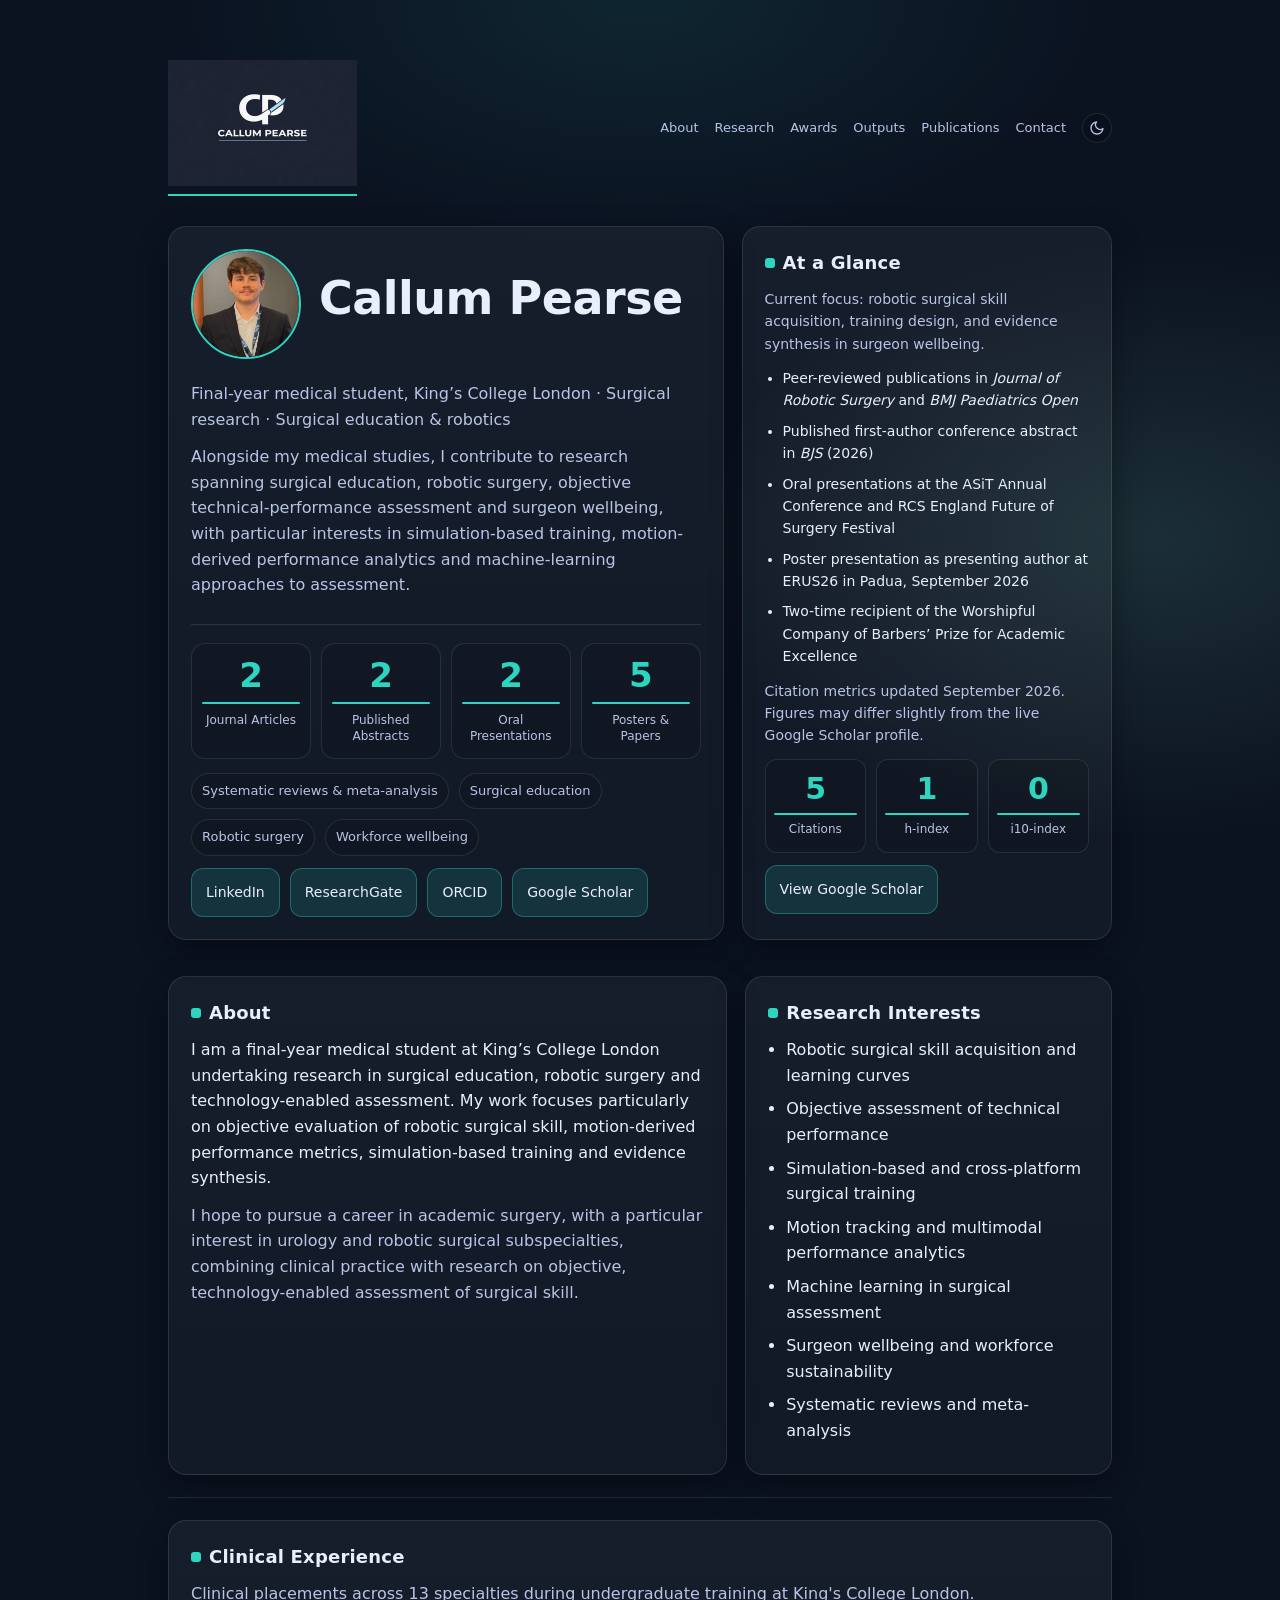
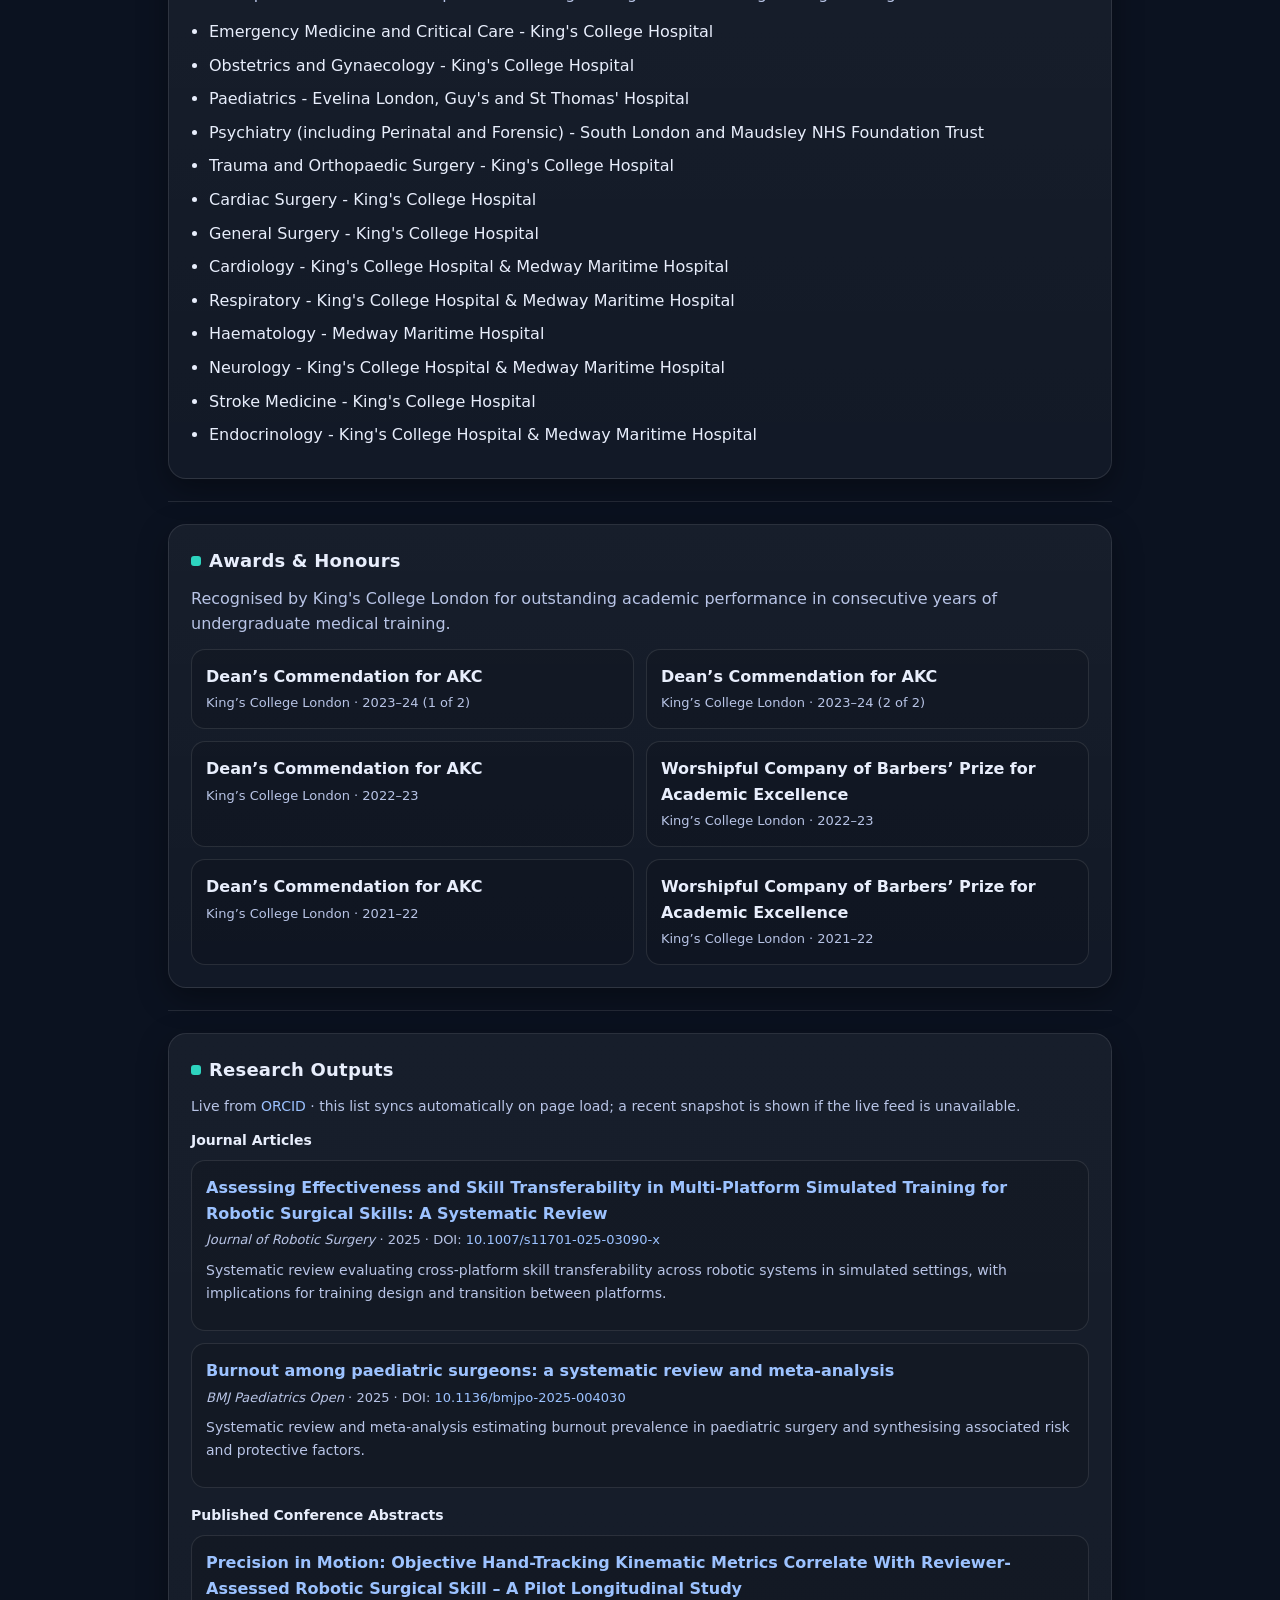
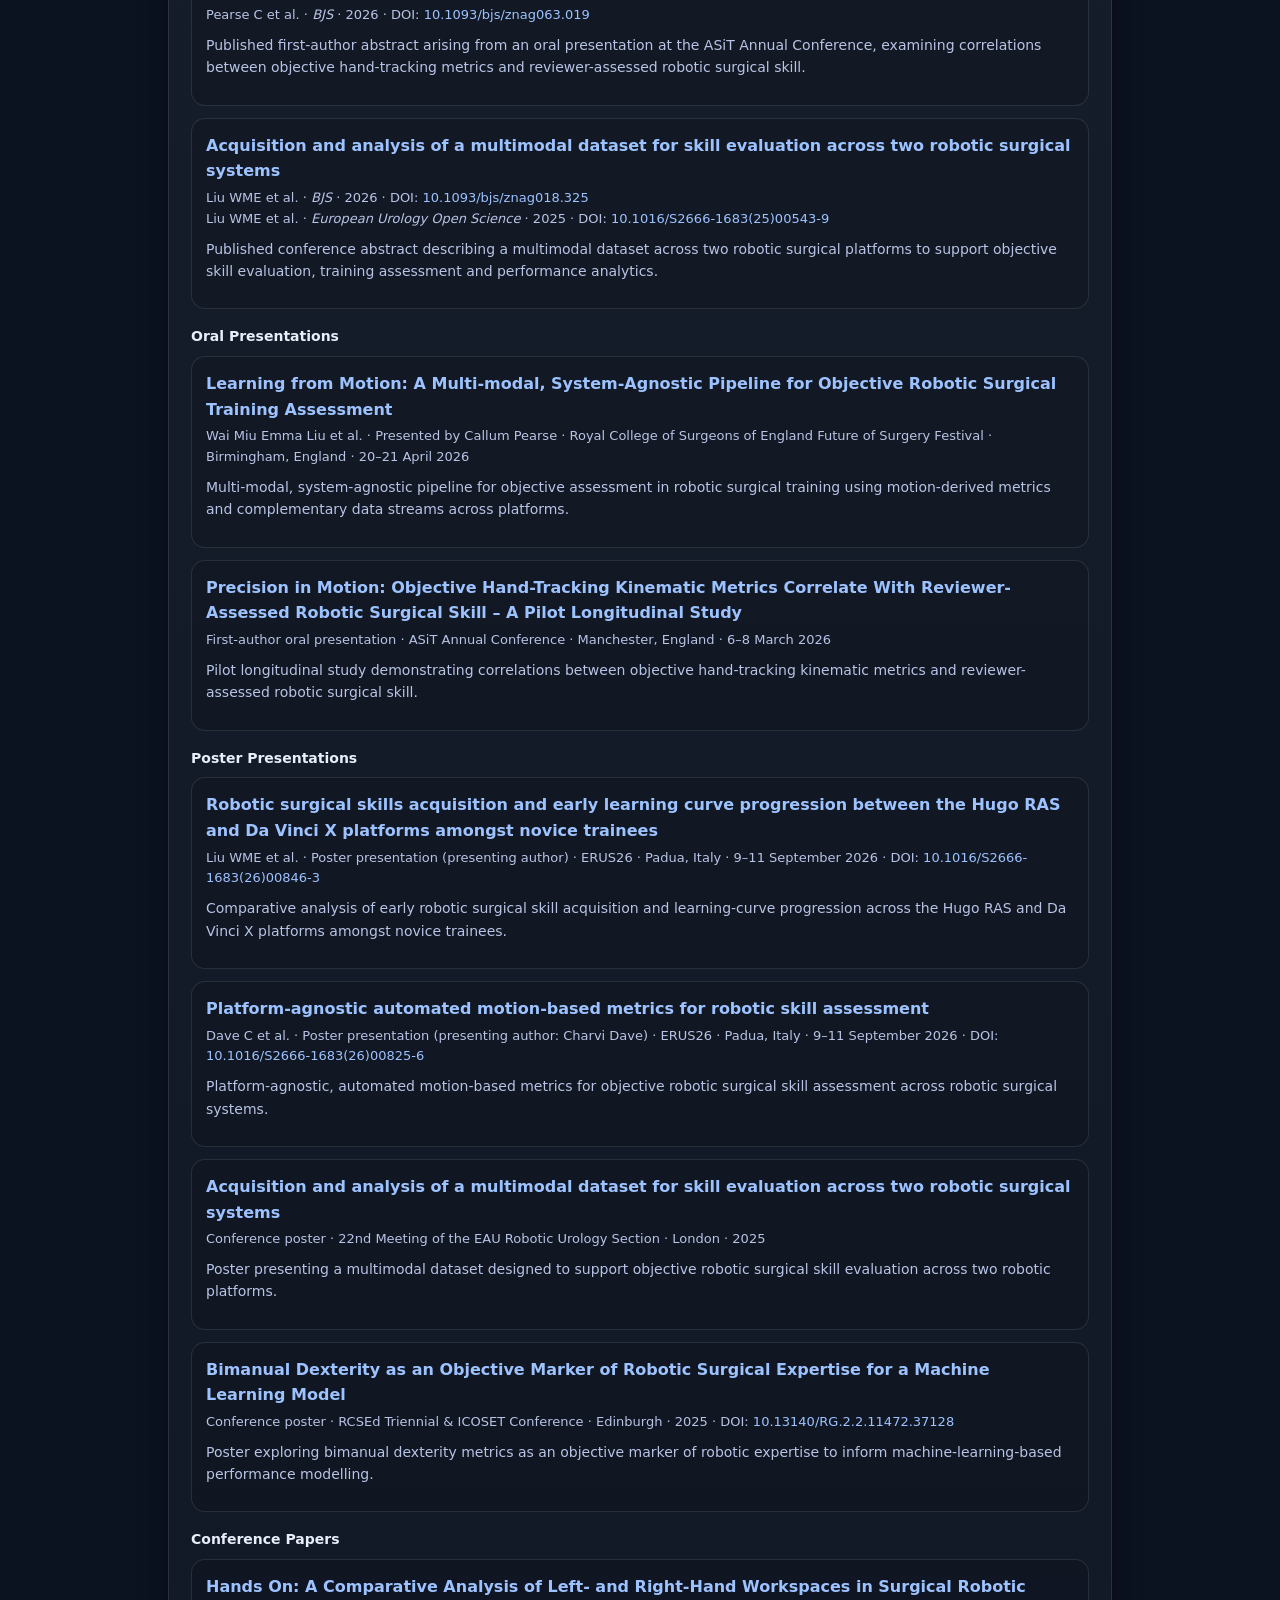
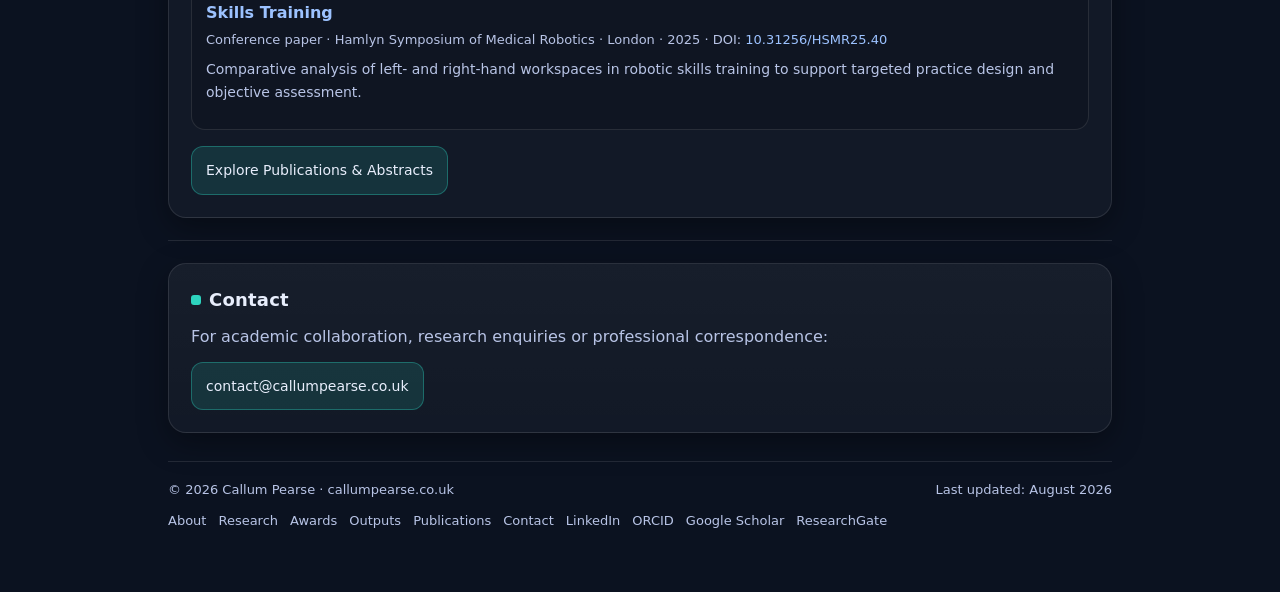
==== index.html @ 85adf1a6 "Strip glassmorphism, cursor glow, scroll-reveal, and bg pattern effects The site was reading as temp" ====
<!DOCTYPE html>
<html lang="en">
<head>
  <meta charset="UTF-8" />
  <meta name="viewport" content="width=device-width, initial-scale=1.0" />

  <title>Callum Pearse | Final-Year Medical Student | King’s College London | Robotic Surgery Research</title>

  <!-- Edit this whenever page content is updated -->
  <script>
    const lastUpdated = "August 2026";
  </script>

  <!-- Shared theme: applies a saved theme choice before first paint, wires up the toggle -->
  <script src="/assets/theme.js"></script>
  <link rel="stylesheet" href="/assets/theme.css">

  <meta
    name="description"
    content="Callum Pearse is a final-year medical student at King’s College London undertaking research in robotic surgery, surgical education, simulation-based training, objective performance assessment, and surgeon wellbeing."
  />

  <meta name="author" content="Callum Pearse">
  <meta name="theme-color" content="#0b1220">
  <meta name="color-scheme" content="light dark">

  <!-- Canonical -->
  <link rel="canonical" href="https://callumpearse.co.uk/" />

  <!-- Open Graph -->
  <meta property="og:type" content="profile">
  <meta property="og:title" content="Callum Pearse | Final-Year Medical Student &amp; Robotic Surgery Research">
  <meta property="og:description" content="Research in robotic surgery, surgical education, simulation-based training, objective performance assessment, and surgeon wellbeing.">
  <meta property="og:url" content="https://callumpearse.co.uk/">
  <meta property="og:image" content="https://callumpearse.co.uk/assets/og-card.png">
  <meta property="og:image:width" content="1200">
  <meta property="og:image:height" content="630">
  <meta property="og:image:alt" content="Callum Pearse, final-year medical student and surgical researcher">
  <meta property="og:site_name" content="Callum Pearse">
  <meta property="og:locale" content="en_GB">
  <meta property="profile:first_name" content="Callum">
  <meta property="profile:last_name" content="Pearse">

  <!-- Twitter / X -->
  <meta name="twitter:card" content="summary_large_image">
  <meta name="twitter:title" content="Callum Pearse | Final-Year Medical Student &amp; Robotic Surgery Research">
  <meta name="twitter:description" content="Research in robotic surgery, surgical education, simulation-based training, objective performance assessment, and surgeon wellbeing.">
  <meta name="twitter:image" content="https://callumpearse.co.uk/assets/og-card.png">
  <meta name="twitter:image:alt" content="Callum Pearse, final-year medical student and surgical researcher">

  <!-- Icons -->
  <link rel="icon" href="/assets/favicon.ico" sizes="any">
  <link rel="icon" type="image/png" sizes="32x32" href="/assets/favicon-32.png">
  <link rel="icon" type="image/png" sizes="16x16" href="/assets/favicon-16.png">
  <link rel="apple-touch-icon" href="/assets/favicon-32.png">
  <link rel="mask-icon" href="/assets/safari-pinned-tab.svg" color="#0b1220">

  <style>
    :root{
      --radius:18px;
      --max:980px;
    }

    *{box-sizing:border-box}

    html{
      scroll-behavior:smooth;
    }

    a:focus-visible,
    summary:focus-visible{
      outline:2px solid var(--link);
      outline-offset:4px;
      border-radius:4px;
    }

    .wrap{
      max-width:var(--max);
      margin:0 auto;
      padding:32px 18px 60px;
    }

    header{
      padding:28px 0 18px;
    }

    .nav{
      display:flex;
      justify-content:space-between;
      align-items:center;
      gap:20px;
      margin-bottom:30px;
    }

    .nav-left img{
      height:126px;
      width:auto;
      max-width:960px;
      object-fit:contain;
      display:block;
    }

    .nav-right{
      display:flex;
      align-items:center;
      gap:16px;
      flex-wrap:wrap;
      font-size:13px;
    }

    .nav a{
      color:var(--muted);
    }

    .nav a:hover{
      color:var(--text);
      text-decoration:none;
    }

    @media (max-width:1000px){
      .nav-left img{
        height:108px;
        max-width:820px;
      }
    }

    @media (max-width:650px){
      .nav{
        flex-direction:column;
        align-items:flex-start;
        gap:14px;
      }

      .nav-left img{
        height:96px;
        max-width:100%;
      }

      .nav-right{
        gap:12px;
      }
    }

    .hero{
      display:grid;
      grid-template-columns:1.2fr .8fr;
      gap:18px;
      align-items:stretch;
    }

    @media (max-width:860px){
      .hero{
        grid-template-columns:1fr;
      }
    }

    /* Award entries flow 2-up left-to-right instead of stacking, since the
       card is full-width (own row via grid-column:1/-1) with plenty of
       room. Scoped to #awards specifically — .list is shared site-wide
       (Outputs items, publications.html) and stays a single-column stack
       everywhere else. An odd final entry just occupies the first column
       of its row on its own, which needs no extra CSS. */
    #awards .list{
      display:grid;
      grid-template-columns:repeat(2, 1fr);
      gap:12px;
    }

    @media (max-width:768px){
      #awards .list{
        grid-template-columns:1fr;
      }
    }

    h1{
      margin:0 0 12px;
      font-size:46px;
      font-weight:800;
      letter-spacing:-0.5px;
      line-height:1.1;
    }

    /* Below ~400px the avatar+name flex row doesn't leave enough space for
       46px text next to a 110px avatar. Shrink both the avatar and the
       headline so they fit without needing to restructure the layout. */
    @media (max-width:400px){
      .profile img{
        width:80px;
        height:80px;
      }

      .profile{
        gap:14px;
      }

      h1{
        font-size:30px;
      }
    }

    h3{
      line-height:1.35;
    }

    p{
      margin:0 0 12px;
    }

    .muted{
      color:var(--muted);
    }

    .small{
      font-size:14px;
    }

    .profile{
      display:flex;
      gap:18px;
      align-items:center;
      margin-bottom:22px;
    }

    .profile img{
      width:110px;
      height:110px;
      border-radius:50%;
      object-fit:cover;
      border:2px solid var(--accent);
      background:var(--avatar-bg);
      flex:0 0 auto;
    }

    .subtitle{
      margin:0 0 12px;
      color:var(--muted);
      font-size:16px;
    }

    .stats{
      display:grid;
      grid-template-columns:repeat(4,1fr);
      gap:10px;
      margin-top:26px;
      padding-top:18px;
      border-top:1px solid var(--border);
    }

    .stat{
      min-width:0;
      padding:13px 10px;
      border:1px solid var(--border);
      border-radius:14px;
      background:var(--inset-bg);
      text-align:center;
    }

    .stat-number{
      display:block;
      color:var(--accent);
      font-size:34px;
      font-weight:800;
      line-height:1.1;
      letter-spacing:-0.5px;
    }

    .stat-label{
      display:block;
      margin-top:8px;
      color:var(--muted);
      font-size:12px;
      line-height:1.35;
    }

    .count-bar{
      display:block;
      width:100%;
      height:2px;
      margin-top:8px;
      border-radius:2px;
      background:var(--accent);
    }

    @keyframes stat-pulse{
      0%{
        text-shadow:0 0 0 rgba(var(--accent-rgb),0);
      }
      35%{
        text-shadow:0 0 14px rgba(var(--accent-rgb),.85);
      }
      100%{
        text-shadow:0 0 0 rgba(var(--accent-rgb),0);
      }
    }

    @media (prefers-reduced-motion: no-preference){
      .stat-number.count-pulse,
      .scholar-metric strong.count-pulse{
        animation:stat-pulse 450ms ease-out;
      }
    }

    @media (max-width:650px){
      .stats{
        grid-template-columns:1fr 1fr;
      }
    }

    .badges{
      display:flex;
      flex-wrap:wrap;
      gap:10px;
      margin-top:14px;
    }

    .badge{
      font-size:13px;
      padding:7px 10px;
      border:1px solid var(--border);
      border-radius:999px;
      color:var(--muted);
      background:var(--inset-bg);
    }

    .grid{
      display:grid;
      grid-template-columns:repeat(5,1fr);
      gap:18px;
      margin-top:18px;
    }

    #about{
      grid-column:span 3;
    }

    #research{
      grid-column:span 2;
    }

    @media (max-width:860px){
      .grid{
        grid-template-columns:1fr;
      }

      #about,
      #research{
        grid-column:auto;
      }
    }

    ul{
      margin:10px 0 0;
      padding-left:18px;
    }

    li{
      margin:8px 0;
    }

    .list{
      display:flex;
      flex-direction:column;
      gap:12px;
      margin-top:10px;
    }

    .item strong{
      display:block;
      margin-bottom:4px;
    }

    .meta{
      font-size:13px;
      color:var(--muted);
    }

    .summary{
      margin-top:8px;
      color:var(--muted);
      font-size:14px;
    }

    .scholar-metrics{
      display:grid;
      grid-template-columns:repeat(3,1fr);
      gap:10px;
      margin-top:12px;
    }

    .scholar-metric{
      padding:12px 8px;
      border:1px solid var(--border);
      border-radius:12px;
      background:var(--inset-bg);
      text-align:center;
    }

    .scholar-metric strong{
      display:block;
      color:var(--accent);
      font-size:30px;
      font-weight:800;
      line-height:1.1;
      letter-spacing:-0.5px;
    }

    .scholar-metric span{
      color:var(--muted);
      font-size:12px;
    }

    .btnrow{
      display:flex;
      flex-wrap:wrap;
      gap:10px;
      margin-top:12px;
    }

    footer{
      margin-top:28px;
      padding-top:18px;
      border-top:1px solid var(--border);
      color:var(--muted);
      font-size:13px;
    }

    .footer-meta{
      display:flex;
      justify-content:space-between;
      align-items:center;
      gap:12px;
      flex-wrap:wrap;
    }

    .footerlinks{
      display:flex;
      flex-wrap:wrap;
      gap:12px;
      margin-top:10px;
      font-size:13px;
    }

    .footerlinks a{
      color:var(--muted);
    }

    .footerlinks a:hover{
      color:var(--text);
      text-decoration:none;
    }

    @media (prefers-reduced-motion:reduce){
      html{
        scroll-behavior:auto;
      }
    }
  </style>

  <!-- Structured data: WebSite -->
  <script type="application/ld+json">
  {
    "@context":"https://schema.org",
    "@type":"WebSite",
    "@id":"https://callumpearse.co.uk/#website",
    "url":"https://callumpearse.co.uk/",
    "name":"Callum Pearse",
    "alternateName":"Callum Pearse Academic Website",
    "publisher":{
      "@id":"https://callumpearse.co.uk/#callum-pearse"
    }
  }
  </script>

  <!-- Structured data: ProfilePage -->
  <script type="application/ld+json">
  {
    "@context":"https://schema.org",
    "@type":"ProfilePage",
    "@id":"https://callumpearse.co.uk/#profile-page",
    "url":"https://callumpearse.co.uk/",
    "name":"Callum Pearse | Final-Year Medical Student and Robotic Surgery Researcher",
    "description":"Academic profile of Callum Pearse, a final-year medical student at King’s College London undertaking research in robotic surgery, surgical education, simulation-based training and objective performance assessment.",
    "dateModified":"2026-08-01",
    "isPartOf":{
      "@id":"https://callumpearse.co.uk/#website"
    },
    "mainEntity":{
      "@id":"https://callumpearse.co.uk/#callum-pearse"
    }
  }
  </script>

  <!-- Structured data: Person -->
  <script type="application/ld+json">
  {
    "@context":"https://schema.org",
    "@type":"Person",
    "@id":"https://callumpearse.co.uk/#callum-pearse",
    "name":"Callum Pearse",
    "givenName":"Callum",
    "familyName":"Pearse",
    "url":"https://callumpearse.co.uk/",
    "image":"https://callumpearse.co.uk/assets/headshot.jpg",
    "email":"mailto:contact@callumpearse.co.uk",
    "jobTitle":"Final-Year Medical Student",
    "affiliation":{
      "@type":"CollegeOrUniversity",
      "name":"King’s College London",
      "url":"https://www.kcl.ac.uk/"
    },
    "award":[
      "Worshipful Company of Barbers’ Prize for Academic Excellence, 2021–22",
      "Worshipful Company of Barbers’ Prize for Academic Excellence, 2022–23"
    ],
    "knowsAbout":[
      "Surgical education",
      "Robotic surgery",
      "Robotic surgical training",
      "Simulation-based training",
      "Technical skill acquisition",
      "Objective performance assessment",
      "Motion-derived performance analytics",
      "Machine learning in surgical assessment",
      "Surgeon wellbeing",
      "Workforce sustainability",
      "Systematic reviews",
      "Meta-analysis"
    ],
    "sameAs":[
      "https://www.linkedin.com/in/callum-pearse-/",
      "https://www.researchgate.net/profile/Callum-Pearse-3",
      "https://orcid.org/0009-0000-7396-7595",
      "https://scholar.google.com/citations?user=3UxZCKIAAAAJ&hl=en"
    ]
  }
  </script>

  <!-- Structured data: Journal of Robotic Surgery article -->
  <script type="application/ld+json">
  {
    "@context":"https://schema.org",
    "@type":"ScholarlyArticle",
    "@id":"https://doi.org/10.1007/s11701-025-03090-x",
    "name":"Assessing Effectiveness and Skill Transferability in Multi-Platform Simulated Training for Robotic Surgical Skills: A Systematic Review",
    "headline":"Assessing Effectiveness and Skill Transferability in Multi-Platform Simulated Training for Robotic Surgical Skills: A Systematic Review",
    "url":"https://doi.org/10.1007/s11701-025-03090-x",
    "identifier":"https://doi.org/10.1007/s11701-025-03090-x",
    "datePublished":"2025",
    "isPartOf":{
      "@type":"Periodical",
      "name":"Journal of Robotic Surgery"
    },
    "author":[
      {
        "@type":"Person",
        "@id":"https://callumpearse.co.uk/#callum-pearse",
        "name":"Callum Pearse"
      }
    ]
  }
  </script>

  <!-- Structured data: BMJ Paediatrics Open article -->
  <script type="application/ld+json">
  {
    "@context":"https://schema.org",
    "@type":"ScholarlyArticle",
    "@id":"https://doi.org/10.1136/bmjpo-2025-004030",
    "name":"Burnout among paediatric surgeons: a systematic review and meta-analysis",
    "headline":"Burnout among paediatric surgeons: a systematic review and meta-analysis",
    "url":"https://doi.org/10.1136/bmjpo-2025-004030",
    "identifier":"https://doi.org/10.1136/bmjpo-2025-004030",
    "datePublished":"2025",
    "isPartOf":{
      "@type":"Periodical",
      "name":"BMJ Paediatrics Open"
    },
    "author":[
      {
        "@type":"Person",
        "@id":"https://callumpearse.co.uk/#callum-pearse",
        "name":"Callum Pearse"
      }
    ]
  }
  </script>

  <!-- Structured data: published ASiT abstract -->
  <script type="application/ld+json">
  {
    "@context":"https://schema.org",
    "@type":"ScholarlyArticle",
    "@id":"https://doi.org/10.1093/bjs/znag063.019",
    "name":"Precision in Motion: Objective Hand-Tracking Kinematic Metrics Correlate With Reviewer-Assessed Robotic Surgical Skill – A Pilot Longitudinal Study",
    "headline":"Precision in Motion: Objective Hand-Tracking Kinematic Metrics Correlate With Reviewer-Assessed Robotic Surgical Skill – A Pilot Longitudinal Study",
    "url":"https://doi.org/10.1093/bjs/znag063.019",
    "identifier":"https://doi.org/10.1093/bjs/znag063.019",
    "datePublished":"2026",
    "author":[
      {
        "@type":"Person",
        "@id":"https://callumpearse.co.uk/#callum-pearse",
        "name":"Callum Pearse"
      },
      {"@type":"Person","name":"Charvi Dave"},
      {"@type":"Person","name":"Wai Miu Emma Liu"},
      {"@type":"Person","name":"Iman Khan"},
      {"@type":"Person","name":"R Khanna"},
      {"@type":"Person","name":"Julien Quarez"},
      {"@type":"Person","name":"Yang Li"},
      {"@type":"Person","name":"Ben Challacombe"},
      {"@type":"Person","name":"Prokar Dasgupta"},
      {"@type":"Person","name":"Alejandro Granados"},
      {"@type":"Person","name":"Nicholas Raison"}
    ],
    "isPartOf":{
      "@type":"Periodical",
      "name":"BJS"
    }
  }
  </script>

  <!-- Structured data: multimodal dataset abstract in BJS -->
  <script type="application/ld+json">
  {
    "@context":"https://schema.org",
    "@type":"ScholarlyArticle",
    "@id":"https://doi.org/10.1093/bjs/znag018.325",
    "name":"Acquisition and analysis of a multimodal dataset for skill evaluation across two robotic surgical systems",
    "headline":"Acquisition and analysis of a multimodal dataset for skill evaluation across two robotic surgical systems",
    "url":"https://doi.org/10.1093/bjs/znag018.325",
    "identifier":"https://doi.org/10.1093/bjs/znag018.325",
    "datePublished":"2026",
    "author":[
      {"@type":"Person","name":"Wai Miu Emma Liu"},
      {"@type":"Person","name":"Charvi Dave"},
      {
        "@type":"Person",
        "@id":"https://callumpearse.co.uk/#callum-pearse",
        "name":"Callum Pearse"
      },
      {"@type":"Person","name":"Julien Quarez"},
      {"@type":"Person","name":"Alejandro Granados"},
      {"@type":"Person","name":"Ben Challacombe"},
      {"@type":"Person","name":"Prokar Dasgupta"},
      {"@type":"Person","name":"Nicholas Raison"}
    ],
    "isPartOf":{
      "@type":"Periodical",
      "name":"BJS"
    }
  }
  </script>

  <!-- Structured data: multimodal dataset abstract in European Urology Open Science -->
  <script type="application/ld+json">
  {
    "@context":"https://schema.org",
    "@type":"ScholarlyArticle",
    "@id":"https://doi.org/10.1016/S2666-1683(25)00543-9",
    "name":"Acquisition and analysis of a multimodal dataset for skill evaluation across two robotic surgical systems",
    "headline":"Acquisition and analysis of a multimodal dataset for skill evaluation across two robotic surgical systems",
    "url":"https://doi.org/10.1016/S2666-1683(25)00543-9",
    "identifier":"https://doi.org/10.1016/S2666-1683(25)00543-9",
    "datePublished":"2025",
    "author":[
      {"@type":"Person","name":"Wai Miu Emma Liu"},
      {"@type":"Person","name":"Charvi Dave"},
      {
        "@type":"Person",
        "@id":"https://callumpearse.co.uk/#callum-pearse",
        "name":"Callum Pearse"
      },
      {"@type":"Person","name":"Yang Li"},
      {"@type":"Person","name":"Julien Quarez"},
      {"@type":"Person","name":"Alejandro Granados Martinez"},
      {"@type":"Person","name":"Ben Challacombe"},
      {"@type":"Person","name":"Prokar Dasgupta"},
      {"@type":"Person","name":"Nicholas Raison"}
    ],
    "isPartOf":{
      "@type":"Periodical",
      "name":"European Urology Open Science"
    }
  }
  </script>
</head>

<body>
<div class="wrap">

<header>
  <nav class="nav" aria-label="Primary navigation">
    <div class="nav-left">
      <a href="/" aria-label="Callum Pearse homepage">
        <img src="/assets/logo.png" alt="" width="378" height="252" fetchpriority="high">
      </a>
    </div>

    <div class="nav-right">
      <a href="#about">About</a>
      <a href="#research">Research</a>
      <a href="#awards">Awards</a>
      <a href="#outputs">Outputs</a>
      <a href="/publications.html">Publications</a>
      <a href="#contact">Contact</a>
      <button
        type="button"
        id="theme-toggle"
        class="theme-toggle"
        aria-label="Switch to light theme"
        aria-pressed="false"
      >
        <svg class="icon-moon" viewBox="0 0 24 24" fill="none" stroke="currentColor" stroke-width="2" stroke-linecap="round" stroke-linejoin="round" aria-hidden="true">
          <path d="M21 12.79A9 9 0 1 1 11.21 3 7 7 0 0 0 21 12.79z"></path>
        </svg>
        <svg class="icon-sun" viewBox="0 0 24 24" fill="none" stroke="currentColor" stroke-width="2" stroke-linecap="round" stroke-linejoin="round" aria-hidden="true">
          <circle cx="12" cy="12" r="4"></circle>
          <path d="M12 2v2M12 20v2M4.93 4.93l1.41 1.41M17.66 17.66l1.41 1.41M2 12h2M20 12h2M4.93 19.07l1.41-1.41M17.66 6.34l1.41-1.41"></path>
        </svg>
      </button>
    </div>
  </nav>

  <div class="hero">
    <section class="card">
      <div class="profile">
        <img
          src="/assets/headshot.jpg"
          alt="Headshot of Callum Pearse"
          width="110"
          height="110"
          fetchpriority="high"
        >
        <h1>Callum Pearse</h1>
      </div>

      <p class="subtitle">
        Final-year medical student, King’s College London · Surgical research · Surgical education &amp; robotics
      </p>

      <p class="muted">
        Alongside my medical studies, I contribute to research spanning surgical education, robotic surgery,
        objective technical-performance assessment and surgeon wellbeing, with particular interests in
        simulation-based training, motion-derived performance analytics and machine-learning approaches
        to assessment.
      </p>

      <div class="stats" aria-label="Research output summary">
        <div class="stat">
          <span class="stat-number">2</span>
          <span class="count-bar" aria-hidden="true"></span>
          <span class="stat-label">Journal Articles</span>
        </div>

        <div class="stat">
          <span class="stat-number">2</span>
          <span class="count-bar" aria-hidden="true"></span>
          <span class="stat-label">Published Abstracts</span>
        </div>

        <div class="stat">
          <span class="stat-number">2</span>
          <span class="count-bar" aria-hidden="true"></span>
          <span class="stat-label">Oral Presentations</span>
        </div>

        <div class="stat">
          <span class="stat-number">5</span>
          <span class="count-bar" aria-hidden="true"></span>
          <span class="stat-label">Posters &amp; Papers</span>
        </div>
      </div>

      <div class="badges">
        <span class="badge">Systematic reviews &amp; meta-analysis</span>
        <span class="badge">Surgical education</span>
        <span class="badge">Robotic surgery</span>
        <span class="badge">Workforce wellbeing</span>
      </div>

      <div class="btnrow">
        <a class="btn" rel="me" href="https://www.linkedin.com/in/callum-pearse-/">LinkedIn</a>
        <a class="btn" rel="me" href="https://www.researchgate.net/profile/Callum-Pearse-3">ResearchGate</a>
        <a class="btn" rel="me" href="https://orcid.org/0009-0000-7396-7595">ORCID</a>
        <a class="btn" rel="me" href="https://scholar.google.com/citations?user=3UxZCKIAAAAJ&amp;hl=en">Google Scholar</a>
      </div>
    </section>

    <aside class="card">
      <h2>At a Glance</h2>

      <p class="small muted">
        Current focus: robotic surgical skill acquisition, training design, and evidence synthesis in surgeon wellbeing.
      </p>

      <ul class="small">
        <li>Peer-reviewed publications in <em>Journal of Robotic Surgery</em> and <em>BMJ Paediatrics Open</em></li>
        <li>Published first-author conference abstract in <em>BJS</em> (2026)</li>
        <li>Oral presentations at the ASiT Annual Conference and RCS England Future of Surgery Festival</li>
        <li>Poster presentation as presenting author at ERUS26 in Padua, September 2026</li>
        <li>Two-time recipient of the Worshipful Company of Barbers’ Prize for Academic Excellence</li>
      </ul>

      <p class="small muted" style="margin-top:12px;">
        Citation metrics updated September 2026. Figures may differ slightly from the live Google Scholar profile.
      </p>

      <div class="scholar-metrics" aria-label="Google Scholar citation metrics">
        <div class="scholar-metric">
          <strong>5</strong>
          <span class="count-bar" aria-hidden="true"></span>
          <span>Citations</span>
        </div>

        <div class="scholar-metric">
          <strong>1</strong>
          <span class="count-bar" aria-hidden="true"></span>
          <span>h-index</span>
        </div>

        <div class="scholar-metric">
          <strong>0</strong>
          <span class="count-bar" aria-hidden="true"></span>
          <span>i10-index</span>
        </div>
      </div>

      <div class="btnrow">
        <a
          class="btn"
          rel="me"
          href="https://scholar.google.com/citations?user=3UxZCKIAAAAJ&amp;hl=en"
        >
          View Google Scholar
        </a>
      </div>
    </aside>
  </div>
</header>

<main class="grid">
  <section id="about" class="card">
    <h2>About</h2>

    <p>
      I am a final-year medical student at King’s College London undertaking research in surgical education,
      robotic surgery and technology-enabled assessment. My work focuses particularly on objective evaluation
      of robotic surgical skill, motion-derived performance metrics, simulation-based training and evidence synthesis.
    </p>

    <p class="muted">
      I hope to pursue a career in academic surgery, with a particular interest in urology and robotic surgical
      subspecialties, combining clinical practice with research on objective, technology-enabled assessment
      of surgical skill.
    </p>
  </section>

  <section id="research" class="card">
    <h2>Research Interests</h2>

    <ul>
      <li>Robotic surgical skill acquisition and learning curves</li>
      <li>Objective assessment of technical performance</li>
      <li>Simulation-based and cross-platform surgical training</li>
      <li>Motion tracking and multimodal performance analytics</li>
      <li>Machine learning in surgical assessment</li>
      <li>Surgeon wellbeing and workforce sustainability</li>
      <li>Systematic reviews and meta-analysis</li>
    </ul>
  </section>

  <div class="divider" aria-hidden="true"></div>

  <section id="clinical-experience" class="card" style="grid-column:1 / -1;">
    <h2>Clinical Experience</h2>
    <p class="muted">Clinical placements across 13 specialties during undergraduate training at King's College London.</p>

    <ul>
      <li>Emergency Medicine and Critical Care - King's College Hospital</li>
      <li>Obstetrics and Gynaecology - King's College Hospital</li>
      <li>Paediatrics - Evelina London, Guy's and St Thomas' Hospital</li>
      <li>Psychiatry (including Perinatal and Forensic) - South London and Maudsley NHS Foundation Trust</li>
      <li>Trauma and Orthopaedic Surgery - King's College Hospital</li>
      <li>Cardiac Surgery - King's College Hospital</li>
      <li>General Surgery - King's College Hospital</li>
      <li>Cardiology - King's College Hospital & Medway Maritime Hospital</li>
      <li>Respiratory - King's College Hospital & Medway Maritime Hospital</li>
      <li>Haematology - Medway Maritime Hospital</li>
      <li>Neurology - King's College Hospital & Medway Maritime Hospital</li>
      <li>Stroke Medicine - King's College Hospital</li>
      <li>Endocrinology - King's College Hospital & Medway Maritime Hospital</li>
    </ul>
  </section>

  <div class="divider" aria-hidden="true"></div>

  <section id="awards" class="card" style="grid-column:1 / -1;">
    <h2>Awards &amp; Honours</h2>
    <p class="muted">Recognised by King's College London for outstanding academic performance in consecutive years of undergraduate medical training.</p>

    <div class="list">
      <div class="item">
        <strong>Dean’s Commendation for AKC</strong>
        <div class="meta">King’s College London · 2023–24 (1 of 2)</div>
      </div>

      <div class="item">
        <strong>Dean’s Commendation for AKC</strong>
        <div class="meta">King’s College London · 2023–24 (2 of 2)</div>
      </div>

      <div class="item">
        <strong>Dean’s Commendation for AKC</strong>
        <div class="meta">King’s College London · 2022–23</div>
      </div>

      <div class="item">
        <strong>Worshipful Company of Barbers’ Prize for Academic Excellence</strong>
        <div class="meta">King’s College London · 2022–23</div>
      </div>

      <div class="item">
        <strong>Dean’s Commendation for AKC</strong>
        <div class="meta">King’s College London · 2021–22</div>
      </div>

      <div class="item">
        <strong>Worshipful Company of Barbers’ Prize for Academic Excellence</strong>
        <div class="meta">King’s College London · 2021–22</div>
      </div>
    </div>
  </section>

  <div class="divider" aria-hidden="true"></div>

  <section id="outputs" class="card" style="grid-column:1 / -1;">
    <h2>Research Outputs</h2>

    <p class="small muted" style="margin:4px 0 14px;">
      Live from <a href="https://orcid.org/0009-0000-7396-7595" target="_blank" rel="noopener">ORCID</a> ·
      this list syncs automatically on page load; a recent snapshot is shown if the live feed is unavailable.
    </p>

    <div id="outputs-live" hidden></div>

    <div id="outputs-fallback">
    <h3 class="small" style="margin:14px 0 6px;">Journal Articles</h3>

    <div class="list">
      <div class="item">
        <strong>
          <a href="https://doi.org/10.1007/s11701-025-03090-x">
            Assessing Effectiveness and Skill Transferability in Multi-Platform Simulated Training for Robotic Surgical Skills: A Systematic Review
          </a>
        </strong>

        <div class="meta">
          <em>Journal of Robotic Surgery</em> · 2025 ·
          DOI: <a href="https://doi.org/10.1007/s11701-025-03090-x">10.1007/s11701-025-03090-x</a>
        </div>

        <p class="summary">
          Systematic review evaluating cross-platform skill transferability across robotic systems in simulated settings,
          with implications for training design and transition between platforms.
        </p>
      </div>

      <div class="item">
        <strong>
          <a href="https://doi.org/10.1136/bmjpo-2025-004030">
            Burnout among paediatric surgeons: a systematic review and meta-analysis
          </a>
        </strong>

        <div class="meta">
          <em>BMJ Paediatrics Open</em> · 2025 ·
          DOI: <a href="https://doi.org/10.1136/bmjpo-2025-004030">10.1136/bmjpo-2025-004030</a>
        </div>

        <p class="summary">
          Systematic review and meta-analysis estimating burnout prevalence in paediatric surgery and synthesising
          associated risk and protective factors.
        </p>
      </div>
    </div>

    <h3 class="small" style="margin:18px 0 6px;">Published Conference Abstracts</h3>

    <div class="list">
      <div class="item">
        <strong>
          <a href="https://doi.org/10.1093/bjs/znag063.019">
            Precision in Motion: Objective Hand-Tracking Kinematic Metrics Correlate With Reviewer-Assessed Robotic Surgical Skill – A Pilot Longitudinal Study
          </a>
        </strong>

        <div class="meta">
          Pearse C et&nbsp;al. · <em>BJS</em> · 2026 ·
          DOI: <a href="https://doi.org/10.1093/bjs/znag063.019">10.1093/bjs/znag063.019</a>
        </div>

        <p class="summary">
          Published first-author abstract arising from an oral presentation at the ASiT Annual Conference,
          examining correlations between objective hand-tracking metrics and reviewer-assessed robotic surgical skill.
        </p>
      </div>

      <div class="item">
        <strong>
          <a href="https://doi.org/10.1093/bjs/znag018.325">
            Acquisition and analysis of a multimodal dataset for skill evaluation across two robotic surgical systems
          </a>
        </strong>

        <div class="meta">
          Liu WME et&nbsp;al. · <em>BJS</em> · 2026 ·
          DOI: <a href="https://doi.org/10.1093/bjs/znag018.325">10.1093/bjs/znag018.325</a>
          <br>
          Liu WME et&nbsp;al. · <em>European Urology Open Science</em> · 2025 ·
          DOI: <a href="https://doi.org/10.1016/S2666-1683(25)00543-9">10.1016/S2666-1683(25)00543-9</a>
        </div>

        <p class="summary">
          Published conference abstract describing a multimodal dataset across two robotic surgical platforms
          to support objective skill evaluation, training assessment and performance analytics.
        </p>
      </div>
    </div>

    <h3 class="small" style="margin:18px 0 6px;">Oral Presentations</h3>

    <div class="list">
      <div class="item">
        <strong>
          <a href="/publications.html#rcs-learning-from-motion-2026">
            Learning from Motion: A Multi-modal, System-Agnostic Pipeline for Objective Robotic Surgical Training Assessment
          </a>
        </strong>

        <div class="meta">
          Wai Miu Emma Liu et&nbsp;al. · Presented by Callum Pearse ·
          Royal College of Surgeons of England Future of Surgery Festival · Birmingham, England · 20–21 April 2026
        </div>

        <p class="summary">
          Multi-modal, system-agnostic pipeline for objective assessment in robotic surgical training using
          motion-derived metrics and complementary data streams across platforms.
        </p>
      </div>

      <div class="item">
        <strong>
          <a href="/publications.html#asit-precision-in-motion-presentation">
            Precision in Motion: Objective Hand-Tracking Kinematic Metrics Correlate With Reviewer-Assessed Robotic Surgical Skill – A Pilot Longitudinal Study
          </a>
        </strong>

        <div class="meta">
          First-author oral presentation · ASiT Annual Conference · Manchester, England · 6–8 March 2026
        </div>

        <p class="summary">
          Pilot longitudinal study demonstrating correlations between objective hand-tracking kinematic metrics
          and reviewer-assessed robotic surgical skill.
        </p>
      </div>
    </div>

    <h3 class="small" style="margin:18px 0 6px;">Poster Presentations</h3>

    <div class="list">
      <div class="item">
        <strong>
          <a href="https://doi.org/10.1016/S2666-1683(26)00846-3">
            Robotic surgical skills acquisition and early learning curve progression between the Hugo RAS and Da Vinci X platforms amongst novice trainees
          </a>
        </strong>

        <div class="meta">
          Liu WME et&nbsp;al. · Poster presentation (presenting author) ·
          ERUS26 · Padua, Italy · 9–11 September 2026 ·
          DOI: <a href="https://doi.org/10.1016/S2666-1683(26)00846-3">10.1016/S2666-1683(26)00846-3</a>
        </div>

        <p class="summary">
          Comparative analysis of early robotic surgical skill acquisition and learning-curve progression across the
          Hugo RAS and Da Vinci X platforms amongst novice trainees.
        </p>
      </div>

      <div class="item">
        <strong>
          <a href="https://doi.org/10.1016/S2666-1683(26)00825-6">
            Platform-agnostic automated motion-based metrics for robotic skill assessment
          </a>
        </strong>

        <div class="meta">
          Dave C et&nbsp;al. · Poster presentation (presenting author: Charvi Dave) ·
          ERUS26 · Padua, Italy · 9–11 September 2026 ·
          DOI: <a href="https://doi.org/10.1016/S2666-1683(26)00825-6">10.1016/S2666-1683(26)00825-6</a>
        </div>

        <p class="summary">
          Platform-agnostic, automated motion-based metrics for objective robotic surgical skill assessment
          across robotic surgical systems.
        </p>
      </div>

      <div class="item">
        <strong>
          <a href="https://doi.org/10.1016/S2666-1683(25)00543-9">
            Acquisition and analysis of a multimodal dataset for skill evaluation across two robotic surgical systems
          </a>
        </strong>

        <div class="meta">
          Conference poster · 22nd Meeting of the EAU Robotic Urology Section · London · 2025
        </div>

        <p class="summary">
          Poster presenting a multimodal dataset designed to support objective robotic surgical skill evaluation
          across two robotic platforms.
        </p>
      </div>

      <div class="item">
        <strong>
          <a href="https://doi.org/10.13140/RG.2.2.11472.37128">
            Bimanual Dexterity as an Objective Marker of Robotic Surgical Expertise for a Machine Learning Model
          </a>
        </strong>

        <div class="meta">
          Conference poster · RCSEd Triennial &amp; ICOSET Conference · Edinburgh · 2025 ·
          DOI: <a href="https://doi.org/10.13140/RG.2.2.11472.37128">10.13140/RG.2.2.11472.37128</a>
        </div>

        <p class="summary">
          Poster exploring bimanual dexterity metrics as an objective marker of robotic expertise
          to inform machine-learning-based performance modelling.
        </p>
      </div>
    </div>

    <h3 class="small" style="margin:18px 0 6px;">Conference Papers</h3>

    <div class="list">
      <div class="item">
        <strong>
          <a href="https://doi.org/10.31256/HSMR25.40">
            Hands On: A Comparative Analysis of Left- and Right-Hand Workspaces in Surgical Robotic Skills Training
          </a>
        </strong>

        <div class="meta">
          Conference paper · Hamlyn Symposium of Medical Robotics · London · 2025 ·
          DOI: <a href="https://doi.org/10.31256/HSMR25.40">10.31256/HSMR25.40</a>
        </div>

        <p class="summary">
          Comparative analysis of left- and right-hand workspaces in robotic skills training
          to support targeted practice design and objective assessment.
        </p>
      </div>
    </div>

    </div>

    <div class="btnrow" style="margin-top:16px;">
      <a class="btn" href="/publications.html">Explore Publications &amp; Abstracts</a>
    </div>
  </section>

  <div class="divider" aria-hidden="true"></div>

  <section id="contact" class="card" style="grid-column:1 / -1;">
    <h2>Contact</h2>

    <p class="muted">
      For academic collaboration, research enquiries or professional correspondence:
    </p>

    <div class="btnrow">
      <a class="btn" href="mailto:contact@callumpearse.co.uk">contact@callumpearse.co.uk</a>
    </div>
  </section>
</main>

<footer>
  <div class="footer-meta">
    <span>© <span id="y"></span> Callum Pearse · callumpearse.co.uk</span>
    <span>Last updated: <span id="updated"></span></span>
  </div>

  <div class="footerlinks">
    <a href="#about">About</a>
    <a href="#research">Research</a>
    <a href="#awards">Awards</a>
    <a href="#outputs">Outputs</a>
    <a href="/publications.html">Publications</a>
    <a href="#contact">Contact</a>
    <a rel="me" href="https://www.linkedin.com/in/callum-pearse-/">LinkedIn</a>
    <a rel="me" href="https://orcid.org/0009-0000-7396-7595">ORCID</a>
    <a rel="me" href="https://scholar.google.com/citations?user=3UxZCKIAAAAJ&amp;hl=en">Google Scholar</a>
    <a rel="me" href="https://www.researchgate.net/profile/Callum-Pearse-3">ResearchGate</a>
  </div>
</footer>

</div>

<script>
  document.getElementById("y").textContent = new Date().getFullYear();
  document.getElementById("updated").textContent = lastUpdated;
</script>

<script>
  (function initStatCountUp() {
    if (window.matchMedia("(prefers-reduced-motion: reduce)").matches) return;

    // Hero stats and "At a Glance" citation metrics are static, hand-maintained
    // numbers, not ORCID-derived (the live ORCID feed only ever populates
    // #outputs-live separately), so reading textContent here as the count-up
    // target is always the real, complete value, never a partial/loading one.
    var COUNTER_SELECTOR = ".stat-number, .scholar-metric strong";
    var DURATION_MS = 1000;
    var STAGGER_MS = 100;
    var PULSE_CLASS = "count-pulse";

    var counters = Array.prototype.slice.call(document.querySelectorAll(COUNTER_SELECTOR));
    if (counters.length === 0) return;

    counters.forEach(function (el) {
      var target = parseInt(el.textContent, 10);
      if (isNaN(target)) return;
      el.dataset.countTarget = target;
      el.textContent = "0";

      var bar = el.parentElement.querySelector(".count-bar");
      if (bar) bar.style.width = "0%";
    });

    function easeOutCubic(t) {
      return 1 - Math.pow(1 - t, 3);
    }

    function animateCounter(el) {
      var target = parseInt(el.dataset.countTarget, 10);
      if (isNaN(target)) return;
      var bar = el.parentElement.querySelector(".count-bar");
      var start = performance.now();

      function tick(now) {
        var progress = Math.min((now - start) / DURATION_MS, 1);
        var eased = easeOutCubic(progress);
        el.textContent = Math.round(eased * target);
        if (bar) bar.style.width = eased * 100 + "%";

        if (progress < 1) {
          requestAnimationFrame(tick);
        } else {
          el.textContent = target;
          if (bar) bar.style.width = "100%";

          // Brief "arrival" flash once the number lands on its final value.
          el.classList.add(PULSE_CLASS);
          el.addEventListener("animationend", function onPulseEnd() {
            el.classList.remove(PULSE_CLASS);
            el.removeEventListener("animationend", onPulseEnd);
          });
        }
      }

      requestAnimationFrame(tick);
    }

    counters.forEach(function (el, index) {
      setTimeout(function () {
        animateCounter(el);
      }, index * STAGGER_MS);
    });
  })();
</script>

<script>
  (async function loadOrcidWorks() {
    const ORCID_ID = "0009-0000-7396-7595";
    const ORCID_WORKS_URL = `https://pub.orcid.org/v3.0/${ORCID_ID}/works`;

    const liveEl = document.getElementById("outputs-live");
    const fallbackEl = document.getElementById("outputs-fallback");
    if (!liveEl || !fallbackEl) return;

    const escapeHtml = (str) =>
      String(str).replace(/[&<>"']/g, (c) => ({
        "&": "&amp;",
        "<": "&lt;",
        ">": "&gt;",
        '"': "&quot;",
        "'": "&#39;",
      }[c]));

    try {
      const res = await fetch(ORCID_WORKS_URL, {
        headers: { Accept: "application/json" },
      });

      if (!res.ok) {
        throw new Error(`ORCID request failed: ${res.status}`);
      }

      const data = await res.json();
      const groups = Array.isArray(data.group) ? data.group : [];

      // Maps ORCID's controlled work "type" vocabulary onto the same
      // category labels used on publications.html.
      const CATEGORY_ORDER = [
        "Journal Articles",
        "Published Conference Abstracts",
        "Oral Presentations",
        "Poster Presentations",
        "Conference Papers",
        "Other Works",
      ];

      const TYPE_TO_CATEGORY = {
        "journal-article": "Journal Articles",
        "review": "Journal Articles",
        "conference-abstract": "Published Conference Abstracts",
        "lecture-speech": "Oral Presentations",
        "conference-poster": "Poster Presentations",
        "conference-paper": "Conference Papers",
      };

      const works = groups
        .map((g) => (Array.isArray(g["work-summary"]) ? g["work-summary"][0] : null))
        .filter(Boolean)
        .map((w) => {
          const title = w.title && w.title.title && w.title.title.value;
          const year = w["publication-date"] && w["publication-date"].year && w["publication-date"].year.value;
          const journal = w["journal-title"] && w["journal-title"].value;
          const category = TYPE_TO_CATEGORY[w.type] || "Other Works";

          const externalIds = (w["external-ids"] && w["external-ids"]["external-id"]) || [];
          const doiEntry = externalIds.find((id) => id["external-id-type"] === "doi");
          const url = doiEntry
            ? `https://doi.org/${doiEntry["external-id-value"]}`
            : (w.url && w.url.value) || null;

          return { title, year: year ? parseInt(year, 10) : null, journal, url, category };
        })
        .filter((w) => w.title);

      if (works.length === 0) {
        throw new Error("No ORCID works returned");
      }

      const renderItem = (w) => {
        const titleHtml = w.url
          ? `<a href="${escapeHtml(w.url)}" target="_blank" rel="noopener">${escapeHtml(w.title)}</a>`
          : escapeHtml(w.title);

        const metaParts = [];
        if (w.journal) metaParts.push(`<em>${escapeHtml(w.journal)}</em>`);
        metaParts.push(w.year ? String(w.year) : "n.d.");

        return `
          <div class="item">
            <strong>${titleHtml}</strong>
            <div class="meta">${metaParts.join(" · ")}</div>
          </div>
        `;
      };

      let isFirstCategory = true;

      liveEl.innerHTML = CATEGORY_ORDER
        .map((category) => {
          const categoryWorks = works
            .filter((w) => w.category === category)
            .sort((a, b) => (b.year || 0) - (a.year || 0));

          if (categoryWorks.length === 0) return "";

          const headingMargin = isFirstCategory ? "14px 0 6px" : "18px 0 6px";
          isFirstCategory = false;

          return `
            <h3 class="small" style="margin:${headingMargin};">${escapeHtml(category)}</h3>
            <div class="list">
              ${categoryWorks.map(renderItem).join("")}
            </div>
          `;
        })
        .join("");

      liveEl.hidden = false;
      fallbackEl.hidden = true;
    } catch (err) {
      console.error("Falling back to static publications list:", err);
    }
  })();
</script>

</body>
</html>
---- assets/theme.css ----
/* Shared theme tokens, base layout primitives, accent treatment, dividers,
   micro-interactions, and dark/light toggle button. Included by every page
   so appearance and behaviour stay identical site-wide without needing to
   be hand-synced across pages. */

:root{
  --bg:#0b1220;
  --text:#e8eefc;
  --muted:#b8c4e6;
  --link:#9cc2ff;
  --border:rgba(255,255,255,.10);
  --shadow:0 10px 30px rgba(0,0,0,.35);
  --shadow-hover:0 16px 40px rgba(0,0,0,.45);
  --card-bg:linear-gradient(180deg,rgba(255,255,255,.05),rgba(255,255,255,.03));
  --inset-bg:rgba(0,0,0,.12);
  --avatar-bg:rgba(0,0,0,.2);
  --accent:#2dd4bf;
  --accent-rgb:45,212,191;
}

/* Dark is the default for every new visitor; light only applies once explicitly chosen and stored */
:root[data-theme="light"]{
  --bg:#f4f7fc;
  --text:#0f172a;
  --muted:#48536b;
  --link:#1d5fd6;
  --border:rgba(15,23,42,.14);
  --shadow:0 10px 30px rgba(15,23,42,.12);
  --shadow-hover:0 16px 40px rgba(15,23,42,.18);
  --card-bg:linear-gradient(180deg,#ffffff,#f3f6fc);
  --inset-bg:rgba(15,23,42,.05);
  --avatar-bg:rgba(15,23,42,.08);
  --accent:#0f766e;
  --accent-rgb:15,118,110;
}

body{
  margin:0;
  font-family:system-ui,-apple-system,Segoe UI,Roboto,Helvetica,Arial,"Apple Color Emoji","Segoe UI Emoji";
  background:
    radial-gradient(1200px 700px at 20% -10%, rgba(156,194,255,.25), transparent 55%),
    radial-gradient(900px 600px at 90% 10%, rgba(148,255,214,.12), transparent 50%),
    radial-gradient(800px 420px at 50% 0%, rgba(var(--accent-rgb),.10), transparent 60%),
    var(--bg);
  color:var(--text);
  line-height:1.6;
}

a{
  color:var(--link);
  text-decoration:underline;
  text-decoration-color:transparent;
  text-underline-offset:3px;
}

@media (prefers-reduced-motion: no-preference){
  a{
    transition:color 180ms ease-out, text-decoration-color 180ms ease-out;
  }
}

a:hover,
a:active{
  color:var(--accent);
  text-decoration-color:var(--accent);
}

.nav-left{
  border-bottom:2px solid var(--accent);
  padding-bottom:8px;
}

h2{
  display:flex;
  align-items:center;
  gap:8px;
  margin:0 0 10px;
  font-size:18px;
  letter-spacing:0.2px;
}

h2::before{
  content:"";
  flex:0 0 auto;
  width:10px;
  height:10px;
  border-radius:3px;
  background:var(--accent);
}

.card{
  background:var(--card-bg);
  border:1px solid var(--border);
  border-radius:var(--radius);
  box-shadow:var(--shadow);
  padding:22px;
}

.item{
  padding:14px;
  border:1px solid var(--border);
  border-radius:14px;
  background:var(--inset-bg);
}

.btn{
  display:inline-flex;
  align-items:center;
  padding:12px 14px;
  border:1px solid rgba(var(--accent-rgb),.35);
  border-radius:12px;
  background:rgba(var(--accent-rgb),.14);
  color:var(--text);
  font-size:14px;
  text-decoration:none;
}

.btn:hover{
  background:rgba(var(--accent-rgb),.22);
  text-decoration:none;
}

@media (prefers-reduced-motion: no-preference){
  .btn{
    transition:transform 120ms ease-out;
  }

  .btn:active{
    transform:scale(0.97);
  }

  .item{
    transition:transform 180ms ease-out, box-shadow 180ms ease-out;
  }

  .item:hover{
    transform:translateY(-2px);
    box-shadow:var(--shadow-hover);
  }
}

.divider{
  grid-column:1 / -1;
  height:1px;
  margin:4px 0;
  background:var(--border);
}

.theme-toggle{
  display:inline-flex;
  align-items:center;
  justify-content:center;
  width:30px;
  height:30px;
  padding:0;
  border:1px solid var(--border);
  border-radius:999px;
  background:var(--inset-bg);
  color:var(--muted);
  cursor:pointer;
}

.theme-toggle:hover{
  color:var(--text);
}

.theme-toggle:focus-visible{
  outline:2px solid var(--link);
  outline-offset:2px;
}

.theme-toggle svg{
  width:16px;
  height:16px;
  display:block;
}

.theme-toggle .icon-sun{
  display:none;
}

:root[data-theme="light"] .theme-toggle .icon-moon{
  display:none;
}

:root[data-theme="light"] .theme-toggle .icon-sun{
  display:block;
}

@media (prefers-reduced-motion: no-preference){
  .card:hover{
    transition:transform 180ms ease-out, box-shadow 180ms ease-out;
    transform:translateY(-3px);
    box-shadow:var(--shadow-hover);
  }
}
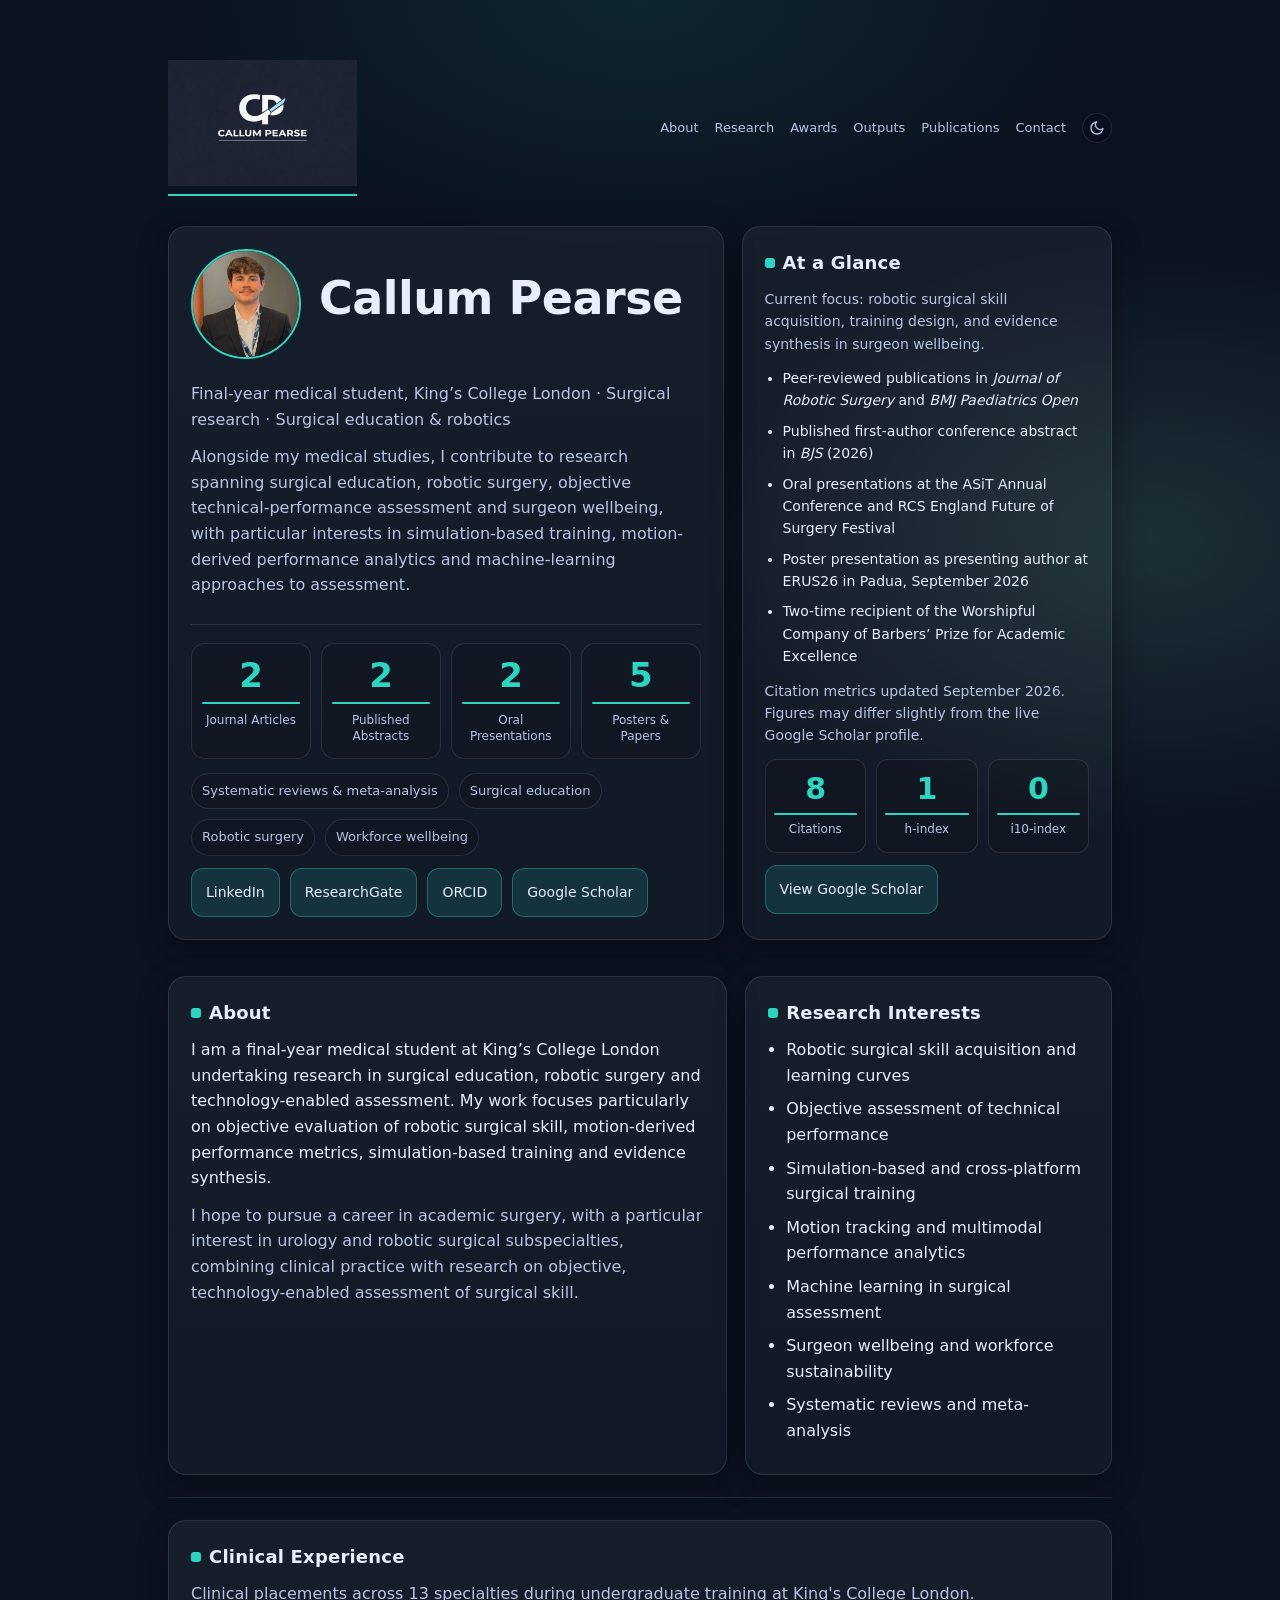
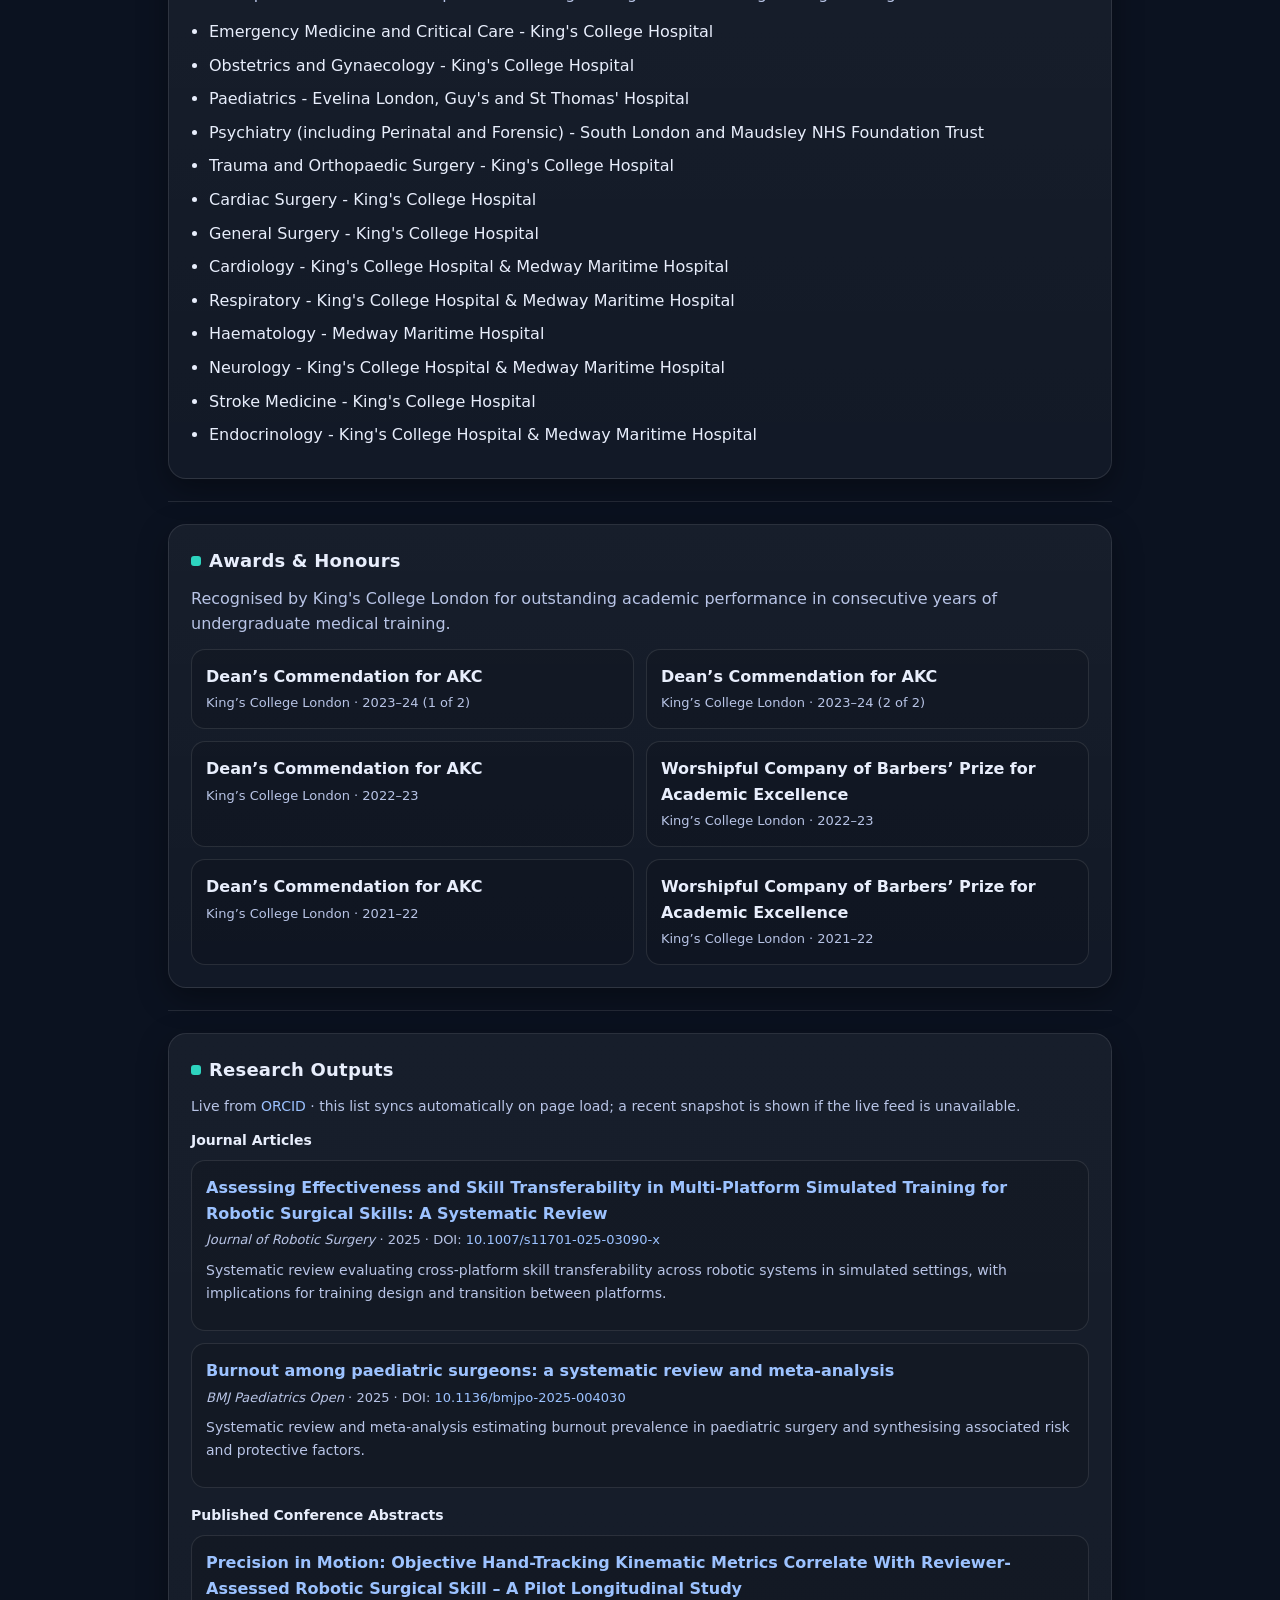
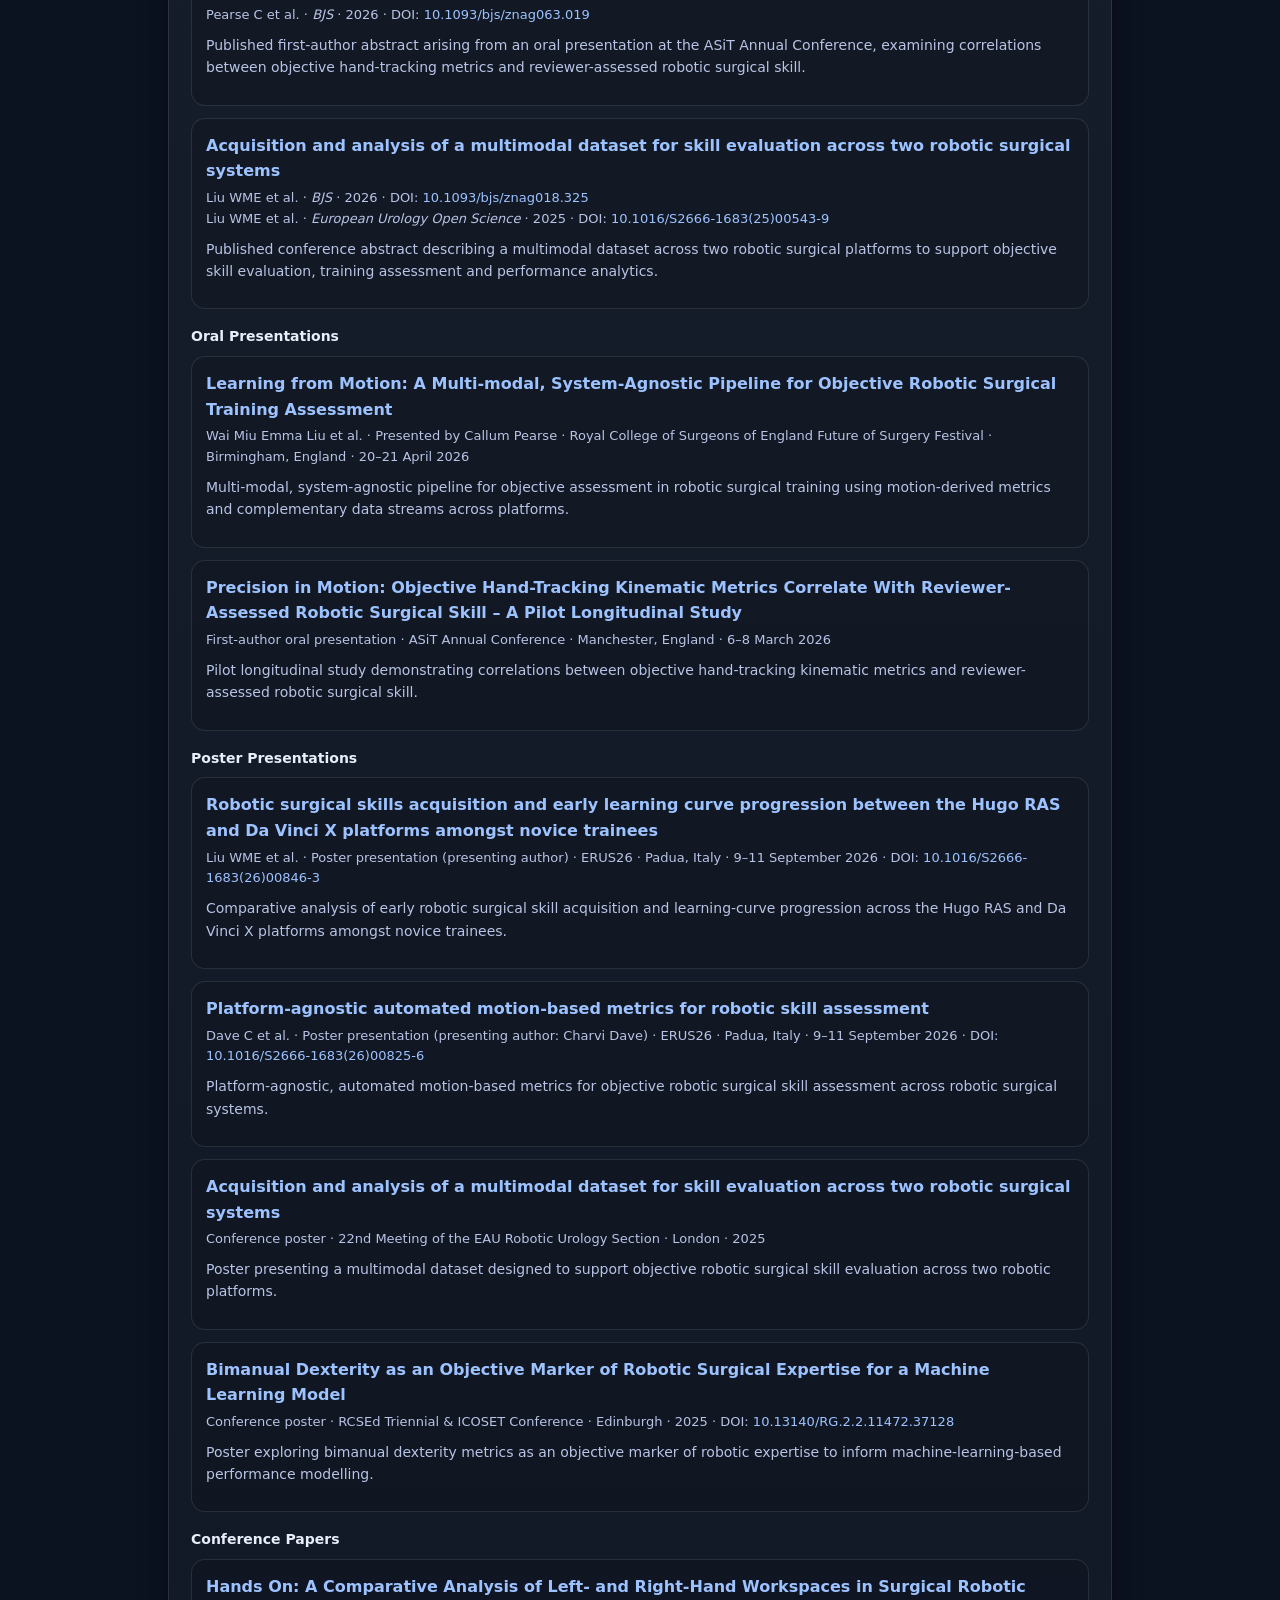
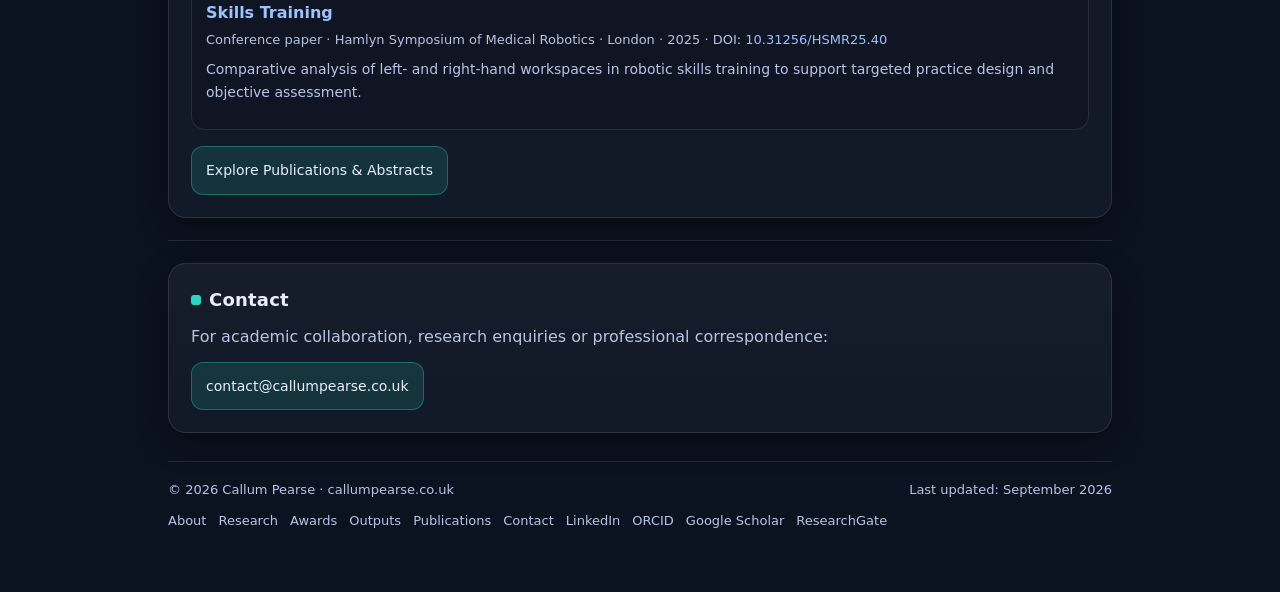
==== commit e4069db0: "Update citation count and harden footer against blank rendering Bumps Google Scholar citations to 8 " ====
--- a/index.html
+++ b/index.html
@@ -8,7 +8,7 @@
 
   <!-- Edit this whenever page content is updated -->
   <script>
-    const lastUpdated = "August 2026";
+    const lastUpdated = "September 2026";
   </script>
 
   <!-- Shared theme: applies a saved theme choice before first paint, wires up the toggle -->
@@ -808,7 +808,7 @@
 
       <div class="scholar-metrics" aria-label="Google Scholar citation metrics">
         <div class="scholar-metric">
-          <strong>5</strong>
+          <strong>8</strong>
           <span class="count-bar" aria-hidden="true"></span>
           <span>Citations</span>
         </div>
@@ -1190,8 +1190,8 @@
 
 <footer>
   <div class="footer-meta">
-    <span>© <span id="y"></span> Callum Pearse · callumpearse.co.uk</span>
-    <span>Last updated: <span id="updated"></span></span>
+    <span>© <span id="y">2026</span> Callum Pearse · callumpearse.co.uk</span>
+    <span>Last updated: <span id="updated">September 2026</span></span>
   </div>
 
   <div class="footerlinks">
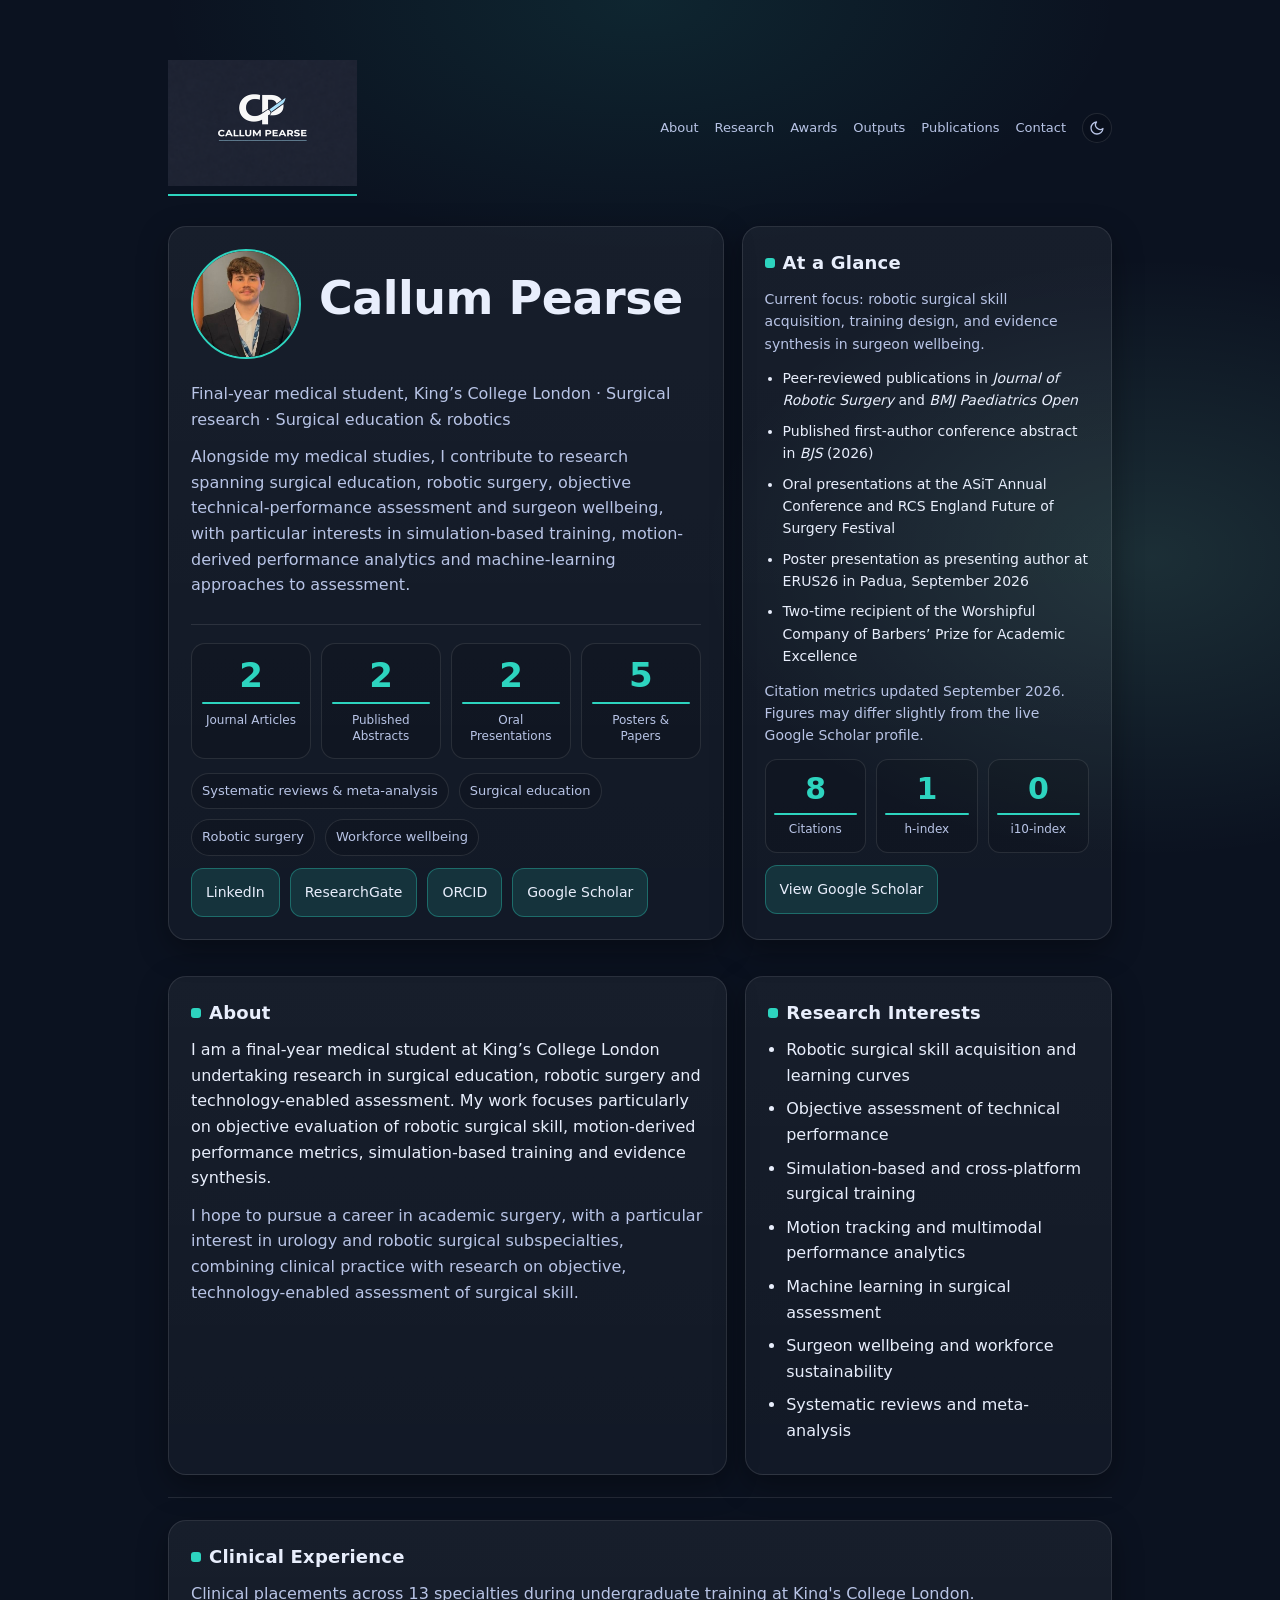
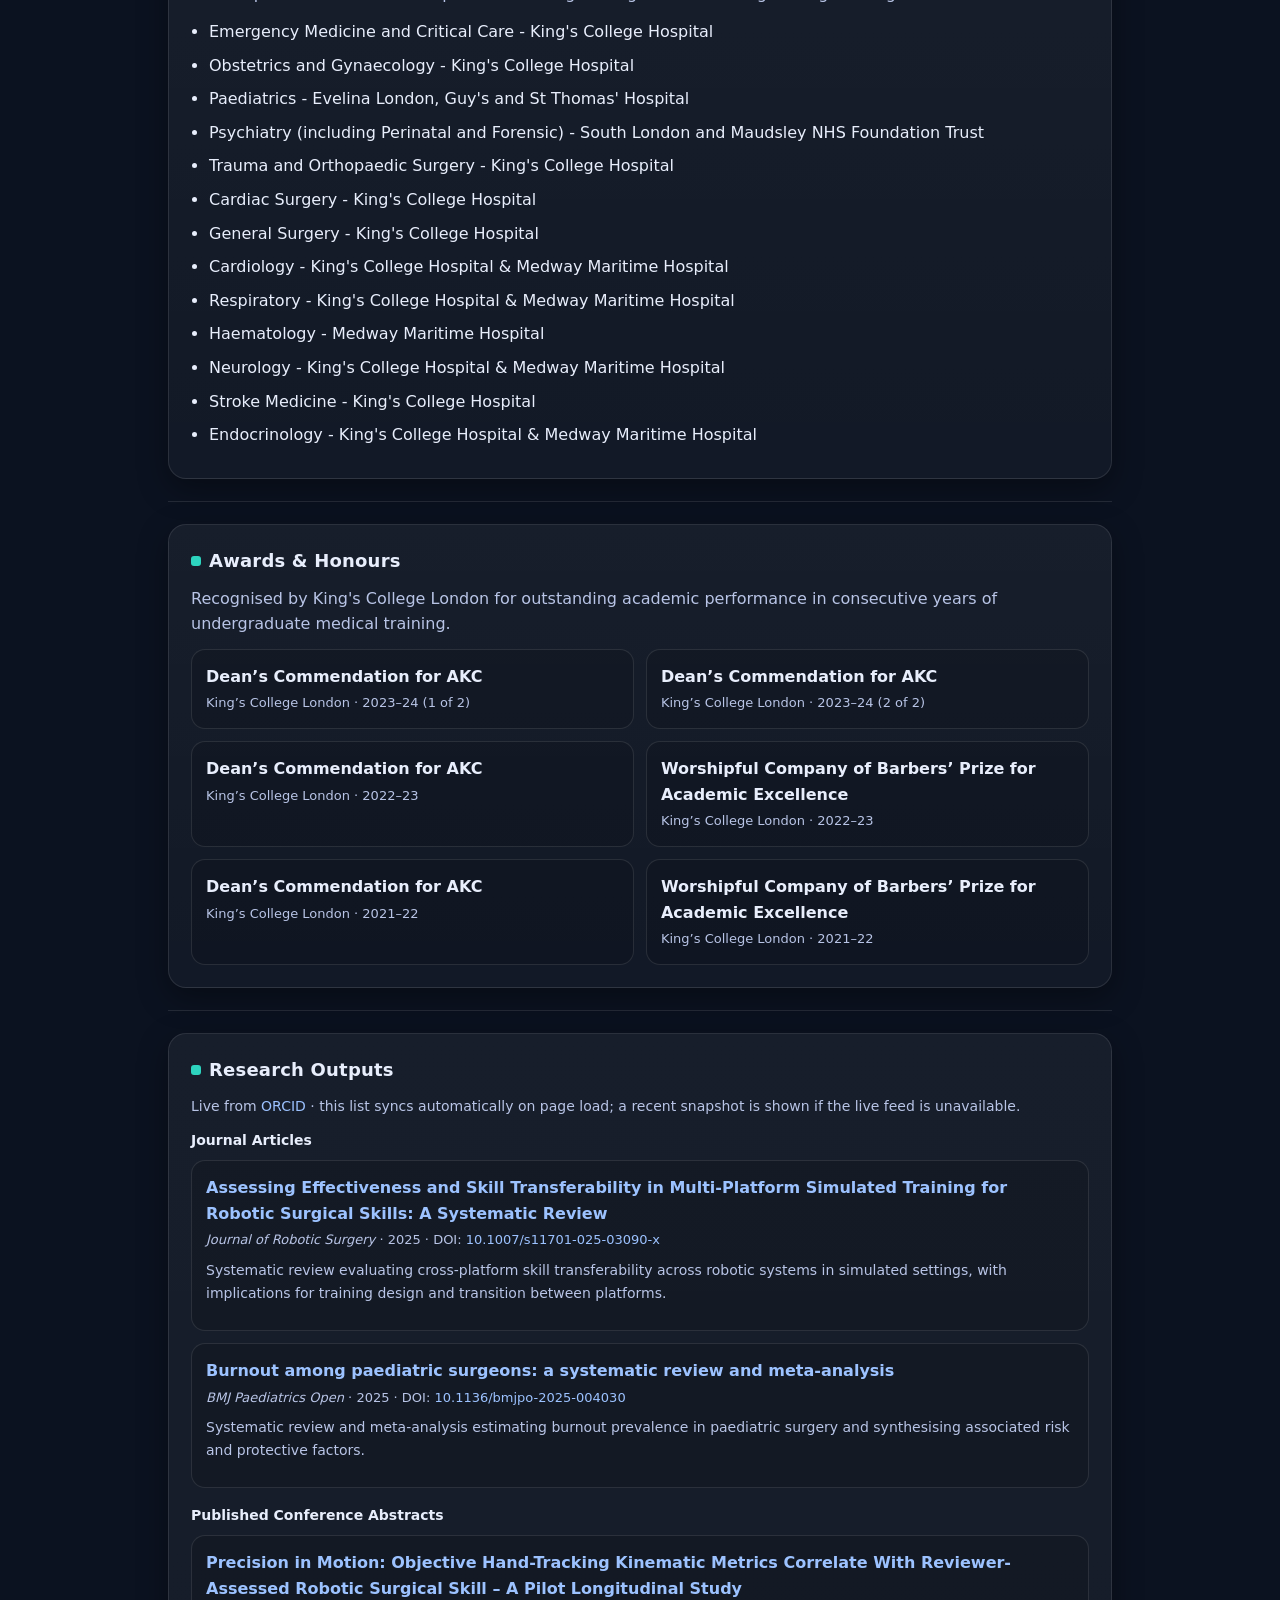
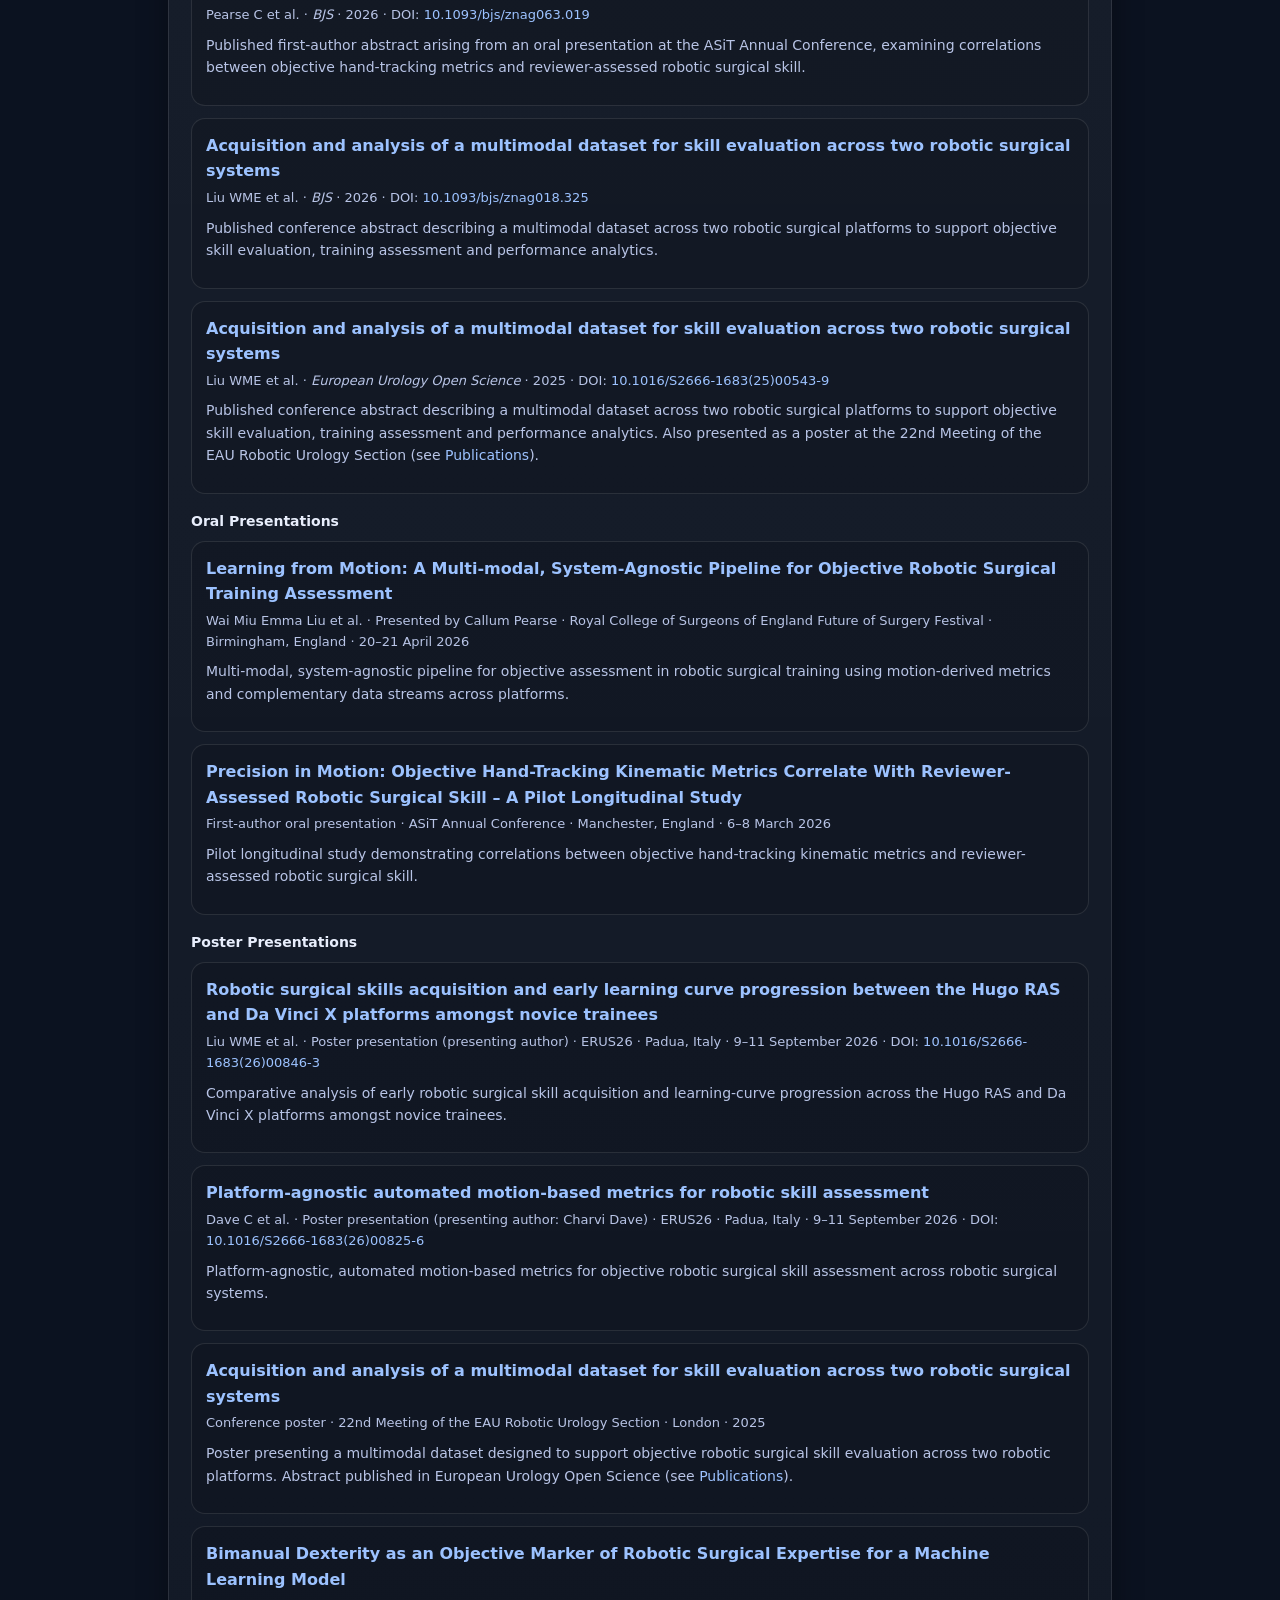
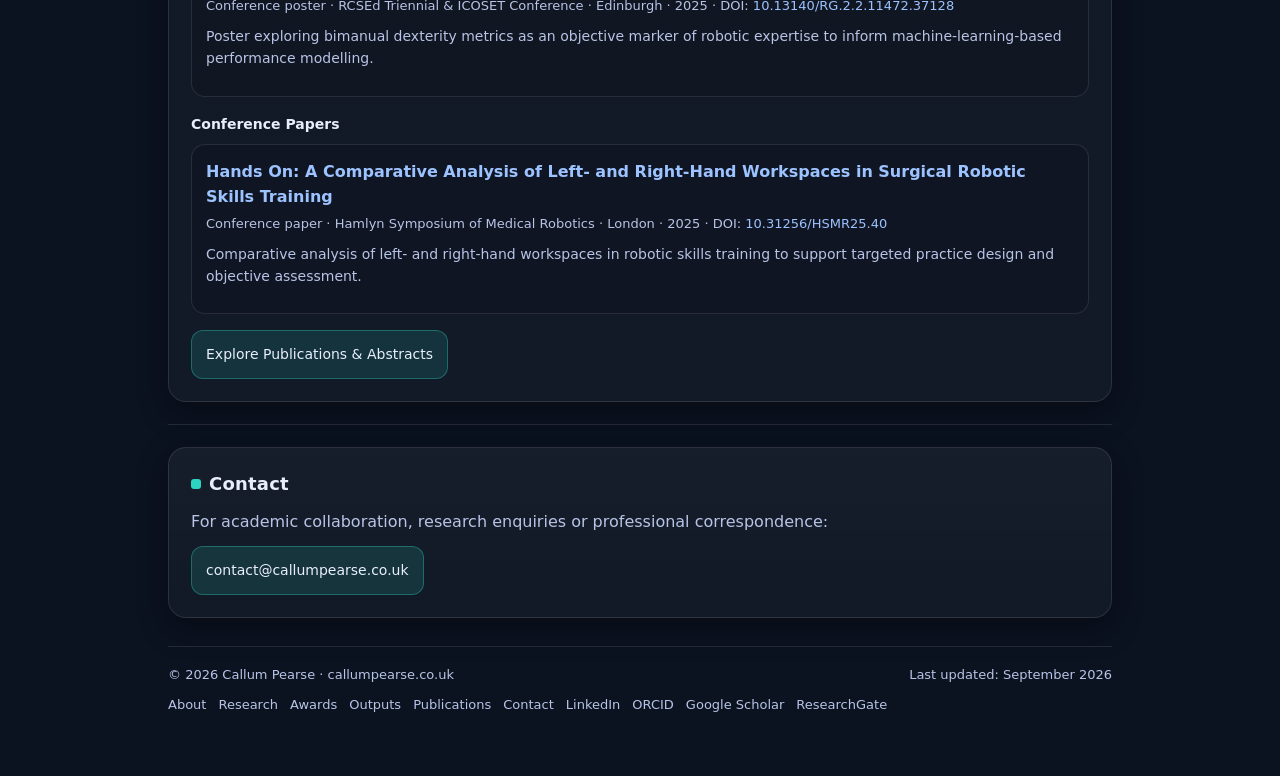
==== commit bf41292b: "Split combined multimodal dataset abstract into BJS and EUOS entries The "Acquisition and analysis o" ====
--- a/index.html
+++ b/index.html
@@ -1016,14 +1016,31 @@
         <div class="meta">
           Liu WME et&nbsp;al. · <em>BJS</em> · 2026 ·
           DOI: <a href="https://doi.org/10.1093/bjs/znag018.325">10.1093/bjs/znag018.325</a>
-          <br>
-          Liu WME et&nbsp;al. · <em>European Urology Open Science</em> · 2025 ·
-          DOI: <a href="https://doi.org/10.1016/S2666-1683(25)00543-9">10.1016/S2666-1683(25)00543-9</a>
         </div>
 
         <p class="summary">
           Published conference abstract describing a multimodal dataset across two robotic surgical platforms
           to support objective skill evaluation, training assessment and performance analytics.
+        </p>
+      </div>
+
+      <div class="item">
+        <strong>
+          <a href="https://doi.org/10.1016/S2666-1683(25)00543-9">
+            Acquisition and analysis of a multimodal dataset for skill evaluation across two robotic surgical systems
+          </a>
+        </strong>
+
+        <div class="meta">
+          Liu WME et&nbsp;al. · <em>European Urology Open Science</em> · 2025 ·
+          DOI: <a href="https://doi.org/10.1016/S2666-1683(25)00543-9">10.1016/S2666-1683(25)00543-9</a>
+        </div>
+
+        <p class="summary">
+          Published conference abstract describing a multimodal dataset across two robotic surgical platforms
+          to support objective skill evaluation, training assessment and performance analytics. Also presented as a
+          poster at the 22nd Meeting of the EAU Robotic Urology Section
+          (see <a href="/publications.html#erus25-multimodal-poster">Publications</a>).
         </p>
       </div>
     </div>
@@ -1121,7 +1138,8 @@
 
         <p class="summary">
           Poster presenting a multimodal dataset designed to support objective robotic surgical skill evaluation
-          across two robotic platforms.
+          across two robotic platforms. Abstract published in European Urology Open Science
+          (see <a href="/publications.html#multimodal-dataset-euos-abstract">Publications</a>).
         </p>
       </div>
 
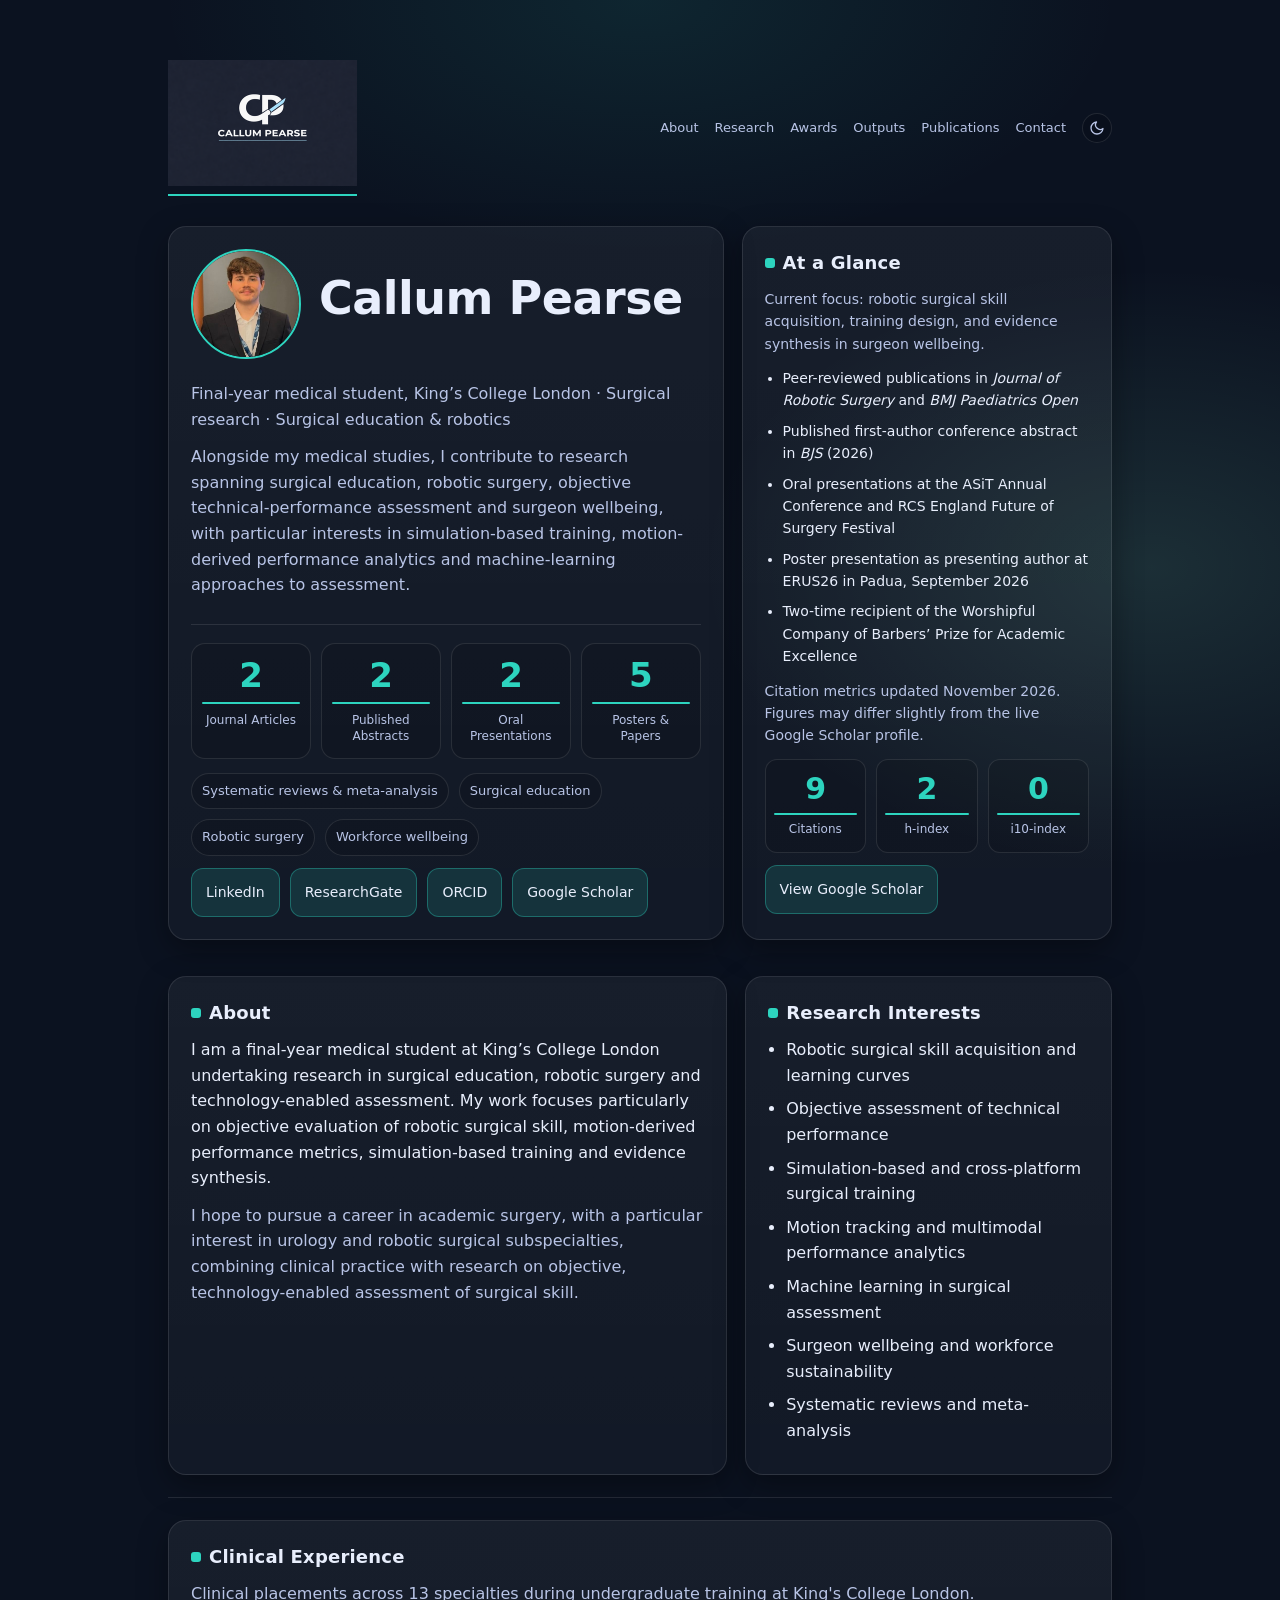
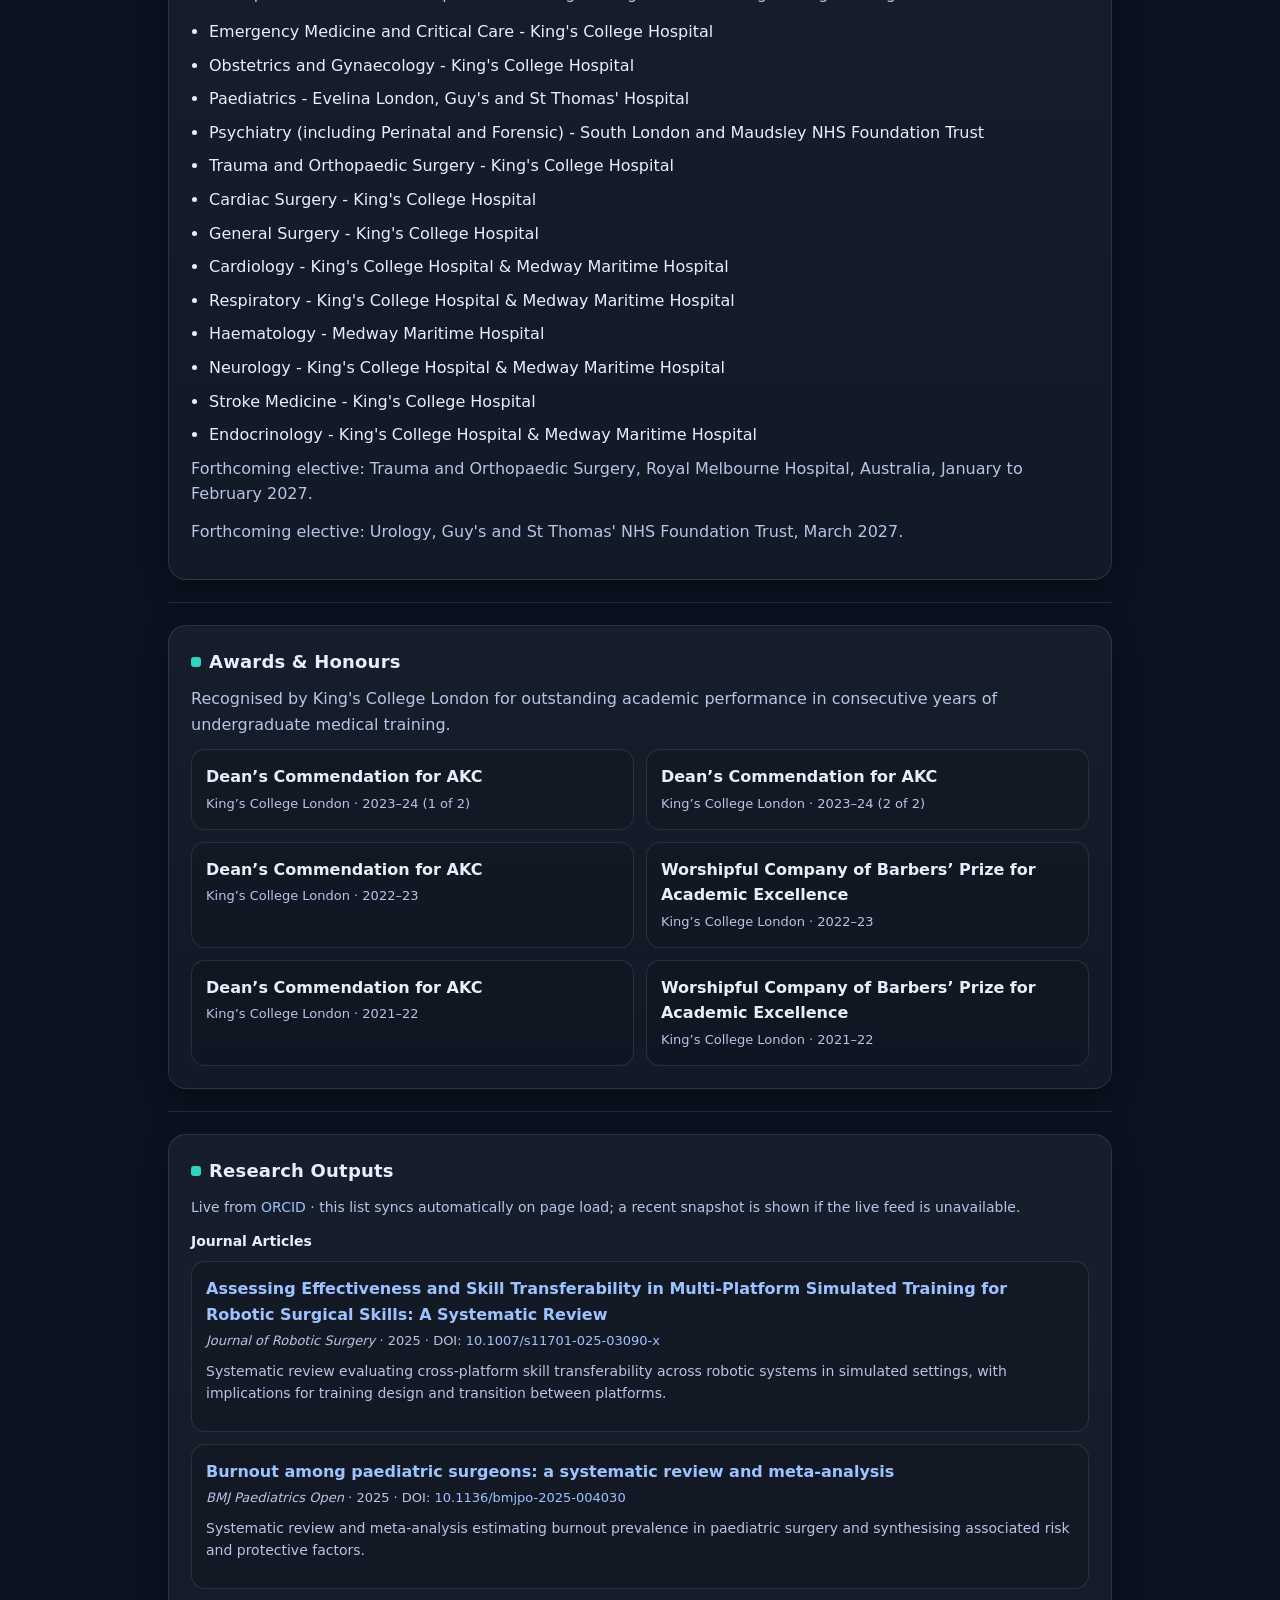
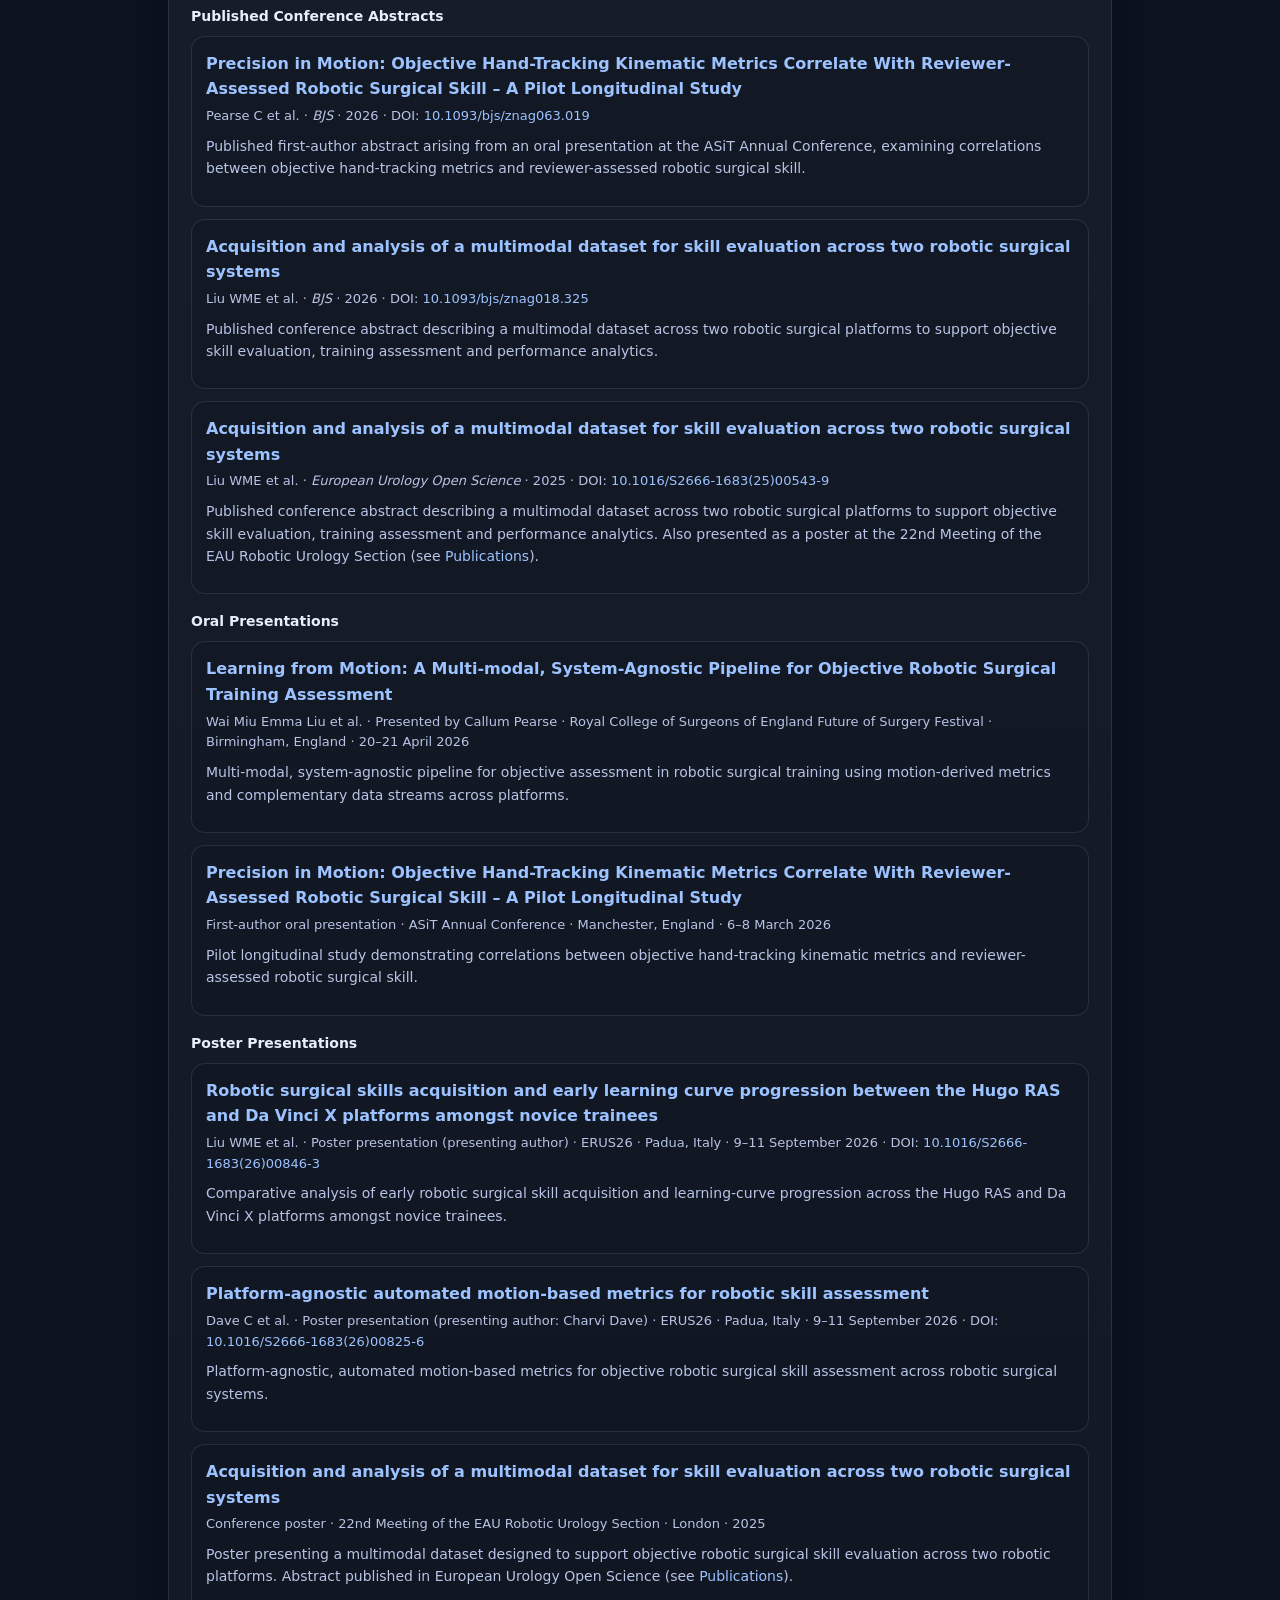
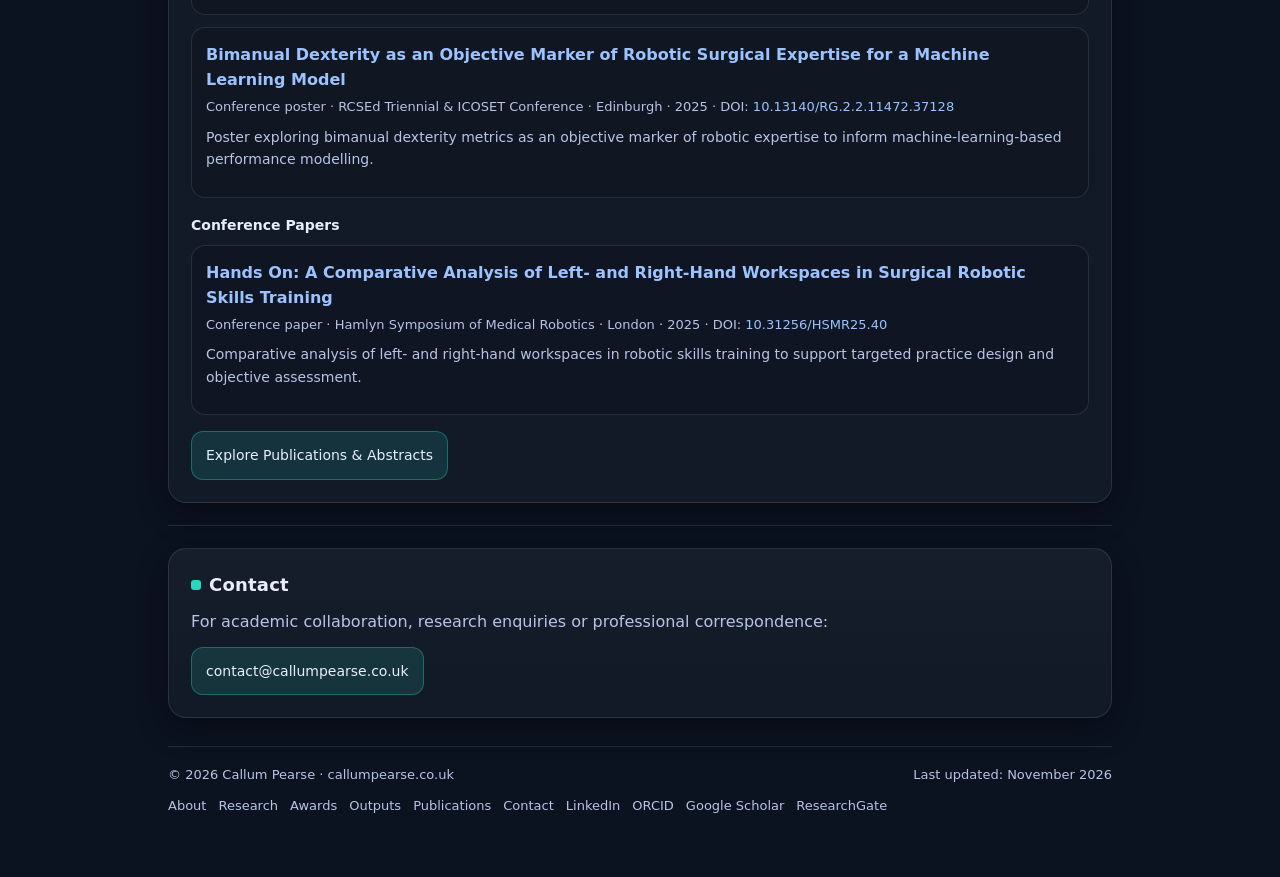
==== commit 42be6776: "Add forthcoming electives, update citation metrics and JRS citation Adds two forthcoming elective li" ====
--- a/index.html
+++ b/index.html
@@ -8,7 +8,7 @@
 
   <!-- Edit this whenever page content is updated -->
   <script>
-    const lastUpdated = "September 2026";
+    const lastUpdated = "November 2026";
   </script>
 
   <!-- Shared theme: applies a saved theme choice before first paint, wires up the toggle -->
@@ -803,18 +803,18 @@
       </ul>
 
       <p class="small muted" style="margin-top:12px;">
-        Citation metrics updated September 2026. Figures may differ slightly from the live Google Scholar profile.
+        Citation metrics updated November 2026. Figures may differ slightly from the live Google Scholar profile.
       </p>
 
       <div class="scholar-metrics" aria-label="Google Scholar citation metrics">
         <div class="scholar-metric">
-          <strong>8</strong>
+          <strong>9</strong>
           <span class="count-bar" aria-hidden="true"></span>
           <span>Citations</span>
         </div>
 
         <div class="scholar-metric">
-          <strong>1</strong>
+          <strong>2</strong>
           <span class="count-bar" aria-hidden="true"></span>
           <span>h-index</span>
         </div>
@@ -891,6 +891,9 @@
       <li>Stroke Medicine - King's College Hospital</li>
       <li>Endocrinology - King's College Hospital & Medway Maritime Hospital</li>
     </ul>
+
+    <p class="muted">Forthcoming elective: Trauma and Orthopaedic Surgery, Royal Melbourne Hospital, Australia, January to February 2027.</p>
+    <p class="muted">Forthcoming elective: Urology, Guy's and St Thomas' NHS Foundation Trust, March 2027.</p>
   </section>
 
   <div class="divider" aria-hidden="true"></div>
@@ -1209,7 +1212,7 @@
 <footer>
   <div class="footer-meta">
     <span>© <span id="y">2026</span> Callum Pearse · callumpearse.co.uk</span>
-    <span>Last updated: <span id="updated">September 2026</span></span>
+    <span>Last updated: <span id="updated">November 2026</span></span>
   </div>
 
   <div class="footerlinks">
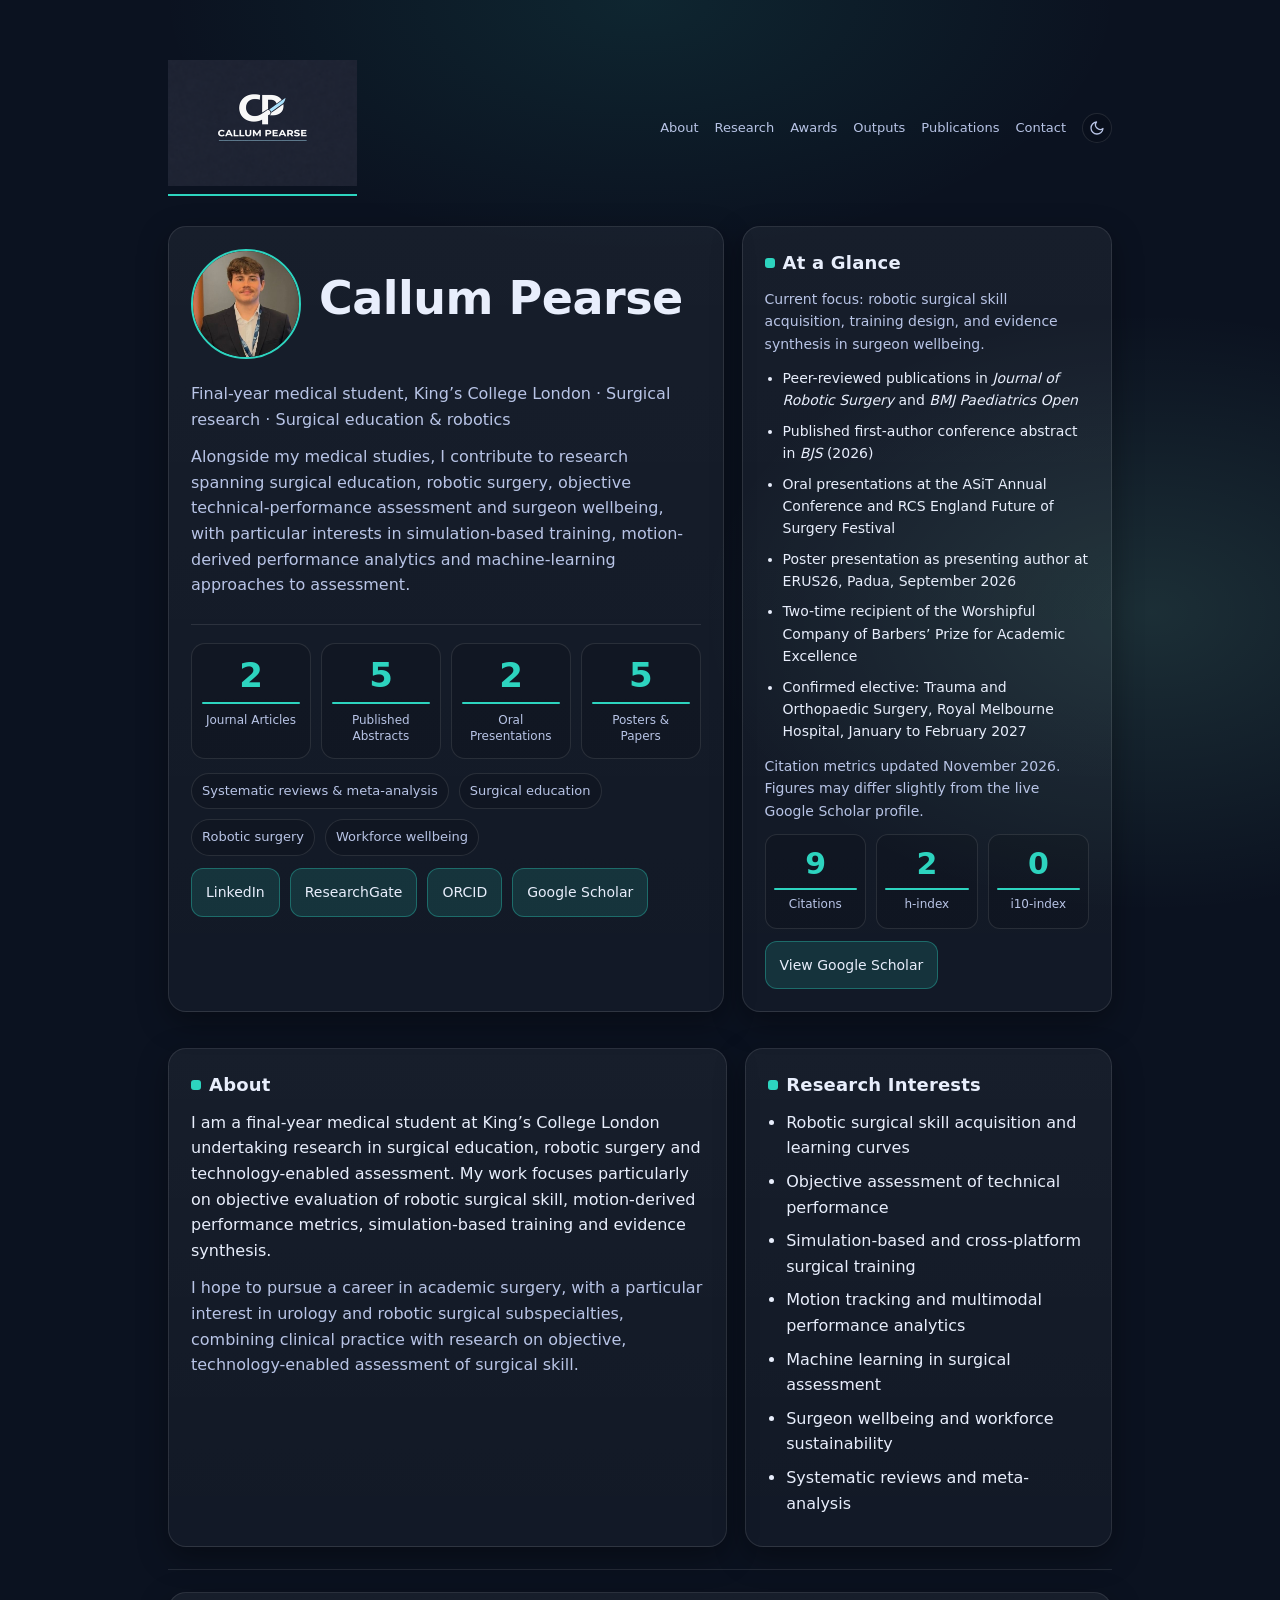
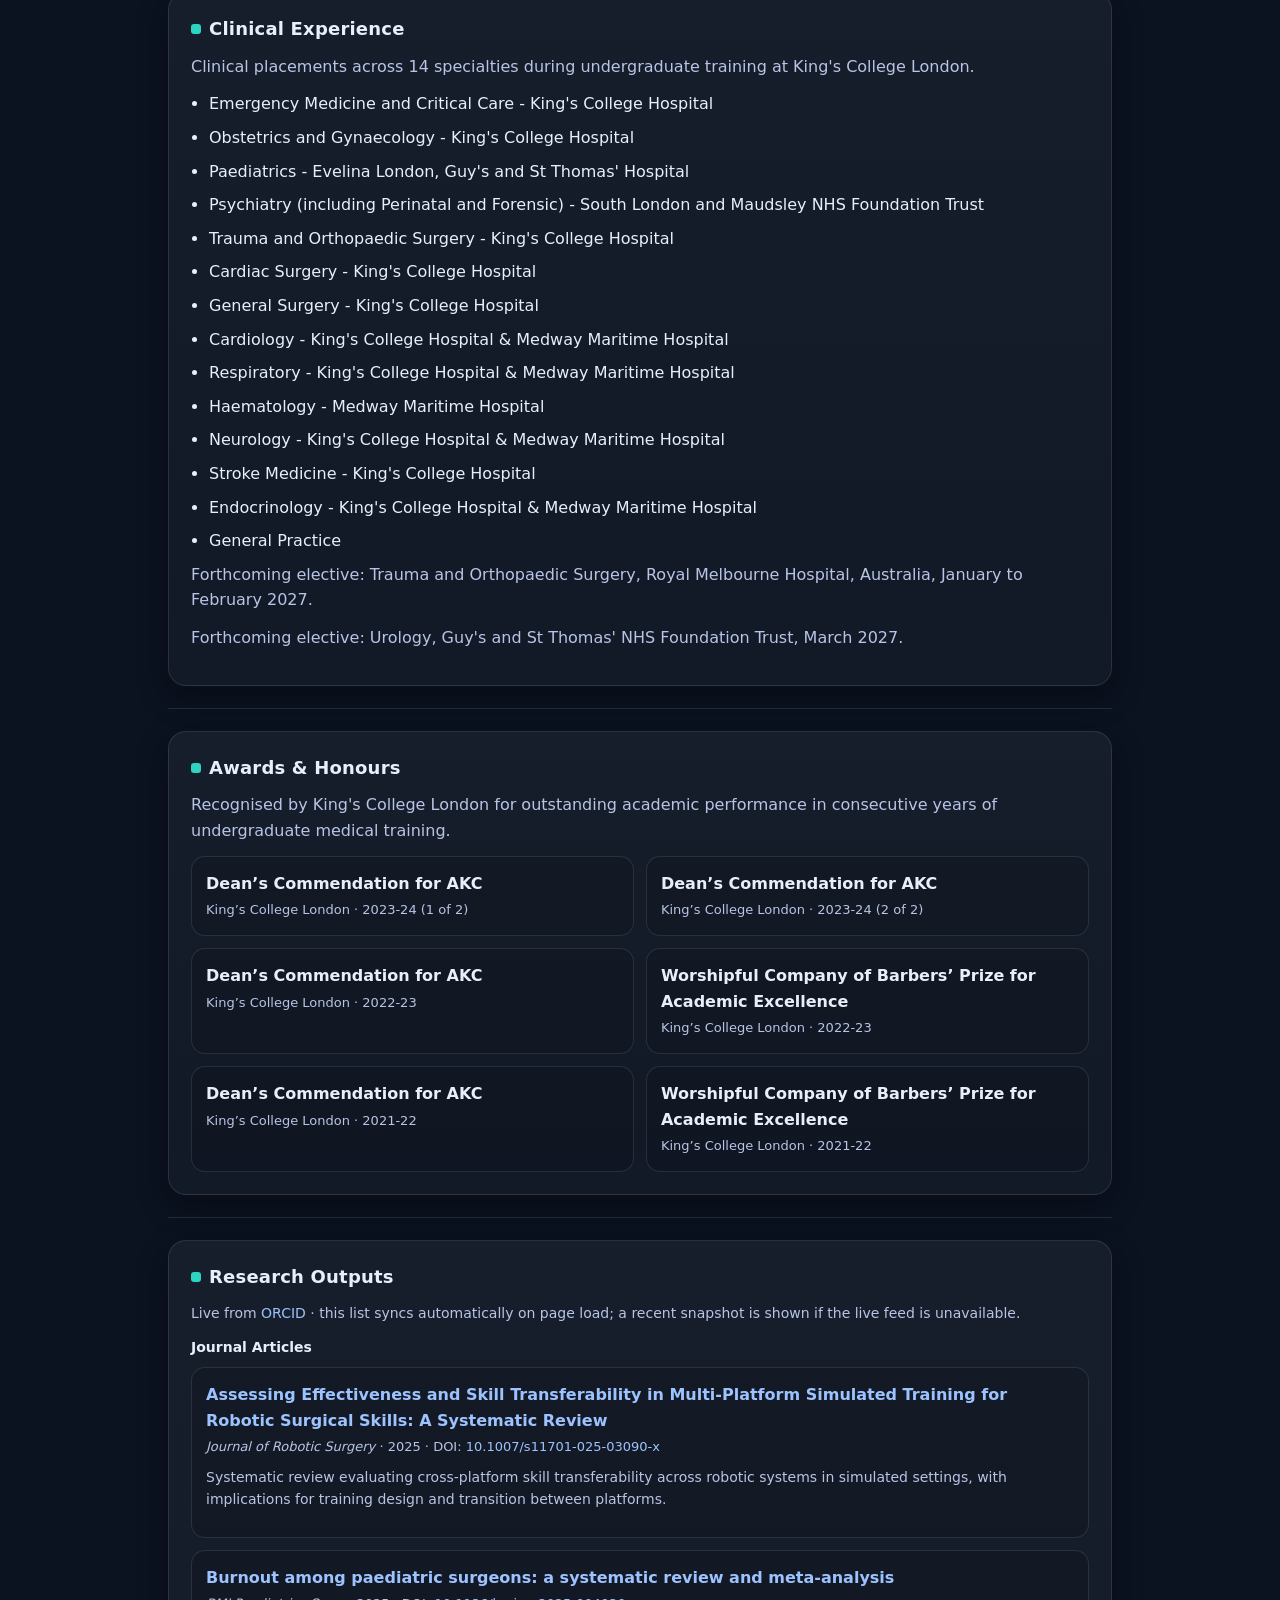
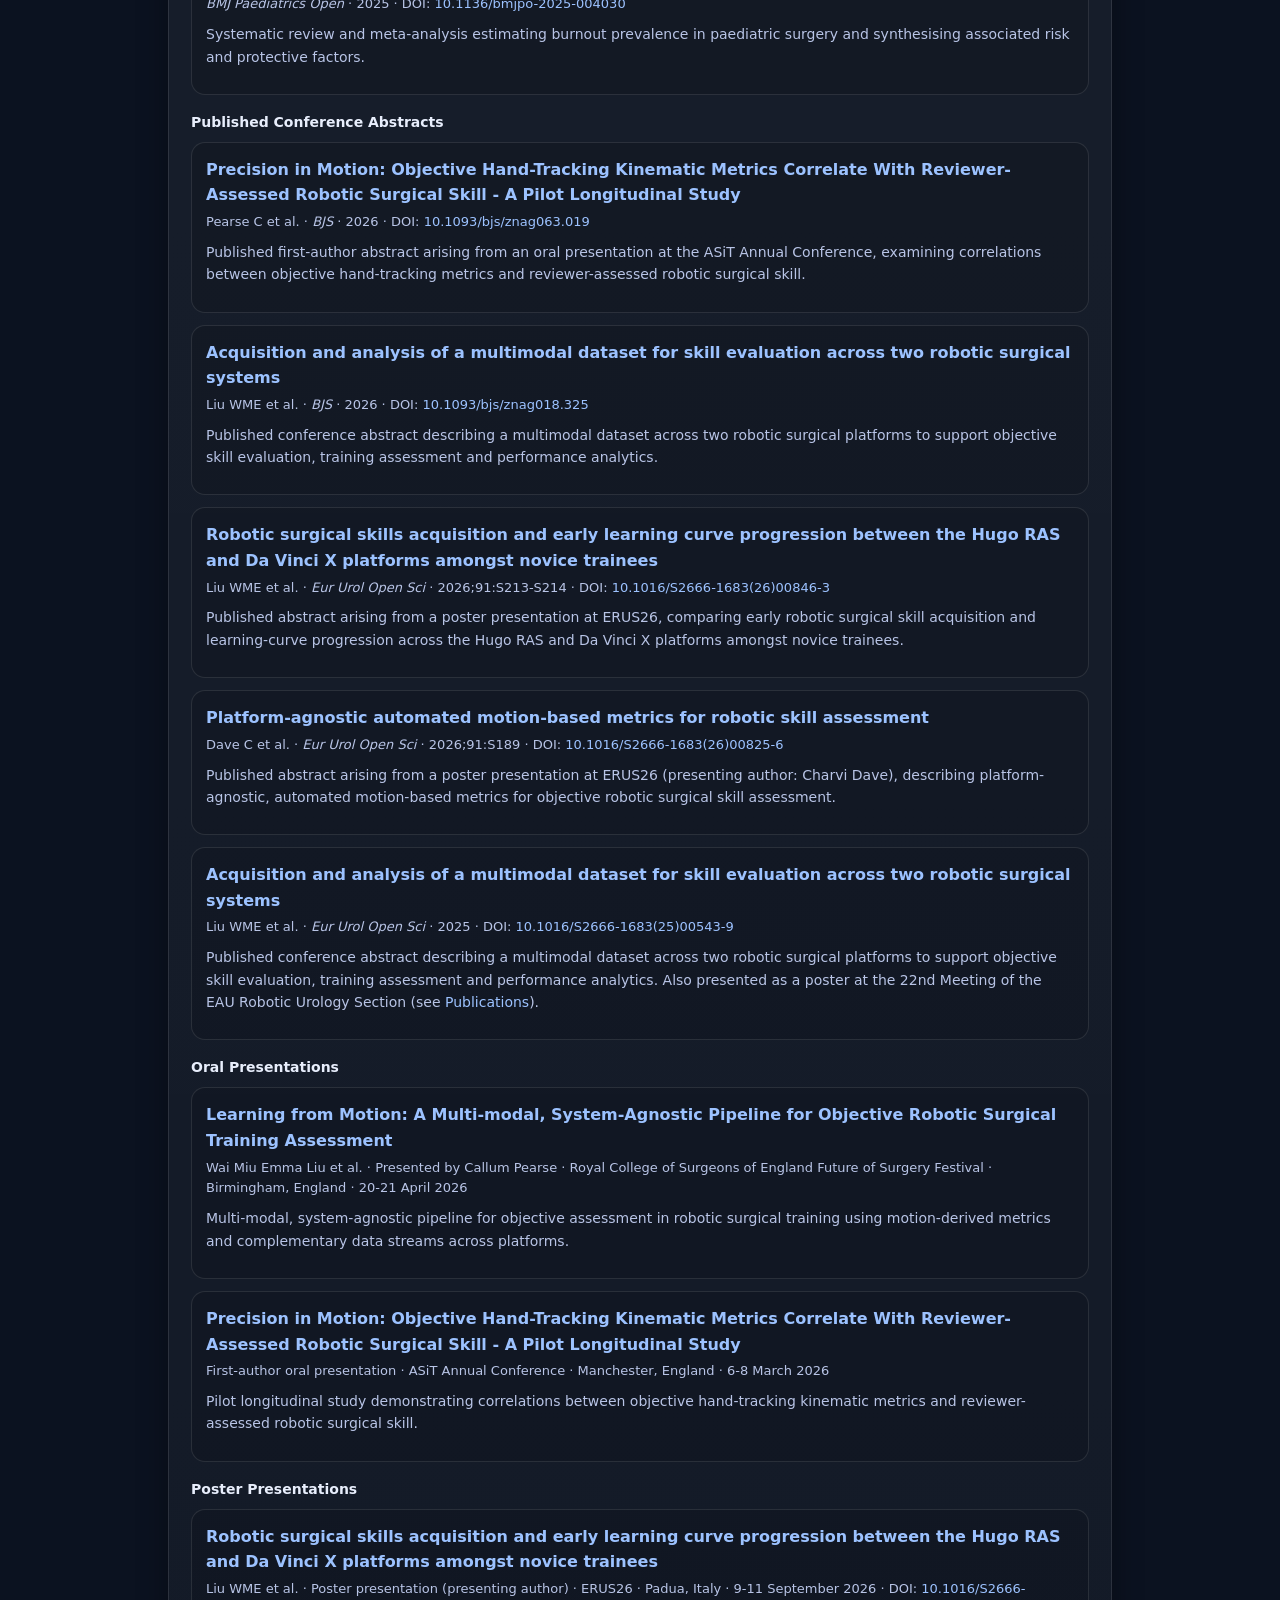
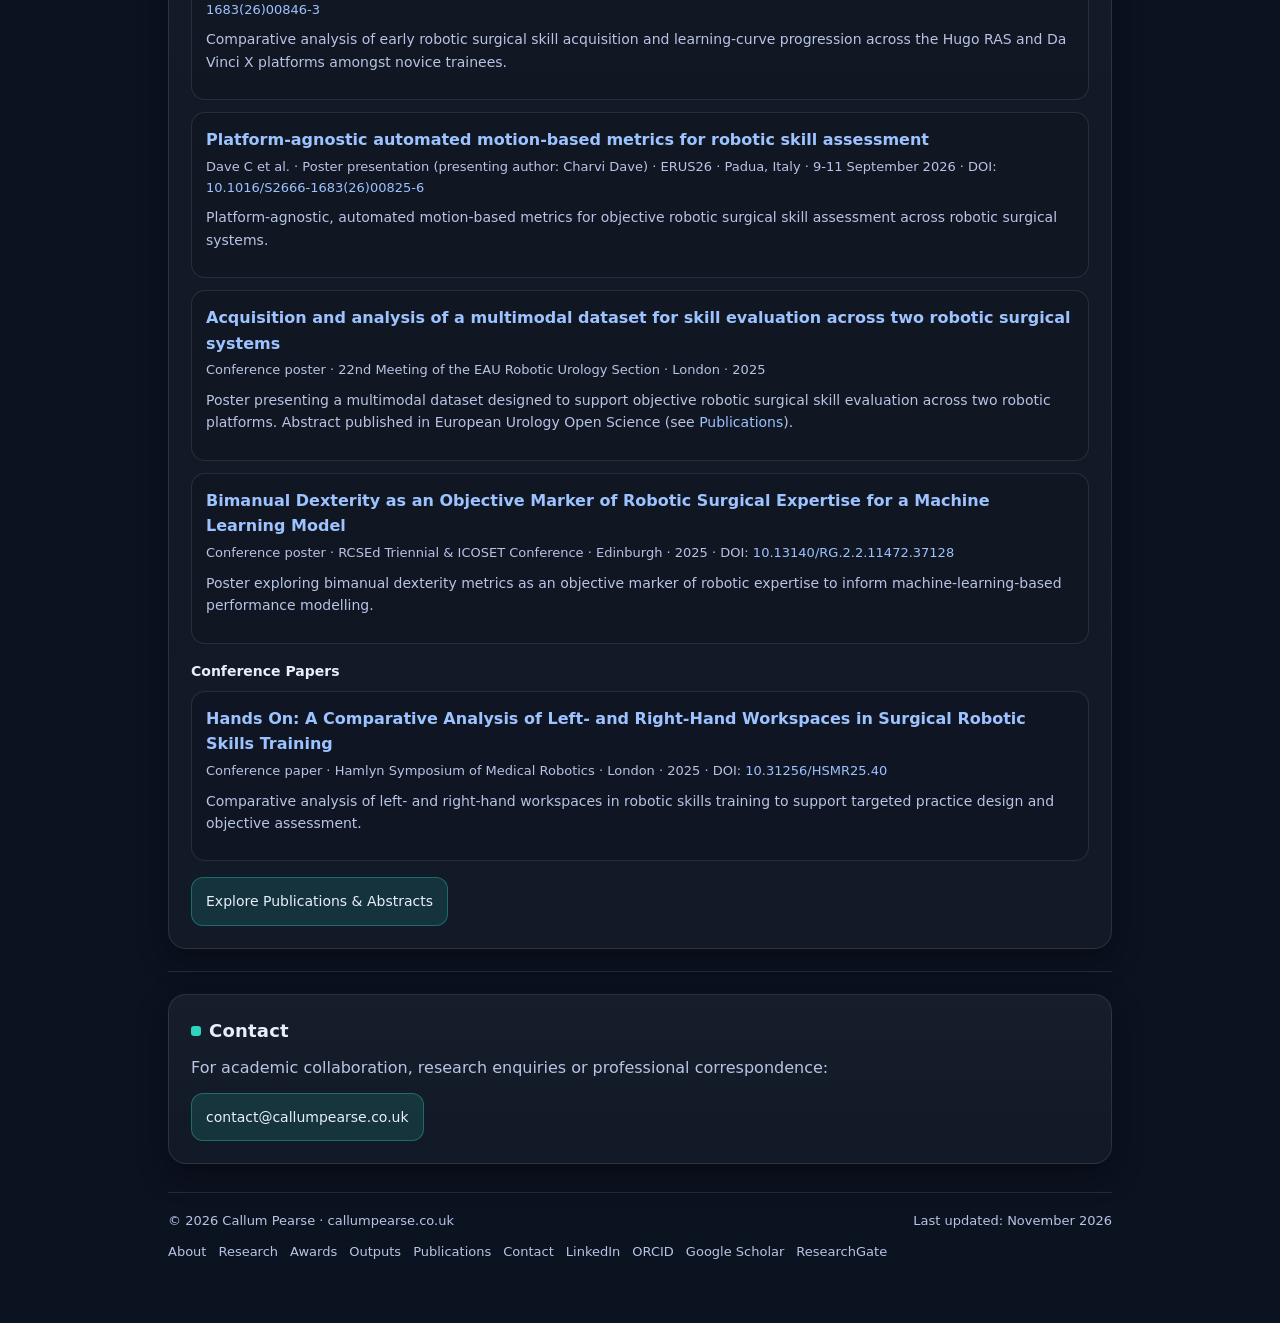
==== commit effb4724: "Add ERUS26 abstracts, RMH elective and GP, complete award schema, standardise dashes Co-Authored-By:" ====
--- a/index.html
+++ b/index.html
@@ -509,8 +509,12 @@
       "url":"https://www.kcl.ac.uk/"
     },
     "award":[
-      "Worshipful Company of Barbers’ Prize for Academic Excellence, 2021–22",
-      "Worshipful Company of Barbers’ Prize for Academic Excellence, 2022–23"
+      "Dean’s Commendation for AKC, 2021-22",
+      "Worshipful Company of Barbers’ Prize for Academic Excellence, 2021-22",
+      "Dean’s Commendation for AKC, 2022-23",
+      "Worshipful Company of Barbers’ Prize for Academic Excellence, 2022-23",
+      "Dean’s Commendation for AKC, 2023-24 (1 of 2)",
+      "Dean’s Commendation for AKC, 2023-24 (2 of 2)"
     ],
     "knowsAbout":[
       "Surgical education",
@@ -591,8 +595,8 @@
     "@context":"https://schema.org",
     "@type":"ScholarlyArticle",
     "@id":"https://doi.org/10.1093/bjs/znag063.019",
-    "name":"Precision in Motion: Objective Hand-Tracking Kinematic Metrics Correlate With Reviewer-Assessed Robotic Surgical Skill – A Pilot Longitudinal Study",
-    "headline":"Precision in Motion: Objective Hand-Tracking Kinematic Metrics Correlate With Reviewer-Assessed Robotic Surgical Skill – A Pilot Longitudinal Study",
+    "name":"Precision in Motion: Objective Hand-Tracking Kinematic Metrics Correlate With Reviewer-Assessed Robotic Surgical Skill - A Pilot Longitudinal Study",
+    "headline":"Precision in Motion: Objective Hand-Tracking Kinematic Metrics Correlate With Reviewer-Assessed Robotic Surgical Skill - A Pilot Longitudinal Study",
     "url":"https://doi.org/10.1093/bjs/znag063.019",
     "identifier":"https://doi.org/10.1093/bjs/znag063.019",
     "datePublished":"2026",
@@ -684,6 +688,74 @@
     }
   }
   </script>
+
+  <!-- Structured data: ERUS26 Hugo RAS and Da Vinci X abstract in European Urology Open Science -->
+  <script type="application/ld+json">
+  {
+    "@context":"https://schema.org",
+    "@type":"ScholarlyArticle",
+    "@id":"https://doi.org/10.1016/S2666-1683(26)00846-3",
+    "name":"Robotic surgical skills acquisition and early learning curve progression between the Hugo RAS and Da Vinci X platforms amongst novice trainees",
+    "headline":"Robotic surgical skills acquisition and early learning curve progression between the Hugo RAS and Da Vinci X platforms amongst novice trainees",
+    "url":"https://doi.org/10.1016/S2666-1683(26)00846-3",
+    "identifier":"https://doi.org/10.1016/S2666-1683(26)00846-3",
+    "datePublished":"2026",
+    "author":[
+      {"@type":"Person","name":"Wai Miu Emma Liu"},
+      {"@type":"Person","name":"Charvi Dave"},
+      {
+        "@type":"Person",
+        "@id":"https://callumpearse.co.uk/#callum-pearse",
+        "name":"Callum Pearse"
+      },
+      {"@type":"Person","name":"Iman Khan"},
+      {"@type":"Person","name":"Yang Li"},
+      {"@type":"Person","name":"Julien Quarez"},
+      {"@type":"Person","name":"Alejandro Granados"},
+      {"@type":"Person","name":"Ben Challacombe"},
+      {"@type":"Person","name":"Prokar Dasgupta"},
+      {"@type":"Person","name":"Nicholas Raison"}
+    ],
+    "isPartOf":{
+      "@type":"Periodical",
+      "name":"European Urology Open Science"
+    }
+  }
+  </script>
+
+  <!-- Structured data: ERUS26 platform-agnostic metrics abstract in European Urology Open Science -->
+  <script type="application/ld+json">
+  {
+    "@context":"https://schema.org",
+    "@type":"ScholarlyArticle",
+    "@id":"https://doi.org/10.1016/S2666-1683(26)00825-6",
+    "name":"Platform-agnostic automated motion-based metrics for robotic skill assessment",
+    "headline":"Platform-agnostic automated motion-based metrics for robotic skill assessment",
+    "url":"https://doi.org/10.1016/S2666-1683(26)00825-6",
+    "identifier":"https://doi.org/10.1016/S2666-1683(26)00825-6",
+    "datePublished":"2026",
+    "author":[
+      {"@type":"Person","name":"Charvi Dave"},
+      {"@type":"Person","name":"Wai Miu Emma Liu"},
+      {
+        "@type":"Person",
+        "@id":"https://callumpearse.co.uk/#callum-pearse",
+        "name":"Callum Pearse"
+      },
+      {"@type":"Person","name":"Iman Khan"},
+      {"@type":"Person","name":"Yang Li"},
+      {"@type":"Person","name":"Julien Quarez"},
+      {"@type":"Person","name":"Alejandro Granados"},
+      {"@type":"Person","name":"Ben Challacombe"},
+      {"@type":"Person","name":"Prokar Dasgupta"},
+      {"@type":"Person","name":"Nicholas Raison"}
+    ],
+    "isPartOf":{
+      "@type":"Periodical",
+      "name":"European Urology Open Science"
+    }
+  }
+  </script>
 </head>
 
 <body>
@@ -754,7 +826,7 @@
         </div>
 
         <div class="stat">
-          <span class="stat-number">2</span>
+          <span class="stat-number">5</span>
           <span class="count-bar" aria-hidden="true"></span>
           <span class="stat-label">Published Abstracts</span>
         </div>
@@ -798,8 +870,9 @@
         <li>Peer-reviewed publications in <em>Journal of Robotic Surgery</em> and <em>BMJ Paediatrics Open</em></li>
         <li>Published first-author conference abstract in <em>BJS</em> (2026)</li>
         <li>Oral presentations at the ASiT Annual Conference and RCS England Future of Surgery Festival</li>
-        <li>Poster presentation as presenting author at ERUS26 in Padua, September 2026</li>
+        <li>Poster presentation as presenting author at ERUS26, Padua, September 2026</li>
         <li>Two-time recipient of the Worshipful Company of Barbers’ Prize for Academic Excellence</li>
+        <li>Confirmed elective: Trauma and Orthopaedic Surgery, Royal Melbourne Hospital, January to February 2027</li>
       </ul>
 
       <p class="small muted" style="margin-top:12px;">
@@ -874,7 +947,7 @@
 
   <section id="clinical-experience" class="card" style="grid-column:1 / -1;">
     <h2>Clinical Experience</h2>
-    <p class="muted">Clinical placements across 13 specialties during undergraduate training at King's College London.</p>
+    <p class="muted">Clinical placements across 14 specialties during undergraduate training at King's College London.</p>
 
     <ul>
       <li>Emergency Medicine and Critical Care - King's College Hospital</li>
@@ -890,6 +963,7 @@
       <li>Neurology - King's College Hospital & Medway Maritime Hospital</li>
       <li>Stroke Medicine - King's College Hospital</li>
       <li>Endocrinology - King's College Hospital & Medway Maritime Hospital</li>
+      <li>General Practice</li>
     </ul>
 
     <p class="muted">Forthcoming elective: Trauma and Orthopaedic Surgery, Royal Melbourne Hospital, Australia, January to February 2027.</p>
@@ -905,32 +979,32 @@
     <div class="list">
       <div class="item">
         <strong>Dean’s Commendation for AKC</strong>
-        <div class="meta">King’s College London · 2023–24 (1 of 2)</div>
+        <div class="meta">King’s College London · 2023-24 (1 of 2)</div>
       </div>
 
       <div class="item">
         <strong>Dean’s Commendation for AKC</strong>
-        <div class="meta">King’s College London · 2023–24 (2 of 2)</div>
+        <div class="meta">King’s College London · 2023-24 (2 of 2)</div>
       </div>
 
       <div class="item">
         <strong>Dean’s Commendation for AKC</strong>
-        <div class="meta">King’s College London · 2022–23</div>
+        <div class="meta">King’s College London · 2022-23</div>
       </div>
 
       <div class="item">
         <strong>Worshipful Company of Barbers’ Prize for Academic Excellence</strong>
-        <div class="meta">King’s College London · 2022–23</div>
+        <div class="meta">King’s College London · 2022-23</div>
       </div>
 
       <div class="item">
         <strong>Dean’s Commendation for AKC</strong>
-        <div class="meta">King’s College London · 2021–22</div>
+        <div class="meta">King’s College London · 2021-22</div>
       </div>
 
       <div class="item">
         <strong>Worshipful Company of Barbers’ Prize for Academic Excellence</strong>
-        <div class="meta">King’s College London · 2021–22</div>
+        <div class="meta">King’s College London · 2021-22</div>
       </div>
     </div>
   </section>
@@ -994,7 +1068,7 @@
       <div class="item">
         <strong>
           <a href="https://doi.org/10.1093/bjs/znag063.019">
-            Precision in Motion: Objective Hand-Tracking Kinematic Metrics Correlate With Reviewer-Assessed Robotic Surgical Skill – A Pilot Longitudinal Study
+            Precision in Motion: Objective Hand-Tracking Kinematic Metrics Correlate With Reviewer-Assessed Robotic Surgical Skill - A Pilot Longitudinal Study
           </a>
         </strong>
 
@@ -1029,13 +1103,49 @@
 
       <div class="item">
         <strong>
+          <a href="https://doi.org/10.1016/S2666-1683(26)00846-3">
+            Robotic surgical skills acquisition and early learning curve progression between the Hugo RAS and Da Vinci X platforms amongst novice trainees
+          </a>
+        </strong>
+
+        <div class="meta">
+          Liu WME et&nbsp;al. · <em>Eur Urol Open Sci</em> · 2026;91:S213-S214 ·
+          DOI: <a href="https://doi.org/10.1016/S2666-1683(26)00846-3">10.1016/S2666-1683(26)00846-3</a>
+        </div>
+
+        <p class="summary">
+          Published abstract arising from a poster presentation at ERUS26, comparing early robotic surgical skill acquisition and learning-curve progression across the
+          Hugo RAS and Da Vinci X platforms amongst novice trainees.
+        </p>
+      </div>
+
+      <div class="item">
+        <strong>
+          <a href="https://doi.org/10.1016/S2666-1683(26)00825-6">
+            Platform-agnostic automated motion-based metrics for robotic skill assessment
+          </a>
+        </strong>
+
+        <div class="meta">
+          Dave C et&nbsp;al. · <em>Eur Urol Open Sci</em> · 2026;91:S189 ·
+          DOI: <a href="https://doi.org/10.1016/S2666-1683(26)00825-6">10.1016/S2666-1683(26)00825-6</a>
+        </div>
+
+        <p class="summary">
+          Published abstract arising from a poster presentation at ERUS26 (presenting author: Charvi Dave), describing platform-agnostic, automated
+          motion-based metrics for objective robotic surgical skill assessment.
+        </p>
+      </div>
+
+      <div class="item">
+        <strong>
           <a href="https://doi.org/10.1016/S2666-1683(25)00543-9">
             Acquisition and analysis of a multimodal dataset for skill evaluation across two robotic surgical systems
           </a>
         </strong>
 
         <div class="meta">
-          Liu WME et&nbsp;al. · <em>European Urology Open Science</em> · 2025 ·
+          Liu WME et&nbsp;al. · <em>Eur Urol Open Sci</em> · 2025 ·
           DOI: <a href="https://doi.org/10.1016/S2666-1683(25)00543-9">10.1016/S2666-1683(25)00543-9</a>
         </div>
 
@@ -1060,7 +1170,7 @@
 
         <div class="meta">
           Wai Miu Emma Liu et&nbsp;al. · Presented by Callum Pearse ·
-          Royal College of Surgeons of England Future of Surgery Festival · Birmingham, England · 20–21 April 2026
+          Royal College of Surgeons of England Future of Surgery Festival · Birmingham, England · 20-21 April 2026
         </div>
 
         <p class="summary">
@@ -1072,12 +1182,12 @@
       <div class="item">
         <strong>
           <a href="/publications.html#asit-precision-in-motion-presentation">
-            Precision in Motion: Objective Hand-Tracking Kinematic Metrics Correlate With Reviewer-Assessed Robotic Surgical Skill – A Pilot Longitudinal Study
+            Precision in Motion: Objective Hand-Tracking Kinematic Metrics Correlate With Reviewer-Assessed Robotic Surgical Skill - A Pilot Longitudinal Study
           </a>
         </strong>
 
         <div class="meta">
-          First-author oral presentation · ASiT Annual Conference · Manchester, England · 6–8 March 2026
+          First-author oral presentation · ASiT Annual Conference · Manchester, England · 6-8 March 2026
         </div>
 
         <p class="summary">
@@ -1099,7 +1209,7 @@
 
         <div class="meta">
           Liu WME et&nbsp;al. · Poster presentation (presenting author) ·
-          ERUS26 · Padua, Italy · 9–11 September 2026 ·
+          ERUS26 · Padua, Italy · 9-11 September 2026 ·
           DOI: <a href="https://doi.org/10.1016/S2666-1683(26)00846-3">10.1016/S2666-1683(26)00846-3</a>
         </div>
 
@@ -1118,7 +1228,7 @@
 
         <div class="meta">
           Dave C et&nbsp;al. · Poster presentation (presenting author: Charvi Dave) ·
-          ERUS26 · Padua, Italy · 9–11 September 2026 ·
+          ERUS26 · Padua, Italy · 9-11 September 2026 ·
           DOI: <a href="https://doi.org/10.1016/S2666-1683(26)00825-6">10.1016/S2666-1683(26)00825-6</a>
         </div>
 
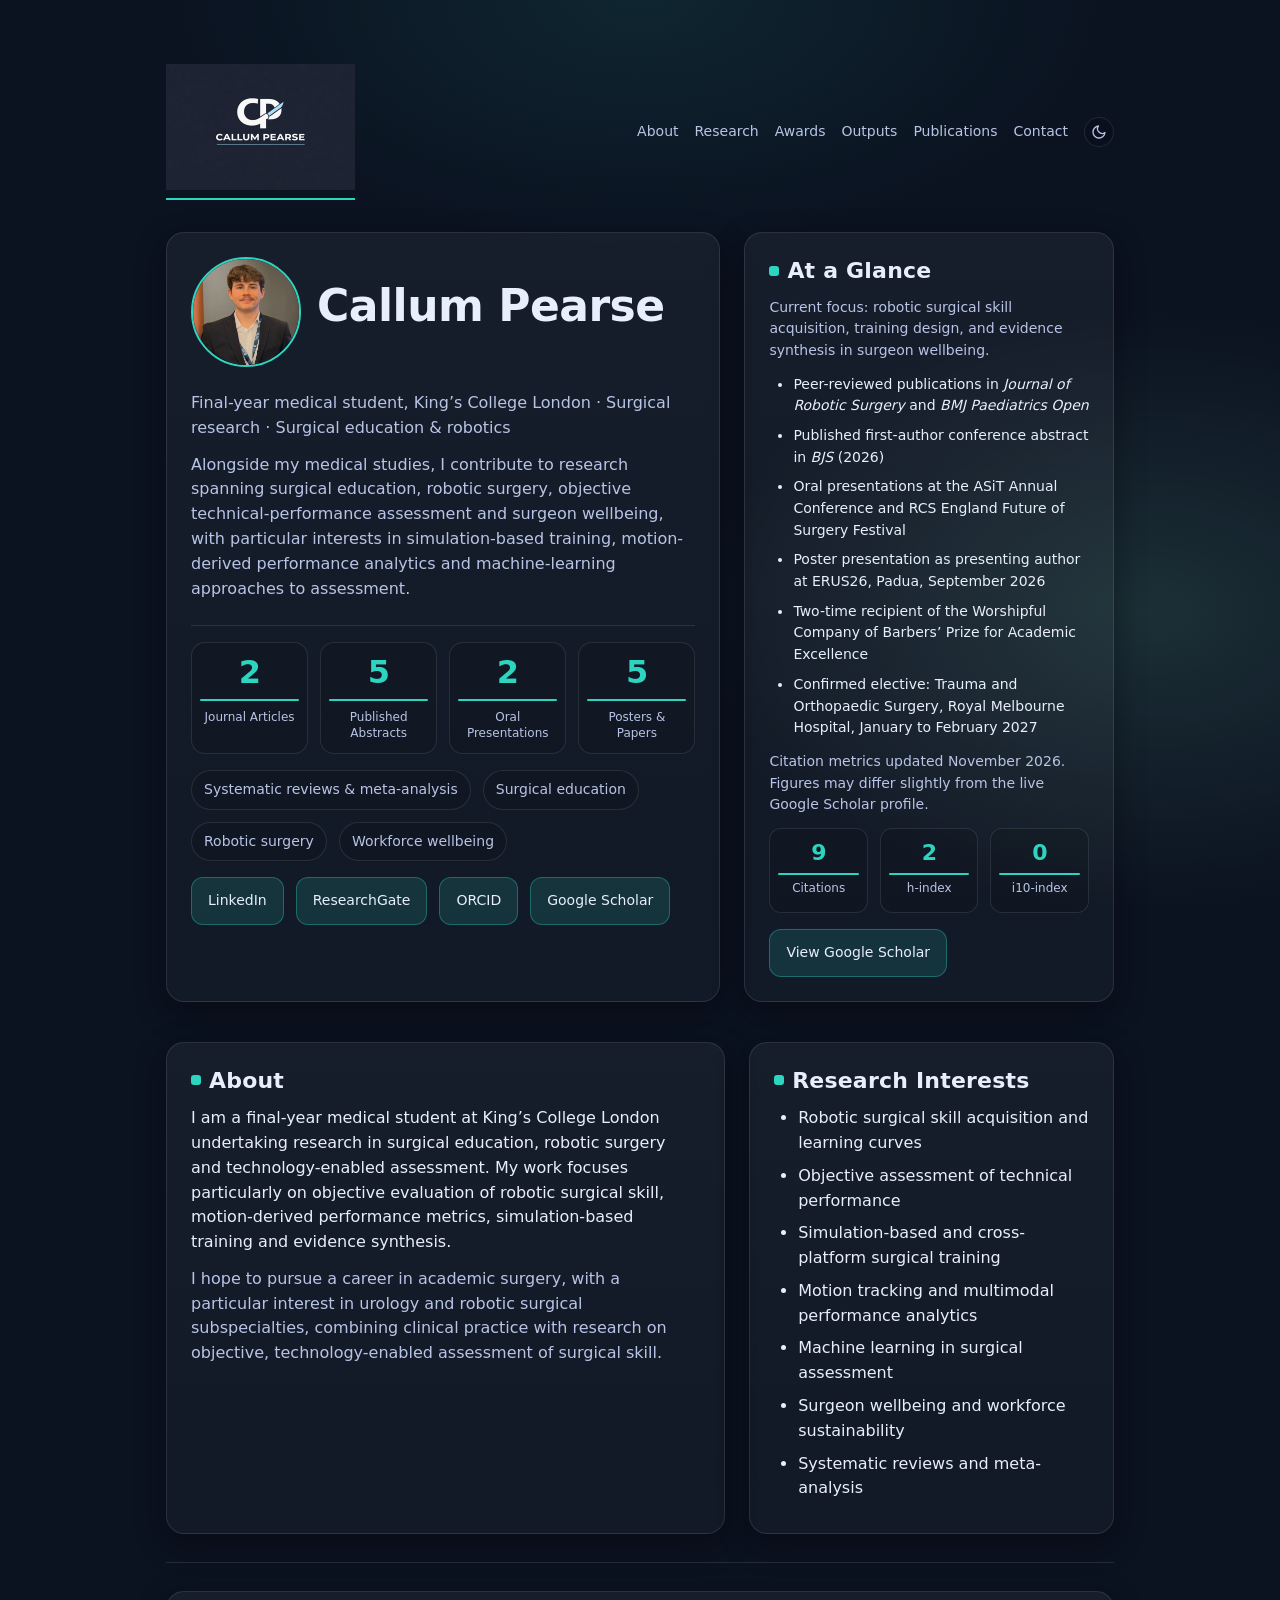
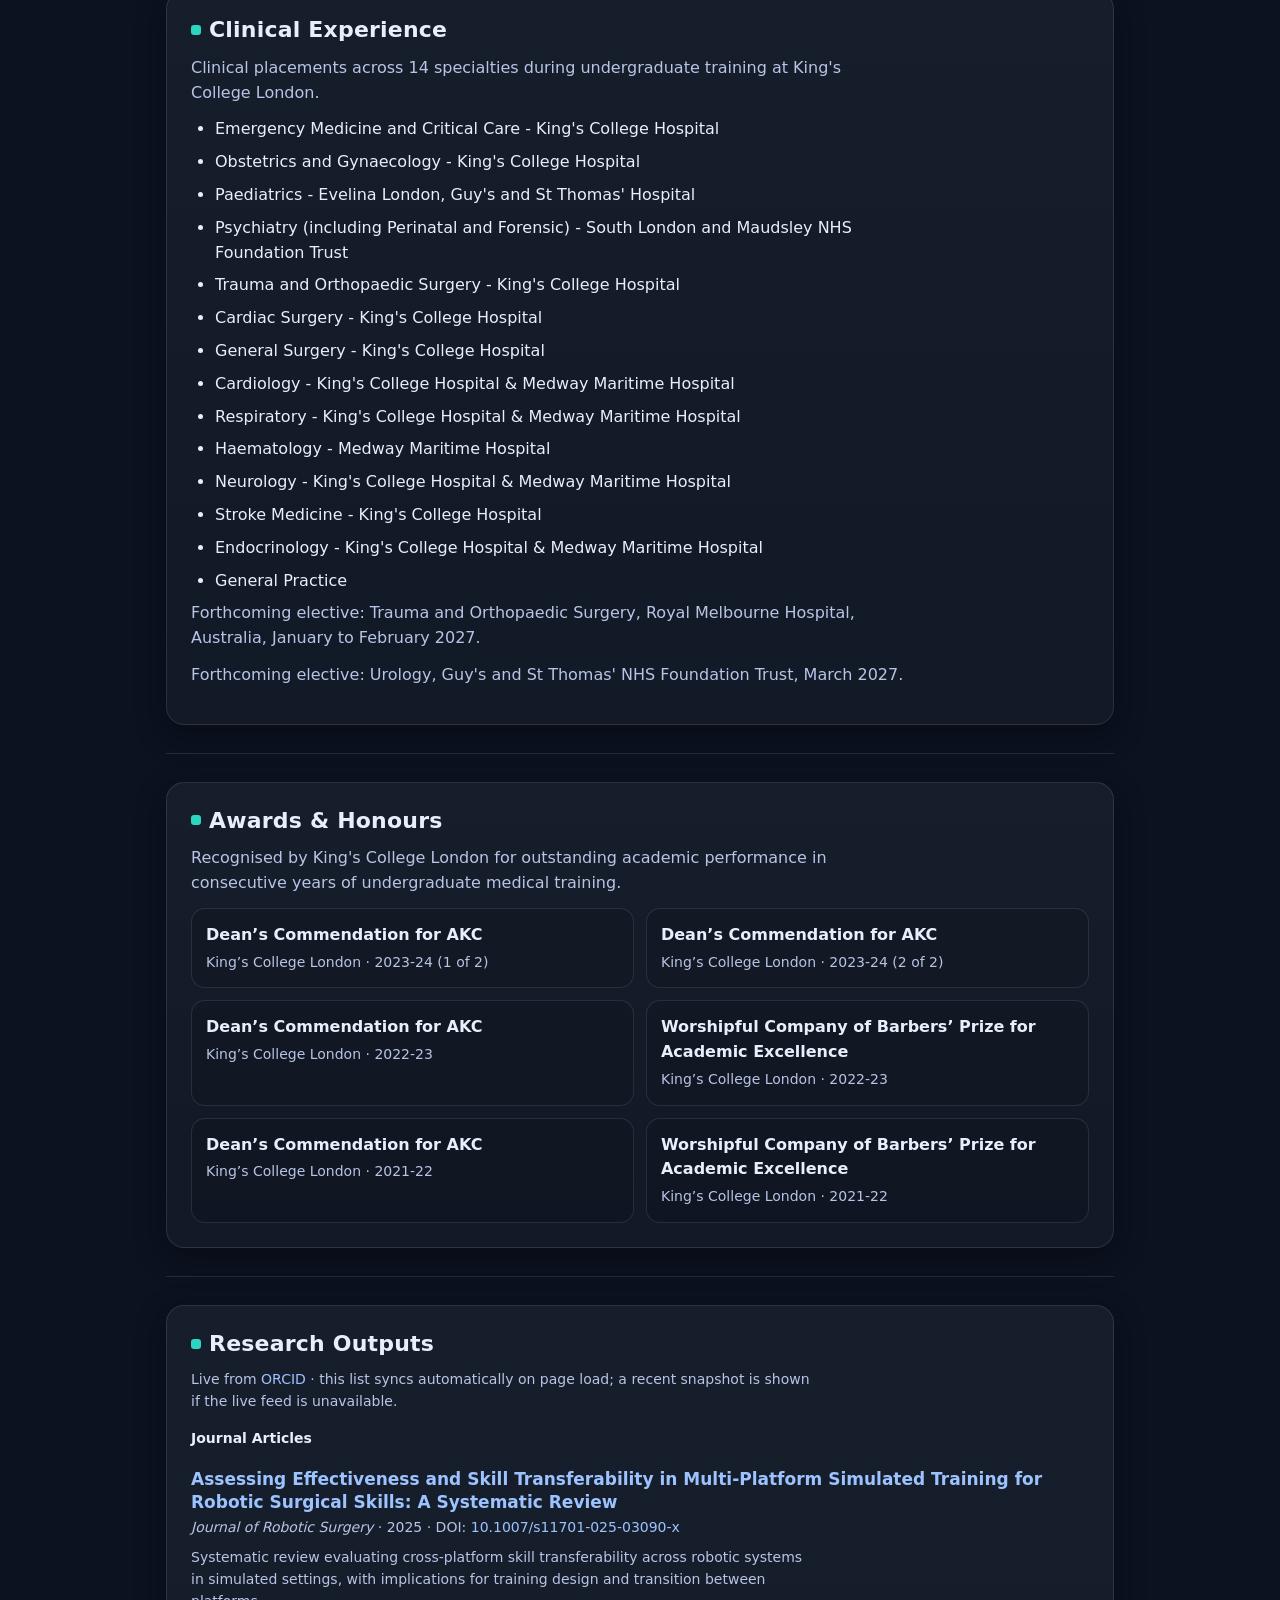
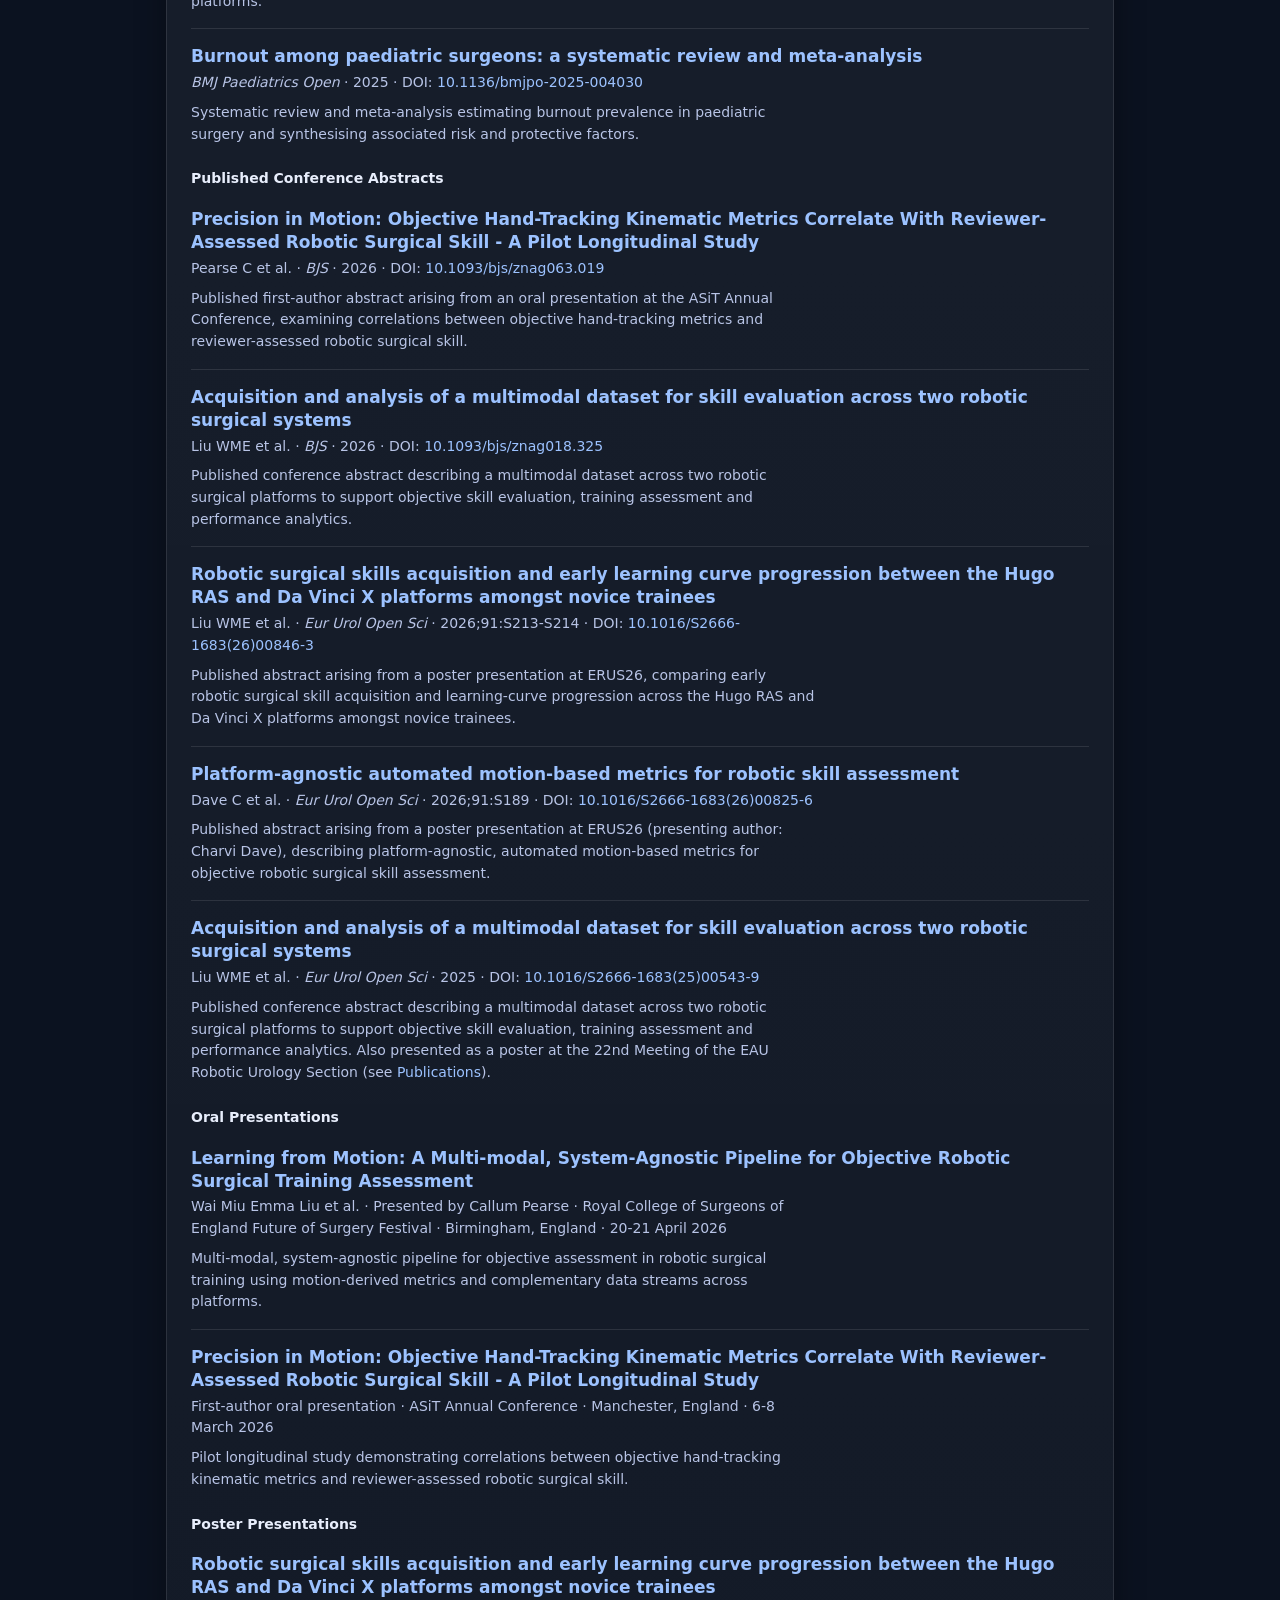
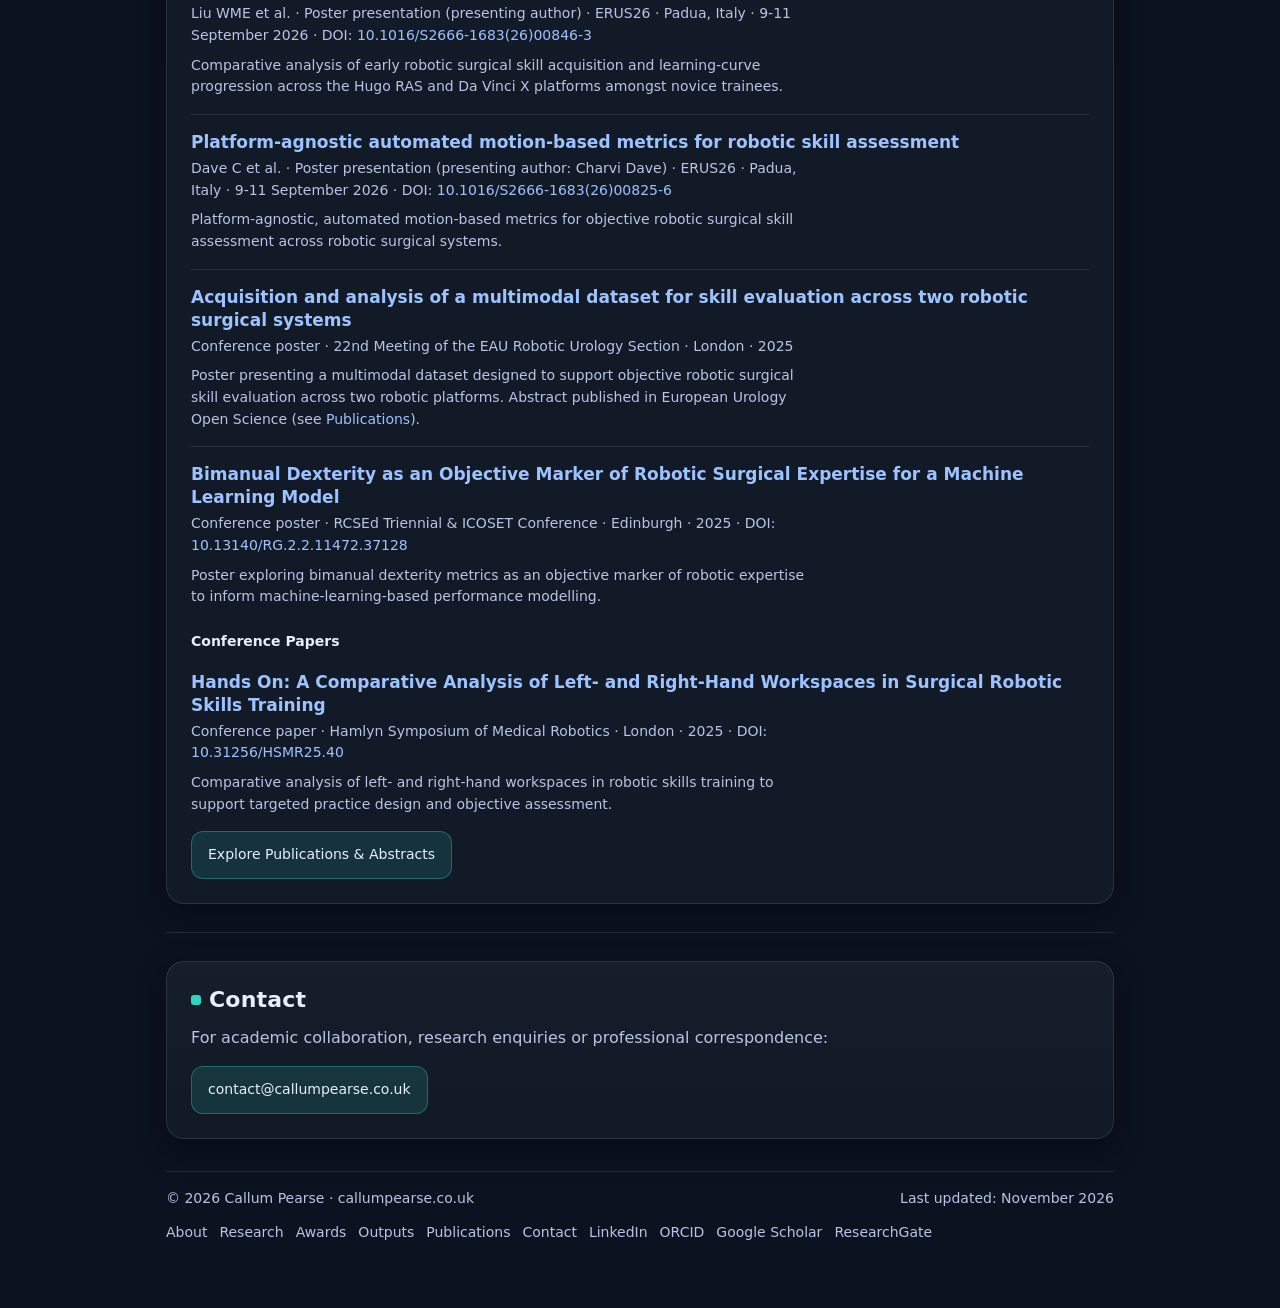
==== commit 715a1fe0: "Refine typography and spacing with shared type and spacing scales Co-Authored-By: Claude Sonnet 5.5 " ====
--- a/index.html
+++ b/index.html
@@ -1,10 +1,10 @@
 <!DOCTYPE html>
-<html lang="en">
+<html lang="en-GB">
 <head>
   <meta charset="UTF-8" />
   <meta name="viewport" content="width=device-width, initial-scale=1.0" />
 
-  <title>Callum Pearse | Final-Year Medical Student | King’s College London | Robotic Surgery Research</title>
+  <title>Callum Pearse - Robotic Surgery Research, King's College London</title>
 
   <!-- Edit this whenever page content is updated -->
   <script>
@@ -17,7 +17,7 @@
 
   <meta
     name="description"
-    content="Callum Pearse is a final-year medical student at King’s College London undertaking research in robotic surgery, surgical education, simulation-based training, objective performance assessment, and surgeon wellbeing."
+    content="Medical student at King's College London researching objective assessment of robotic surgical skill. Publications, presentations, awards and clinical experience"
   />
 
   <meta name="author" content="Callum Pearse">
@@ -29,8 +29,8 @@
 
   <!-- Open Graph -->
   <meta property="og:type" content="profile">
-  <meta property="og:title" content="Callum Pearse | Final-Year Medical Student &amp; Robotic Surgery Research">
-  <meta property="og:description" content="Research in robotic surgery, surgical education, simulation-based training, objective performance assessment, and surgeon wellbeing.">
+  <meta property="og:title" content="Callum Pearse - Robotic Surgery Research, King's College London">
+  <meta property="og:description" content="Medical student at King's College London researching objective assessment of robotic surgical skill. Publications, presentations, awards and clinical experience">
   <meta property="og:url" content="https://callumpearse.co.uk/">
   <meta property="og:image" content="https://callumpearse.co.uk/assets/og-card.png">
   <meta property="og:image:width" content="1200">
@@ -43,8 +43,8 @@
 
   <!-- Twitter / X -->
   <meta name="twitter:card" content="summary_large_image">
-  <meta name="twitter:title" content="Callum Pearse | Final-Year Medical Student &amp; Robotic Surgery Research">
-  <meta name="twitter:description" content="Research in robotic surgery, surgical education, simulation-based training, objective performance assessment, and surgeon wellbeing.">
+  <meta name="twitter:title" content="Callum Pearse - Robotic Surgery Research, King's College London">
+  <meta name="twitter:description" content="Medical student at King's College London researching objective assessment of robotic surgical skill. Publications, presentations, awards and clinical experience">
   <meta name="twitter:image" content="https://callumpearse.co.uk/assets/og-card.png">
   <meta name="twitter:image:alt" content="Callum Pearse, final-year medical student and surgical researcher">
 
@@ -67,29 +67,22 @@
       scroll-behavior:smooth;
     }
 
-    a:focus-visible,
-    summary:focus-visible{
-      outline:2px solid var(--link);
-      outline-offset:4px;
-      border-radius:4px;
-    }
-
     .wrap{
       max-width:var(--max);
       margin:0 auto;
-      padding:32px 18px 60px;
+      padding:var(--space-6) var(--space-4) var(--space-8);
     }
 
     header{
-      padding:28px 0 18px;
+      padding:var(--space-6) 0 var(--space-4);
     }
 
     .nav{
       display:flex;
       justify-content:space-between;
       align-items:center;
-      gap:20px;
-      margin-bottom:30px;
+      gap:var(--space-5);
+      margin-bottom:var(--space-6);
     }
 
     .nav-left img{
@@ -103,9 +96,9 @@
     .nav-right{
       display:flex;
       align-items:center;
-      gap:16px;
+      gap:var(--space-4);
       flex-wrap:wrap;
-      font-size:13px;
+      font-size:var(--fs-small);
     }
 
     .nav a{
@@ -128,7 +121,7 @@
       .nav{
         flex-direction:column;
         align-items:flex-start;
-        gap:14px;
+        gap:var(--space-3);
       }
 
       .nav-left img{
@@ -137,14 +130,14 @@
       }
 
       .nav-right{
-        gap:12px;
+        gap:var(--space-3);
       }
     }
 
     .hero{
       display:grid;
       grid-template-columns:1.2fr .8fr;
-      gap:18px;
+      gap:var(--space-5);
       align-items:stretch;
     }
 
@@ -156,28 +149,20 @@
 
     /* Award entries flow 2-up left-to-right instead of stacking, since the
        card is full-width (own row via grid-column:1/-1) with plenty of
-       room. Scoped to #awards specifically — .list is shared site-wide
+       room. Scoped to #awards specifically - .list is shared site-wide
        (Outputs items, publications.html) and stays a single-column stack
        everywhere else. An odd final entry just occupies the first column
        of its row on its own, which needs no extra CSS. */
     #awards .list{
       display:grid;
       grid-template-columns:repeat(2, 1fr);
-      gap:12px;
+      gap:var(--space-3);
     }
 
     @media (max-width:768px){
       #awards .list{
         grid-template-columns:1fr;
       }
-    }
-
-    h1{
-      margin:0 0 12px;
-      font-size:46px;
-      font-weight:800;
-      letter-spacing:-0.5px;
-      line-height:1.1;
     }
 
     /* Below ~400px the avatar+name flex row doesn't leave enough space for
@@ -190,35 +175,15 @@
       }
 
       .profile{
-        gap:14px;
-      }
-
-      h1{
-        font-size:30px;
-      }
-    }
-
-    h3{
-      line-height:1.35;
-    }
-
-    p{
-      margin:0 0 12px;
-    }
-
-    .muted{
-      color:var(--muted);
-    }
-
-    .small{
-      font-size:14px;
+        gap:var(--space-3);
+      }
     }
 
     .profile{
       display:flex;
-      gap:18px;
+      gap:var(--space-4);
       align-items:center;
-      margin-bottom:22px;
+      margin-bottom:var(--space-5);
     }
 
     .profile img{
@@ -232,23 +197,23 @@
     }
 
     .subtitle{
-      margin:0 0 12px;
+      margin:0 0 var(--space-3);
       color:var(--muted);
-      font-size:16px;
+      font-size:var(--fs-base);
     }
 
     .stats{
       display:grid;
       grid-template-columns:repeat(4,1fr);
-      gap:10px;
-      margin-top:26px;
-      padding-top:18px;
+      gap:var(--space-3);
+      margin-top:var(--space-5);
+      padding-top:var(--space-4);
       border-top:1px solid var(--border);
     }
 
     .stat{
       min-width:0;
-      padding:13px 10px;
+      padding:var(--space-3) var(--space-2);
       border:1px solid var(--border);
       border-radius:14px;
       background:var(--inset-bg);
@@ -258,7 +223,7 @@
     .stat-number{
       display:block;
       color:var(--accent);
-      font-size:34px;
+      font-size:var(--fs-h1);
       font-weight:800;
       line-height:1.1;
       letter-spacing:-0.5px;
@@ -266,17 +231,17 @@
 
     .stat-label{
       display:block;
-      margin-top:8px;
+      margin-top:var(--space-2);
       color:var(--muted);
-      font-size:12px;
-      line-height:1.35;
+      font-size:var(--fs-xs);
+      line-height:var(--lh-snug);
     }
 
     .count-bar{
       display:block;
       width:100%;
       height:2px;
-      margin-top:8px;
+      margin-top:var(--space-2);
       border-radius:2px;
       background:var(--accent);
     }
@@ -309,13 +274,13 @@
     .badges{
       display:flex;
       flex-wrap:wrap;
-      gap:10px;
-      margin-top:14px;
+      gap:var(--space-3);
+      margin-top:var(--space-4);
     }
 
     .badge{
-      font-size:13px;
-      padding:7px 10px;
+      font-size:var(--fs-small);
+      padding:var(--space-2) var(--space-3);
       border:1px solid var(--border);
       border-radius:999px;
       color:var(--muted);
@@ -325,8 +290,8 @@
     .grid{
       display:grid;
       grid-template-columns:repeat(5,1fr);
-      gap:18px;
-      margin-top:18px;
+      gap:var(--space-5);
+      margin-top:var(--space-5);
     }
 
     #about{
@@ -348,47 +313,51 @@
       }
     }
 
-    ul{
-      margin:10px 0 0;
-      padding-left:18px;
-    }
-
-    li{
-      margin:8px 0;
-    }
-
-    .list{
-      display:flex;
-      flex-direction:column;
-      gap:12px;
-      margin-top:10px;
-    }
-
     .item strong{
       display:block;
-      margin-bottom:4px;
-    }
-
-    .meta{
-      font-size:13px;
+      margin-bottom:var(--space-1);
+    }
+
+    /* Titles in the Research Outputs list sit on the entry-title step */
+    #outputs .item strong{
+      font-size:var(--fs-h3);
+      line-height:var(--lh-snug);
+    }
+
+    /* Category headings inside Research Outputs (static list and live ORCID list) */
+    #outputs h3{
+      margin:var(--space-5) 0 var(--space-2);
+    }
+
+    #outputs-live > h3:first-child,
+    #outputs-fallback > h3:first-child{
+      margin-top:var(--space-3);
+    }
+
+    #outputs h2 + p{
+      margin:var(--space-1) 0 var(--space-4);
+    }
+
+    aside ul + p{
+      margin-top:var(--space-3);
+    }
+
+    .summary{
+      margin:0;
+      max-width:var(--measure);
       color:var(--muted);
-    }
-
-    .summary{
-      margin-top:8px;
-      color:var(--muted);
-      font-size:14px;
+      font-size:var(--fs-small);
     }
 
     .scholar-metrics{
       display:grid;
       grid-template-columns:repeat(3,1fr);
-      gap:10px;
-      margin-top:12px;
+      gap:var(--space-3);
+      margin-top:var(--space-3);
     }
 
     .scholar-metric{
-      padding:12px 8px;
+      padding:var(--space-3) var(--space-2);
       border:1px solid var(--border);
       border-radius:12px;
       background:var(--inset-bg);
@@ -398,7 +367,7 @@
     .scholar-metric strong{
       display:block;
       color:var(--accent);
-      font-size:30px;
+      font-size:var(--fs-h2);
       font-weight:800;
       line-height:1.1;
       letter-spacing:-0.5px;
@@ -406,47 +375,7 @@
 
     .scholar-metric span{
       color:var(--muted);
-      font-size:12px;
-    }
-
-    .btnrow{
-      display:flex;
-      flex-wrap:wrap;
-      gap:10px;
-      margin-top:12px;
-    }
-
-    footer{
-      margin-top:28px;
-      padding-top:18px;
-      border-top:1px solid var(--border);
-      color:var(--muted);
-      font-size:13px;
-    }
-
-    .footer-meta{
-      display:flex;
-      justify-content:space-between;
-      align-items:center;
-      gap:12px;
-      flex-wrap:wrap;
-    }
-
-    .footerlinks{
-      display:flex;
-      flex-wrap:wrap;
-      gap:12px;
-      margin-top:10px;
-      font-size:13px;
-    }
-
-    .footerlinks a{
-      color:var(--muted);
-    }
-
-    .footerlinks a:hover{
-      color:var(--text);
-      text-decoration:none;
+      font-size:var(--fs-xs);
     }
 
     @media (prefers-reduced-motion:reduce){
@@ -478,9 +407,9 @@
     "@type":"ProfilePage",
     "@id":"https://callumpearse.co.uk/#profile-page",
     "url":"https://callumpearse.co.uk/",
-    "name":"Callum Pearse | Final-Year Medical Student and Robotic Surgery Researcher",
+    "name":"Callum Pearse - Robotic Surgery Research, King's College London",
     "description":"Academic profile of Callum Pearse, a final-year medical student at King’s College London undertaking research in robotic surgery, surgical education, simulation-based training and objective performance assessment.",
-    "dateModified":"2026-08-01",
+    "dateModified":"2026-11-17",
     "isPartOf":{
       "@id":"https://callumpearse.co.uk/#website"
     },
@@ -505,8 +434,8 @@
     "jobTitle":"Final-Year Medical Student",
     "affiliation":{
       "@type":"CollegeOrUniversity",
-      "name":"King’s College London",
-      "url":"https://www.kcl.ac.uk/"
+      "name":"King's College London",
+      "url":"https://www.kcl.ac.uk"
     },
     "award":[
       "Dean’s Commendation for AKC, 2021-22",
@@ -523,6 +452,7 @@
       "Simulation-based training",
       "Technical skill acquisition",
       "Objective performance assessment",
+      "Surgical skill assessment",
       "Motion-derived performance analytics",
       "Machine learning in surgical assessment",
       "Surgeon wellbeing",
@@ -759,6 +689,8 @@
 </head>
 
 <body>
+<a class="skip-link" href="#main">Skip to main content</a>
+
 <div class="wrap">
 
 <header>
@@ -780,7 +712,7 @@
         type="button"
         id="theme-toggle"
         class="theme-toggle"
-        aria-label="Switch to light theme"
+        aria-label="Light theme"
         aria-pressed="false"
       >
         <svg class="icon-moon" viewBox="0 0 24 24" fill="none" stroke="currentColor" stroke-width="2" stroke-linecap="round" stroke-linejoin="round" aria-hidden="true">
@@ -875,7 +807,7 @@
         <li>Confirmed elective: Trauma and Orthopaedic Surgery, Royal Melbourne Hospital, January to February 2027</li>
       </ul>
 
-      <p class="small muted" style="margin-top:12px;">
+      <p class="small muted">
         Citation metrics updated November 2026. Figures may differ slightly from the live Google Scholar profile.
       </p>
 
@@ -912,7 +844,7 @@
   </div>
 </header>
 
-<main class="grid">
+<main class="grid" id="main" tabindex="-1">
   <section id="about" class="card">
     <h2>About</h2>
 
@@ -1014,7 +946,7 @@
   <section id="outputs" class="card" style="grid-column:1 / -1;">
     <h2>Research Outputs</h2>
 
-    <p class="small muted" style="margin:4px 0 14px;">
+    <p class="small muted">
       Live from <a href="https://orcid.org/0009-0000-7396-7595" target="_blank" rel="noopener">ORCID</a> ·
       this list syncs automatically on page load; a recent snapshot is shown if the live feed is unavailable.
     </p>
@@ -1022,7 +954,7 @@
     <div id="outputs-live" hidden></div>
 
     <div id="outputs-fallback">
-    <h3 class="small" style="margin:14px 0 6px;">Journal Articles</h3>
+    <h3 class="small">Journal Articles</h3>
 
     <div class="list">
       <div class="item">
@@ -1062,7 +994,7 @@
       </div>
     </div>
 
-    <h3 class="small" style="margin:18px 0 6px;">Published Conference Abstracts</h3>
+    <h3 class="small">Published Conference Abstracts</h3>
 
     <div class="list">
       <div class="item">
@@ -1158,7 +1090,7 @@
       </div>
     </div>
 
-    <h3 class="small" style="margin:18px 0 6px;">Oral Presentations</h3>
+    <h3 class="small">Oral Presentations</h3>
 
     <div class="list">
       <div class="item">
@@ -1197,7 +1129,7 @@
       </div>
     </div>
 
-    <h3 class="small" style="margin:18px 0 6px;">Poster Presentations</h3>
+    <h3 class="small">Poster Presentations</h3>
 
     <div class="list">
       <div class="item">
@@ -1275,7 +1207,7 @@
       </div>
     </div>
 
-    <h3 class="small" style="margin:18px 0 6px;">Conference Papers</h3>
+    <h3 class="small">Conference Papers</h3>
 
     <div class="list">
       <div class="item">
@@ -1299,7 +1231,7 @@
 
     </div>
 
-    <div class="btnrow" style="margin-top:16px;">
+    <div class="btnrow">
       <a class="btn" href="/publications.html">Explore Publications &amp; Abstracts</a>
     </div>
   </section>
@@ -1504,8 +1436,6 @@
         `;
       };
 
-      let isFirstCategory = true;
-
       liveEl.innerHTML = CATEGORY_ORDER
         .map((category) => {
           const categoryWorks = works
@@ -1514,11 +1444,8 @@
 
           if (categoryWorks.length === 0) return "";
 
-          const headingMargin = isFirstCategory ? "14px 0 6px" : "18px 0 6px";
-          isFirstCategory = false;
-
           return `
-            <h3 class="small" style="margin:${headingMargin};">${escapeHtml(category)}</h3>
+            <h3 class="small">${escapeHtml(category)}</h3>
             <div class="list">
               ${categoryWorks.map(renderItem).join("")}
             </div>
@@ -1534,5 +1461,7 @@
   })();
 </script>
 
+<script data-goatcounter="https://callumpearse.goatcounter.com/count" async src="https://gc.zgo.at/count.js"></script>
+
 </body>
 </html>
--- a/assets/theme.css
+++ b/assets/theme.css
@@ -16,6 +16,33 @@
   --avatar-bg:rgba(0,0,0,.2);
   --accent:#2dd4bf;
   --accent-rgb:45,212,191;
+
+  /* Type scale (rem, so it follows the reader's browser font size) */
+  --fs-xs:.75rem;      /* 12px  stat labels */
+  --fs-small:.875rem;  /* 14px  meta lines, notes, nav, footer */
+  --fs-base:1rem;      /* 16px  body text */
+  --fs-h3:1.0625rem;   /* 17px  entry titles */
+  --fs-h2:1.375rem;    /* 22px  section headings */
+  --fs-h1:2rem;        /* 32px  page headings */
+  --fs-hero:2.75rem;   /* 44px  name in the hero */
+  --fs-hero-sm:1.875rem;
+
+  --lh-body:1.55;
+  --lh-snug:1.35;
+  --lh-heading:1.25;
+
+  /* Longest comfortable line for running text */
+  --measure:70ch;
+
+  /* Vertical spacing scale */
+  --space-1:.25rem;    /*  4px */
+  --space-2:.5rem;     /*  8px */
+  --space-3:.75rem;    /* 12px */
+  --space-4:1rem;      /* 16px */
+  --space-5:1.5rem;    /* 24px  between sections, card padding */
+  --space-6:2rem;      /* 32px */
+  --space-7:3rem;      /* 48px */
+  --space-8:4rem;      /* 64px */
 }
 
 /* Dark is the default for every new visitor; light only applies once explicitly chosen and stored */
@@ -43,7 +70,8 @@
     radial-gradient(800px 420px at 50% 0%, rgba(var(--accent-rgb),.10), transparent 60%),
     var(--bg);
   color:var(--text);
-  line-height:1.6;
+  font-size:var(--fs-base);
+  line-height:var(--lh-body);
 }
 
 a{
@@ -73,9 +101,10 @@
 h2{
   display:flex;
   align-items:center;
-  gap:8px;
-  margin:0 0 10px;
-  font-size:18px;
+  gap:var(--space-2);
+  margin:0 0 var(--space-3);
+  font-size:var(--fs-h2);
+  line-height:var(--lh-heading);
   letter-spacing:0.2px;
 }
 
@@ -93,10 +122,35 @@
   border:1px solid var(--border);
   border-radius:var(--radius);
   box-shadow:var(--shadow);
-  padding:22px;
-}
-
+  padding:var(--space-5);
+}
+
+/* Entries in content lists are separated by a thin rule, not boxed.
+   The Awards cards keep their original boxed treatment (see #awards .item). */
 .item{
+  padding:var(--space-4) 0;
+}
+
+.item + .item{
+  border-top:1px solid var(--border);
+}
+
+.list > .item:first-child{
+  padding-top:var(--space-2);
+}
+
+.list > .item:last-child{
+  padding-bottom:0;
+}
+
+.item > :last-child{
+  margin-bottom:0;
+}
+
+#awards .item,
+#awards .item + .item,
+#awards .list > .item:first-child,
+#awards .list > .item:last-child{
   padding:14px;
   border:1px solid var(--border);
   border-radius:14px;
@@ -106,12 +160,12 @@
 .btn{
   display:inline-flex;
   align-items:center;
-  padding:12px 14px;
+  padding:var(--space-3) var(--space-4);
   border:1px solid rgba(var(--accent-rgb),.35);
   border-radius:12px;
   background:rgba(var(--accent-rgb),.14);
   color:var(--text);
-  font-size:14px;
+  font-size:var(--fs-small);
   text-decoration:none;
 }
 
@@ -120,6 +174,18 @@
   text-decoration:none;
 }
 
+/* <button class="btn"> (e.g. Copy citation) matches the <a class="btn"> links */
+button.btn{
+  margin:0;
+  font-family:inherit;
+  line-height:inherit;
+  cursor:pointer;
+}
+
+button.btn:hover{
+  color:var(--accent);
+}
+
 @media (prefers-reduced-motion: no-preference){
   .btn{
     transition:transform 120ms ease-out;
@@ -129,11 +195,11 @@
     transform:scale(0.97);
   }
 
-  .item{
+  #awards .item{
     transition:transform 180ms ease-out, box-shadow 180ms ease-out;
   }
 
-  .item:hover{
+  #awards .item:hover{
     transform:translateY(-2px);
     box-shadow:var(--shadow-hover);
   }
@@ -142,8 +208,118 @@
 .divider{
   grid-column:1 / -1;
   height:1px;
-  margin:4px 0;
+  margin:var(--space-1) 0;
   background:var(--border);
+}
+
+/* ---------------------------------------------------------------------
+   Typography and spacing (shared by every page)
+   --------------------------------------------------------------------- */
+
+h1{
+  margin:0 0 var(--space-3);
+  font-size:var(--fs-h1);
+  letter-spacing:-0.4px;
+  line-height:var(--lh-heading);
+}
+
+/* Name in the hero */
+.profile h1{
+  font-size:var(--fs-hero);
+  font-weight:800;
+  letter-spacing:-0.5px;
+  line-height:1.1;
+}
+
+@media (max-width:400px){
+  .profile h1{
+    font-size:var(--fs-hero-sm);
+  }
+}
+
+h3{
+  font-size:var(--fs-h3);
+  line-height:var(--lh-snug);
+}
+
+.item h3{
+  margin:0 0 var(--space-2);
+}
+
+p{
+  margin:0 0 var(--space-3);
+  max-width:var(--measure);
+}
+
+.muted{
+  color:var(--muted);
+}
+
+.small{
+  font-size:var(--fs-small);
+}
+
+ul{
+  margin:var(--space-3) 0 0;
+  padding-left:var(--space-5);
+}
+
+li{
+  margin:var(--space-2) 0;
+  max-width:var(--measure);
+}
+
+.meta{
+  margin:0 0 var(--space-2);
+  max-width:var(--measure);
+  font-size:var(--fs-small);
+  color:var(--muted);
+}
+
+.btnrow{
+  display:flex;
+  flex-wrap:wrap;
+  gap:var(--space-3);
+  margin-top:var(--space-4);
+}
+
+.list{
+  display:flex;
+  flex-direction:column;
+  margin-top:var(--space-3);
+}
+
+footer{
+  margin-top:var(--space-6);
+  padding-top:var(--space-4);
+  border-top:1px solid var(--border);
+  color:var(--muted);
+  font-size:var(--fs-small);
+}
+
+.footer-meta{
+  display:flex;
+  justify-content:space-between;
+  align-items:center;
+  gap:var(--space-3);
+  flex-wrap:wrap;
+}
+
+.footerlinks{
+  display:flex;
+  flex-wrap:wrap;
+  gap:var(--space-3);
+  margin-top:var(--space-3);
+  font-size:var(--fs-small);
+}
+
+.footerlinks a{
+  color:var(--muted);
+}
+
+.footerlinks a:hover{
+  color:var(--text);
+  text-decoration:none;
 }
 
 .theme-toggle{
@@ -194,3 +370,177 @@
     box-shadow:var(--shadow-hover);
   }
 }
+
+/* ---------------------------------------------------------------------
+   Accessibility
+   --------------------------------------------------------------------- */
+
+/* Visually hidden, still read by screen readers (e.g. the copy-status live region) */
+.sr-only{
+  position:absolute;
+  width:1px;
+  height:1px;
+  margin:-1px;
+  padding:0;
+  overflow:hidden;
+  clip:rect(0,0,0,0);
+  white-space:nowrap;
+  border:0;
+}
+
+/* "Skip to main content": first focusable element, hidden until focused */
+.skip-link{
+  position:absolute;
+  top:12px;
+  left:12px;
+  z-index:1000;
+  padding:var(--space-3) var(--space-4);
+  border:2px solid var(--accent);
+  border-radius:10px;
+  background:var(--bg);
+  color:var(--text);
+  font-size:var(--fs-small);
+  text-decoration:none;
+  transform:translateY(-200%);
+}
+
+.skip-link:focus,
+.skip-link:focus-visible{
+  transform:none;
+}
+
+/* The skip link moves focus to <main id="main" tabindex="-1">; it is not an
+   interactive control, so it does not need a ring of its own. */
+main:focus{
+  outline:none;
+}
+
+/* One visible focus ring for every interactive control. --link has at least
+   3:1 contrast against the page and card backgrounds in both themes. */
+a:focus-visible,
+button:focus-visible,
+summary:focus-visible{
+  outline:2px solid var(--link);
+  outline-offset:4px;
+}
+
+a:focus-visible:not(.btn),
+summary:focus-visible{
+  border-radius:4px;
+}
+
+@media (prefers-reduced-motion: reduce){
+  *,
+  *::before,
+  *::after{
+    animation:none !important;
+    transition:none !important;
+    scroll-behavior:auto !important;
+  }
+}
+
+/* ---------------------------------------------------------------------
+   Print: clean white page, black text, in either theme. Screen styles
+   are untouched. Closed <details> are opened by theme.js on beforeprint.
+   --------------------------------------------------------------------- */
+
+@media print{
+  :root,
+  :root[data-theme="light"],
+  :root[data-theme="dark"]{
+    --bg:#fff;
+    --text:#000;
+    --muted:#000;
+    --link:#000;
+    --border:#999;
+    --shadow:none;
+    --shadow-hover:none;
+    --card-bg:none;
+    --inset-bg:none;
+    --avatar-bg:none;
+    --accent:#000;
+    --accent-rgb:0,0,0;
+  }
+
+  body{
+    background:#fff !important;
+    color:#000;
+  }
+
+  body .wrap{
+    max-width:none;
+    padding:0;
+  }
+
+  /* Navigation, controls and decoration */
+  nav,
+  .nav,
+  .theme-toggle,
+  .skip-link,
+  button,
+  .btn:not([href^="mailto:"]),
+  .count-bar,
+  .divider,
+  .footerlinks{
+    display:none !important;
+  }
+
+  /* The contact address is the button's text, so keep it as plain text */
+  .btn{
+    padding:0;
+    border:0;
+    background:none;
+  }
+
+  h2::before{
+    display:none;
+  }
+
+  .card{
+    padding:0;
+    border:0;
+    border-radius:0;
+    background:none;
+    box-shadow:none;
+  }
+
+  .item{
+    background:none;
+    box-shadow:none;
+    transform:none;
+  }
+
+  /* Links: underlined, with the URL after external ones (not in-page anchors,
+     navigation or mailto links) */
+  a{
+    color:#000;
+    text-decoration:underline;
+  }
+
+  a[href^="http"]::after{
+    content:" (" attr(href) ")";
+    font-size:.85em;
+    overflow-wrap:anywhere;
+    word-break:break-all;
+  }
+
+  /* Keep entries and headings together */
+  h1,
+  h2,
+  h3{
+    break-after:avoid;
+    page-break-after:avoid;
+    break-inside:avoid;
+    page-break-inside:avoid;
+  }
+
+  .item,
+  article,
+  .stat,
+  .scholar-metric,
+  .note,
+  li{
+    break-inside:avoid;
+    page-break-inside:avoid;
+  }
+}
